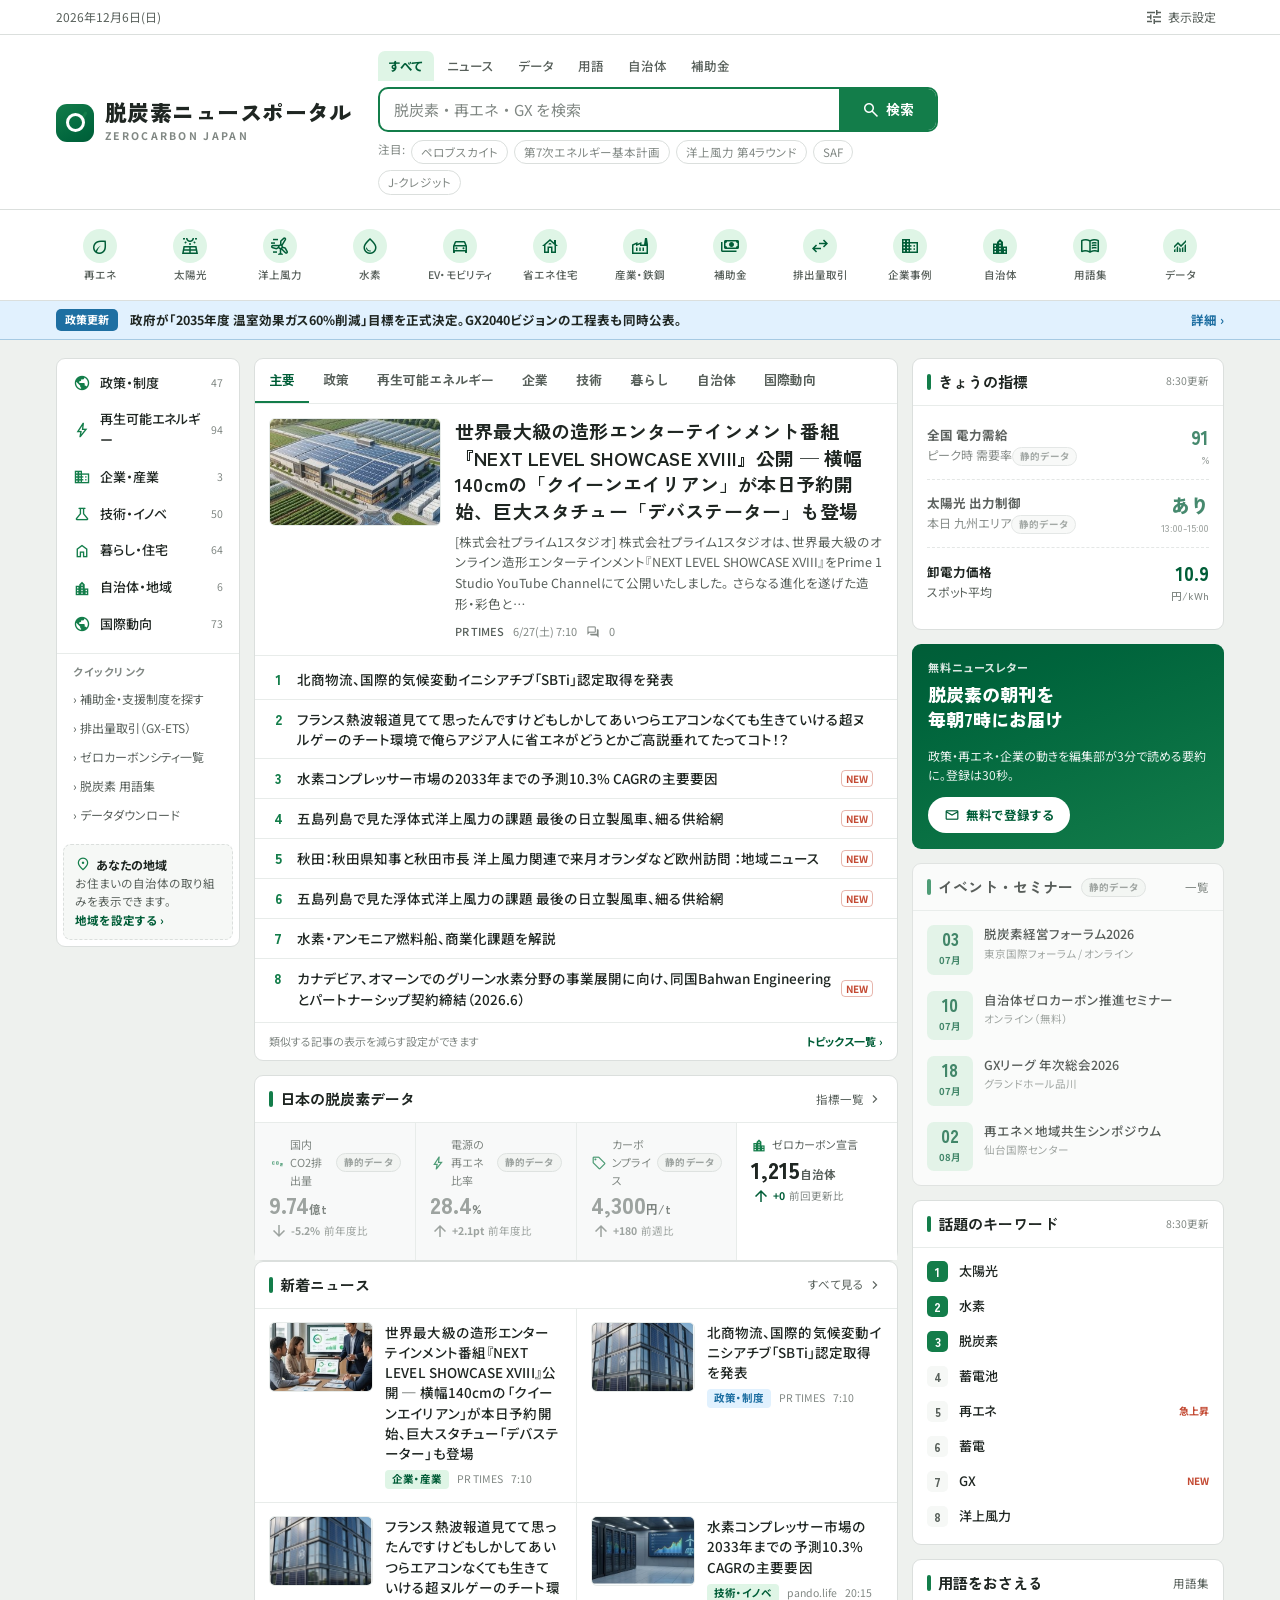
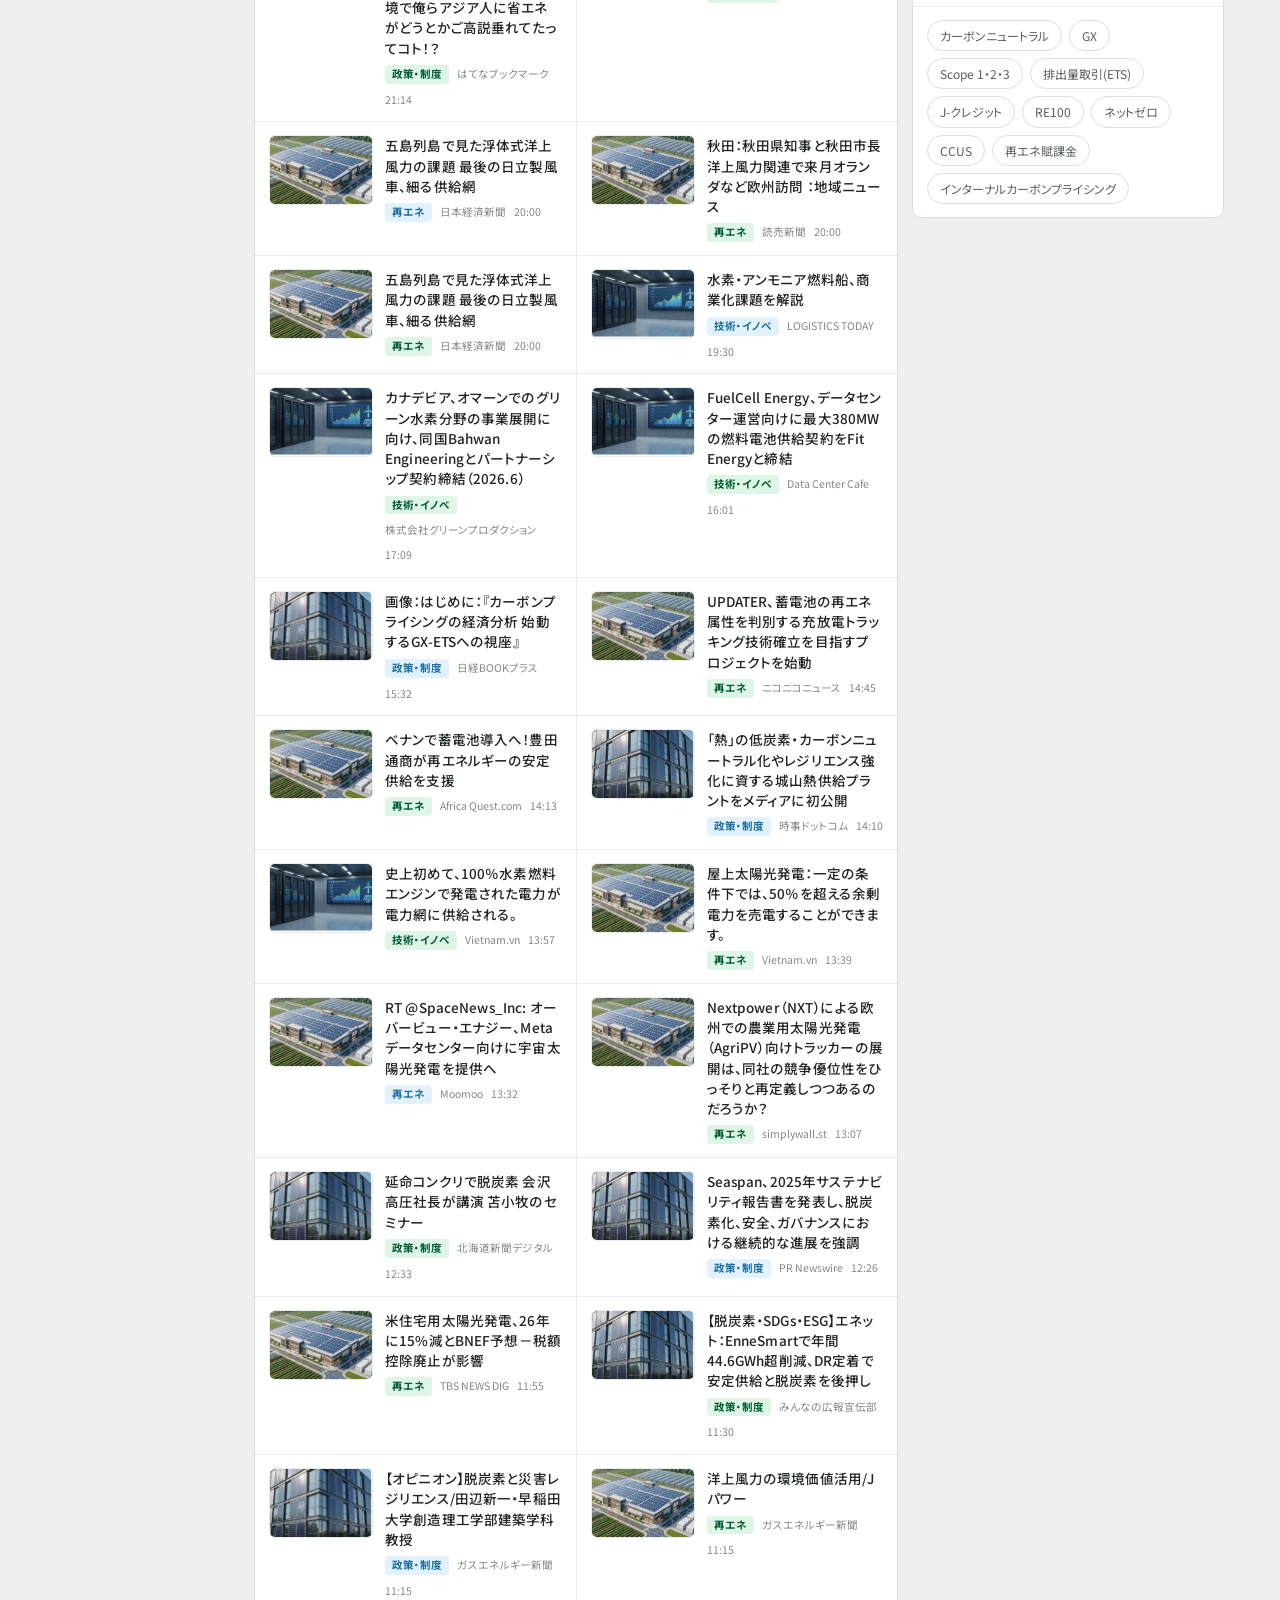
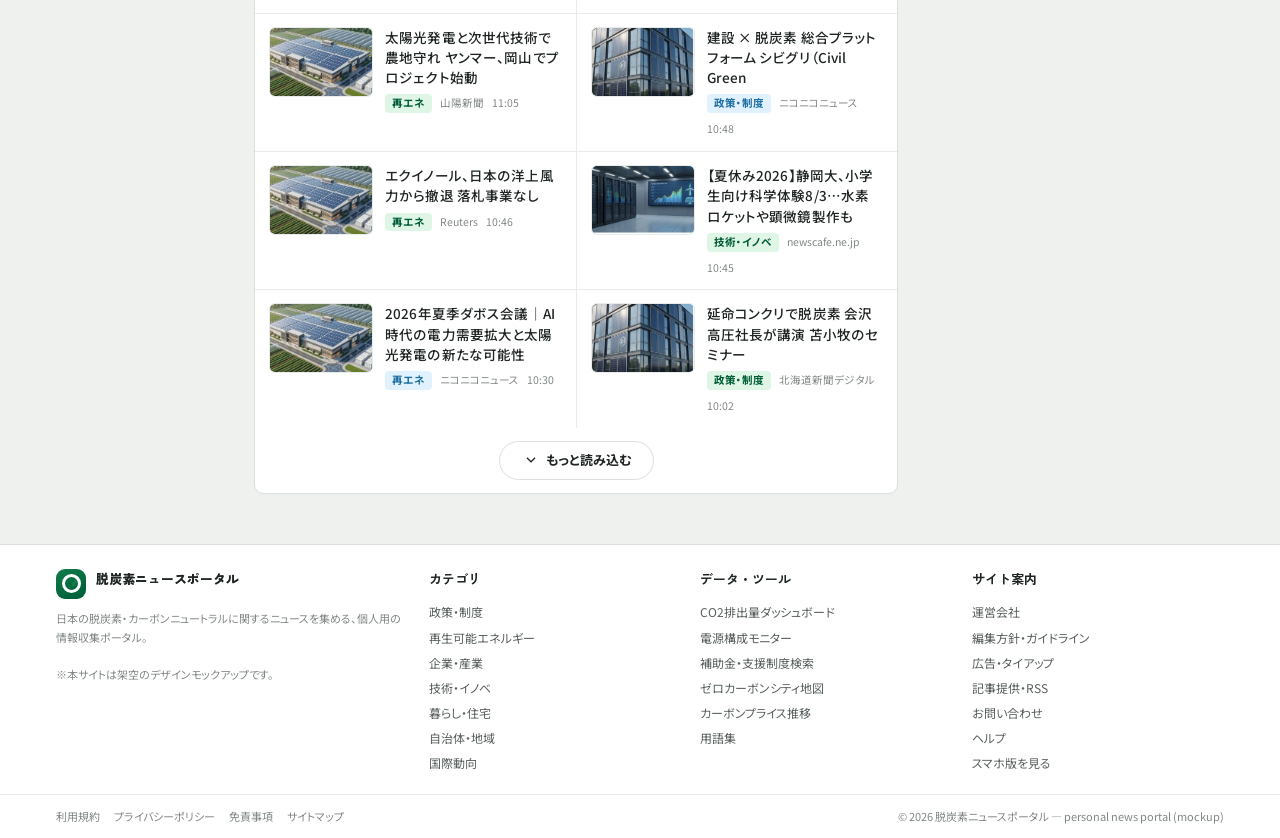
==== site/index.html @ 609be936 "新デザインに合わせてブランド名・ヘッダー・設定パネル・サムネイルを更新 - ブランド名を「脱炭素ナビ」から「脱炭素ニュースポータル」に統一(全ページ・footer・title) - マストヘッドの「本" ====
<!DOCTYPE html>
<html lang="ja">
<head>
<meta charset="UTF-8">
<meta name="viewport" content="width=device-width, initial-scale=1.0">
<title>脱炭素ニュースポータル</title>
<meta name="description" content="日本の脱炭素・カーボンニュートラルに関するニュースとデータを集約する情報ポータル。政策・再エネ・企業・自治体の動きを横断的にお届けします。">
<link rel="preconnect" href="https://fonts.googleapis.com">
<link rel="preconnect" href="https://fonts.gstatic.com" crossorigin>
<link href="https://fonts.googleapis.com/css2?family=Noto+Sans+JP:wght@400;500;700&family=Zen+Kaku+Gothic+New:wght@500;700;900&family=Shippori+Mincho:wght@500;700;800&display=swap" rel="stylesheet">
<link href="https://fonts.googleapis.com/css2?family=Material+Symbols+Outlined:opsz,wght,FILL,GRAD@20,400,0,0&display=swap" rel="stylesheet">
<link rel="icon" href="assets/favicon.svg" type="image/svg+xml">
<link rel="stylesheet" href="assets/css/base.css">
<link rel="stylesheet" href="assets/css/portal.css">
</head>
<body>
<a class="skip-link" href="#main">本文へスキップ</a>

<div data-include="partials/utility.html"></div>
<div data-include="partials/masthead.html"></div>
<div data-include="partials/shortcuts.html"></div>
<div data-include="partials/ribbon.html"></div>

<main class="main" id="main">
  <div class="wrap">

    <!-- LEFT NAV -->
    <aside class="nav-col">
      <div class="card">
        <div class="nav-list" id="navList"></div>
        <div class="nav-sub">
          <div class="lbl">クイックリンク</div>
          <a href="index.html?cat=policy">› 補助金・支援制度を探す</a>
          <a href="dashboard.html#carbon-price">› 排出量取引（GX-ETS）</a>
          <a href="dashboard.html#zero-carbon">› ゼロカーボンシティ一覧</a>
          <a href="#glossary">› 脱炭素 用語集</a>
          <a href="dashboard.html">› データダウンロード</a>
        </div>
        <div class="pref">
          <b><span class="material-symbols-outlined" style="font-size:16px;color:var(--brand)">place</span>あなたの地域</b>
          お住まいの自治体の取り組みを表示できます。<br>
          <a href="#">地域を設定する ›</a>
        </div>
      </div>
    </aside>

    <!-- CENTER -->
    <section class="center-col">
      <!-- topics -->
      <div class="card">
        <div class="topics-tabs" id="topicTabs"></div>
        <div class="topic-lead" id="topicLead"></div>
        <ul class="headlines" id="headlines"></ul>
        <div class="topics-foot">
          <span>類似する記事の表示を減らす設定ができます</span>
          <a href="#">トピックス一覧 ›</a>
        </div>
      </div>

      <!-- KPI strip -->
      <div class="card">
        <div class="card-h"><h2><span class="bar"></span>日本の脱炭素データ</h2><a href="dashboard.html" class="all">指標一覧&nbsp;<span class="material-symbols-outlined" style="font-size:16px">chevron_right</span></a></div>
        <div class="kpis" id="kpiStrip"></div>
      </div>

      <!-- filter indicator -->
      <div class="filter-chip" id="filterChip">
        <span class="material-symbols-outlined" style="font-size:16px">filter_alt</span>
        <span class="fc-label"></span>
        <button type="button"><span class="material-symbols-outlined" style="font-size:16px">close</span>解除</button>
      </div>

      <!-- feed -->
      <div class="card">
        <div class="card-h"><h2><span class="bar"></span>新着ニュース</h2><a href="#" class="all">すべて見る&nbsp;<span class="material-symbols-outlined" style="font-size:16px">chevron_right</span></a></div>
        <div class="feed" id="feed"></div>
        <div class="feed-more"><button type="button" id="feedMoreBtn"><span class="material-symbols-outlined" style="font-size:18px">expand_more</span>もっと読み込む</button></div>
      </div>
    </section>

    <!-- RIGHT RAIL -->
    <aside class="rail-col" data-include="partials/rail.html"></aside>

  </div>
</main>

<div data-include="partials/footer.html"></div>

<script src="assets/js/data.js"></script>
<script src="assets/js/include.js"></script>
<script src="assets/js/settings.js"></script>
<script src="assets/js/chrome.js"></script>
<script src="assets/js/portal.js"></script>
</body>
</html>
---- site/assets/css/base.css ----
/* ============================================================
   脱炭素ニュースポータル — shared design system
   Tokens + components reused by every page (index/mobile/article/dashboard).
   Page-specific grid scaffolding lives in each page's own stylesheet.
   ============================================================ */

:root{
  --bg:#eef1ee;
  --surface:#ffffff;
  --surface-2:#f6f8f6;
  --ink:oklch(0.26 0.012 160);
  --ink-2:oklch(0.48 0.012 160);
  --ink-3:oklch(0.62 0.01 160);
  --line:oklch(0.9 0.006 160);
  --line-2:oklch(0.94 0.005 160);
  --brand:oklch(0.52 0.12 156);
  --brand-deep:oklch(0.42 0.10 158);
  --brand-tint:oklch(0.95 0.03 156);
  --accent:oklch(0.52 0.11 242);
  --accent-tint:oklch(0.95 0.025 242);
  --hot:oklch(0.57 0.16 33);
  --visited:oklch(0.45 0.07 300);
  --fs:14px;
  --gap:14px;
  --pad:14px;
  --radius:9px;
  --maxw:1200px;
  --head:"Zen Kaku Gothic New", "Noto Sans JP", sans-serif;
  --body:"Noto Sans JP", sans-serif;
}
[data-dark="true"]{
  --bg:oklch(0.20 0.012 160);
  --surface:oklch(0.25 0.012 160);
  --surface-2:oklch(0.28 0.012 160);
  --ink:oklch(0.94 0.006 160);
  --ink-2:oklch(0.74 0.01 160);
  --ink-3:oklch(0.6 0.01 160);
  --line:oklch(0.36 0.012 160);
  --line-2:oklch(0.32 0.012 160);
  --brand:oklch(0.72 0.13 156);
  --brand-deep:oklch(0.66 0.12 158);
  --brand-tint:oklch(0.32 0.04 156);
  --accent:oklch(0.70 0.11 242);
  --accent-tint:oklch(0.32 0.035 242);
  --hot:oklch(0.70 0.15 33);
  --visited:oklch(0.72 0.08 300);
}
*{box-sizing:border-box;}
html,body{margin:0;padding:0;}
body{
  background:var(--bg);
  color:var(--ink);
  font-family:var(--body);
  font-size:var(--fs);
  line-height:1.6;
  -webkit-font-smoothing:antialiased;
  font-feature-settings:"palt" 1;
}
a{color:inherit;text-decoration:none;}
.material-symbols-outlined{font-size:20px;line-height:1;vertical-align:middle;}
.wrap{max-width:var(--maxw);margin:0 auto;padding:0 16px;}
button{font:inherit;}

/* ---------- skip link ---------- */
.skip-link{position:absolute;left:-9999px;top:0;background:var(--brand);color:#fff;padding:8px 14px;border-radius:0 0 8px 0;z-index:10000;}
.skip-link:focus{left:0;}

/* ---------- utility bar ---------- */
.util{background:var(--surface);border-bottom:1px solid var(--line);font-size:12px;color:var(--ink-2);}
.util .wrap{display:flex;align-items:center;justify-content:space-between;height:34px;gap:14px;}
.util-l{display:flex;align-items:center;gap:14px;min-width:0;}
.util-r{display:flex;align-items:center;gap:4px;flex:none;position:relative;}
.util a,.util button.util-btn{display:inline-flex;align-items:center;gap:4px;padding:4px 8px;border-radius:6px;border:none;background:none;color:var(--ink-2);cursor:pointer;font-size:12px;font-family:var(--body);}
.util a:hover,.util button.util-btn:hover{background:var(--surface-2);color:var(--ink);}
.util .login{color:var(--brand-deep);font-weight:700;}
.util .reg{border:1px solid var(--line);}
.live-pill{display:inline-flex;align-items:center;gap:6px;background:var(--brand-tint);color:var(--brand-deep);font-weight:700;padding:3px 10px;border-radius:999px;flex:none;}
.live-dot{width:7px;height:7px;border-radius:50%;background:var(--brand);box-shadow:0 0 0 0 var(--brand);animation:pulse 2.2s infinite;}
@keyframes pulse{0%{box-shadow:0 0 0 0 color-mix(in oklch,var(--brand),transparent 40%);}70%{box-shadow:0 0 0 6px transparent;}100%{box-shadow:0 0 0 0 transparent;}}

/* ---------- masthead ---------- */
.masthead{background:var(--surface);border-bottom:1px solid var(--line);}
.masthead .wrap{display:grid;grid-template-columns:auto 1fr auto;align-items:center;gap:26px;padding-top:16px;padding-bottom:14px;}
.brand{display:flex;align-items:center;gap:11px;}
.brand-mark{width:38px;height:38px;border-radius:11px;background:linear-gradient(150deg,var(--brand),var(--brand-deep));display:flex;align-items:center;justify-content:center;color:#fff;position:relative;flex:none;}
.brand-mark::after{content:"";position:absolute;width:13px;height:13px;border-radius:50%;border:3px solid #fff;}
.brand-mark::before{content:"";position:absolute;width:3px;height:11px;background:var(--brand);right:9px;top:7px;border-radius:2px;transform:rotate(32deg);}
.brand-txt b{font-family:var(--head);font-weight:900;font-size:22px;letter-spacing:.02em;display:block;line-height:1.05;color:var(--ink);}
.brand-txt span{font-size:10.5px;letter-spacing:.22em;color:var(--ink-3);font-weight:700;}

.searchbox{max-width:560px;width:100%;}
.search-tabs{display:flex;gap:2px;margin-bottom:6px;}
.search-tabs button{font-family:var(--body);font-size:12.5px;color:var(--ink-2);background:none;border:none;padding:5px 11px;border-radius:7px 7px 0 0;cursor:pointer;font-weight:500;}
.search-tabs button.on{color:var(--brand-deep);font-weight:700;background:var(--brand-tint);}
.search-tabs button:hover{color:var(--ink);}
.search-field{display:flex;border:2px solid var(--brand);border-radius:10px;overflow:hidden;background:var(--surface);}
.search-field input{flex:1;border:none;outline:none;background:none;color:var(--ink);font-family:var(--body);font-size:15px;padding:10px 14px;min-width:0;}
.search-field input::placeholder{color:var(--ink-3);}
.search-field button{border:none;background:var(--brand);color:#fff;font-family:var(--head);font-weight:700;font-size:14px;padding:0 22px;cursor:pointer;display:flex;align-items:center;gap:5px;}
.search-field button:hover{background:var(--brand-deep);}
.search-sugg{display:flex;flex-wrap:wrap;gap:6px;margin-top:8px;font-size:11.5px;color:var(--ink-3);}
.search-sugg a{padding:2px 9px;border:1px solid var(--line);border-radius:999px;}
.search-sugg a:hover{border-color:var(--brand);color:var(--brand-deep);}

.mini-gauge{width:210px;background:var(--surface-2);border:1px solid var(--line);border-radius:var(--radius);padding:11px 13px;}
.mini-gauge .mg-top{display:flex;align-items:center;justify-content:space-between;font-size:11px;color:var(--ink-2);margin-bottom:3px;}
.mini-gauge .mg-val{font-family:var(--head);font-weight:900;font-size:26px;color:var(--brand-deep);line-height:1;}
.mini-gauge .mg-val small{font-size:13px;font-weight:700;}
.mini-gauge .mg-bar{height:7px;border-radius:4px;background:var(--line);margin:8px 0 5px;overflow:hidden;}
.mini-gauge .mg-bar i{display:block;height:100%;background:linear-gradient(90deg,var(--brand),var(--accent));border-radius:4px;}
.mini-gauge .mg-foot{font-size:10.5px;color:var(--ink-3);}

/* ---------- service shortcuts ---------- */
.shortcuts{background:var(--surface);border-bottom:1px solid var(--line);}
.shortcuts .wrap{display:grid;grid-template-columns:repeat(13,1fr);gap:2px;padding:10px 16px;}
.sc{display:flex;flex-direction:column;align-items:center;gap:5px;padding:9px 4px;border-radius:9px;color:var(--ink-2);text-align:center;}
.sc:hover{background:var(--surface-2);color:var(--brand-deep);}
.sc .ic{width:34px;height:34px;border-radius:50%;background:var(--brand-tint);color:var(--brand-deep);display:flex;align-items:center;justify-content:center;}
.sc span.lb{font-size:10.5px;font-weight:500;line-height:1.25;}

/* ---------- alert ribbon ---------- */
.ribbon{background:var(--accent-tint);border-bottom:1px solid color-mix(in oklch,var(--accent),transparent 70%);}
.ribbon .wrap{display:flex;align-items:center;gap:12px;padding:8px 16px;font-size:12.5px;}
.ribbon .tag{background:var(--accent);color:#fff;font-weight:700;font-size:11px;padding:2px 9px;border-radius:5px;flex:none;}
.ribbon b{color:var(--ink);}
.ribbon .more{margin-left:auto;color:var(--accent);font-weight:700;flex:none;}

/* ---------- generic card ---------- */
.card{background:var(--surface);border:1px solid var(--line);border-radius:var(--radius);}
.card + .card{margin-top:var(--gap);}
.card-h{display:flex;align-items:center;gap:8px;padding:11px var(--pad);border-bottom:1px solid var(--line-2);}
.card-h h2{font-family:var(--head);font-weight:700;font-size:15px;margin:0;display:flex;align-items:center;gap:7px;}
.card-h h2 .bar{width:4px;height:16px;border-radius:2px;background:var(--brand);}
.card-h .all{margin-left:auto;font-size:11.5px;color:var(--ink-2);display:inline-flex;align-items:center;}
.card-h .all:hover{color:var(--brand-deep);}
.card-h .upd{margin-left:auto;font-size:10.5px;color:var(--ink-3);}

/* breadcrumb (article/dashboard) */
.crumb{display:flex;align-items:center;gap:6px;font-size:11.5px;color:var(--ink-3);padding:12px 0;flex-wrap:wrap;}
.crumb a:hover{color:var(--brand-deep);}
.crumb .material-symbols-outlined{font-size:14px;}

/* left nav */
.nav-list{padding:6px;}
.nav-list a{display:flex;align-items:center;gap:9px;padding:8px 10px;border-radius:7px;font-size:13px;font-weight:500;color:var(--ink);}
.nav-list a:hover,.nav-list a.on{background:var(--brand-tint);color:var(--brand-deep);}
.nav-list a .material-symbols-outlined{font-size:18px;color:var(--brand);}
.nav-list a .ct{margin-left:auto;font-size:10.5px;color:var(--ink-3);font-weight:400;}
.nav-sub{padding:4px 6px 8px;border-top:1px solid var(--line-2);margin-top:4px;}
.nav-sub .lbl{font-size:10.5px;color:var(--ink-3);font-weight:700;padding:6px 10px 3px;letter-spacing:.05em;}
.nav-sub a{display:block;padding:5px 10px;font-size:12px;color:var(--ink-2);border-radius:6px;}
.nav-sub a:hover{color:var(--brand-deep);background:var(--surface-2);}
.pref{margin:6px;padding:10px 11px;background:var(--surface-2);border:1px dashed var(--line);border-radius:8px;font-size:11.5px;color:var(--ink-2);}
.pref b{color:var(--ink);display:flex;align-items:center;gap:5px;font-size:12px;}
.pref a{color:var(--brand-deep);font-weight:700;}

/* topics / headline lists (reused for "related articles" etc.) */
.topics-tabs{display:flex;gap:0;border-bottom:1px solid var(--line-2);overflow-x:auto;}
.topics-tabs button{font-family:var(--head);font-weight:700;font-size:13px;color:var(--ink-2);background:none;border:none;border-bottom:2.5px solid transparent;padding:11px 14px;cursor:pointer;white-space:nowrap;}
.topics-tabs button.on{color:var(--brand-deep);border-bottom-color:var(--brand);}
.topics-tabs button:hover{color:var(--ink);}
.topic-lead{display:grid;grid-template-columns:172px 1fr;gap:14px;padding:14px;border-bottom:1px solid var(--line-2);}
.topic-lead .thumb{height:108px;}
.topic-lead .tl-body h3{font-family:var(--head);font-weight:700;font-size:19px;line-height:1.4;margin:0 0 7px;letter-spacing:.01em;}
.topic-lead .tl-body h3:hover{color:var(--brand-deep);}
.topic-lead .tl-body p{margin:0;font-size:12.5px;color:var(--ink-2);line-height:1.65;}
.topic-meta{display:flex;align-items:center;gap:9px;margin-top:9px;font-size:11px;color:var(--ink-3);}
.topic-meta .src{color:var(--ink-2);font-weight:500;}
.headlines{list-style:none;margin:0;padding:4px 0;}
.headlines li a{display:flex;align-items:baseline;gap:10px;padding:9px 14px;font-size:13.5px;line-height:1.5;border-bottom:1px solid var(--line-2);}
.headlines li:last-child a{border-bottom:none;}
.headlines li a:hover{background:var(--surface-2);}
.headlines li a:hover .ttl{color:var(--brand-deep);}
.headlines .rank{flex:none;width:18px;font-family:var(--head);font-weight:900;color:var(--brand);font-size:14px;text-align:center;}
.headlines .ttl{flex:1;font-weight:500;}
.headlines .new{flex:none;color:var(--hot);font-weight:700;font-size:10px;border:1px solid color-mix(in oklch,var(--hot),transparent 60%);border-radius:4px;padding:0 4px;align-self:center;}
.headlines .pv{flex:none;font-size:10.5px;color:var(--ink-3);font-variant-numeric:tabular-nums;}
.topics-foot{display:flex;align-items:center;justify-content:space-between;padding:10px 14px;border-top:1px solid var(--line-2);font-size:11px;color:var(--ink-3);gap:10px;}
.topics-foot a{color:var(--brand-deep);font-weight:700;}

/* KPI strip */
.kpis{display:grid;grid-template-columns:repeat(4,1fr);gap:1px;background:var(--line-2);}
.kpi{background:var(--surface);padding:13px 14px;}
.kpi .k-l{font-size:11px;color:var(--ink-2);display:flex;align-items:center;gap:5px;margin-bottom:4px;}
.kpi .k-l .material-symbols-outlined{font-size:16px;color:var(--brand);}
.kpi .k-v{font-family:var(--head);font-weight:900;font-size:23px;line-height:1;color:var(--ink);font-variant-numeric:tabular-nums;}
.kpi .k-v small{font-size:12px;font-weight:700;color:var(--ink-2);}
.kpi .k-d{font-size:10.5px;font-weight:700;margin-top:5px;display:inline-flex;align-items:center;gap:2px;}
.k-d.up{color:var(--brand-deep);}
.k-d.down{color:var(--accent);}

/* feed */
.feed{display:grid;grid-template-columns:1fr 1fr;gap:1px;background:var(--line-2);}
.fitem{background:var(--surface);display:grid;grid-template-columns:104px 1fr;gap:12px;padding:13px 14px;}
.fitem:hover{background:var(--surface-2);}
.fitem .thumb{height:70px;}
.fitem h4{margin:0;font-size:13.5px;font-weight:500;line-height:1.5;letter-spacing:.01em;}
.fitem:hover h4{color:var(--brand-deep);}
.fitem .fm{display:flex;align-items:center;gap:8px;margin-top:7px;font-size:10.5px;color:var(--ink-3);flex-wrap:wrap;}
.fitem .cat{color:var(--brand-deep);font-weight:700;background:var(--brand-tint);padding:1px 7px;border-radius:4px;}
.fitem .cat.b{color:var(--accent);background:var(--accent-tint);}
.feed-more{padding:13px;text-align:center;}
.feed-more a,.feed-more button{display:inline-flex;align-items:center;gap:6px;border:1px solid var(--line);border-radius:999px;padding:8px 22px;font-size:13px;font-weight:700;color:var(--ink);background:none;cursor:pointer;}
.feed-more a:hover,.feed-more button:hover{border-color:var(--brand);color:var(--brand-deep);background:var(--brand-tint);}

/* thumb placeholder */
.thumb{border-radius:6px;overflow:hidden;position:relative;background:
   repeating-linear-gradient(135deg, var(--surface-2) 0 9px, color-mix(in oklch,var(--brand),transparent 90%) 9px 18px);
   border:1px solid var(--line-2);display:flex;align-items:center;justify-content:center;flex:none;}
.thumb span{font-family:ui-monospace,Menlo,monospace;font-size:9px;letter-spacing:.1em;color:var(--ink-3);background:color-mix(in oklch,var(--surface),transparent 15%);padding:1px 6px;border-radius:4px;}
.thumb img{width:100%;height:100%;object-fit:cover;display:block;}

/* category-based thumbnail fallback (no real article image): 写真風/アイコン風 を
   :root[data-thumbstyle] で切り替え。--ct はカテゴリごとの色(data.js の CATEGORY_META)。 */
.thumb-fallback{position:relative;width:100%;height:100%;display:flex;align-items:center;justify-content:center;background:var(--surface-2);}
.thumb-fallback .tf-photo{position:absolute;inset:0;width:100%;height:100%;object-fit:cover;display:block;}
.thumb-fallback .ti{display:none;}
.thumb-fallback .clabel{position:absolute;left:7px;bottom:7px;z-index:2;display:inline-flex;align-items:center;gap:4px;
  font-size:10px;font-weight:700;color:#fff;background:color-mix(in oklch,var(--ct,var(--brand)),black 8%);
  padding:2px 8px;border-radius:999px;letter-spacing:.02em;}
.thumb-fallback .clabel .material-symbols-outlined{font-size:13px;}
:root[data-thumbstyle="icon"] .thumb-fallback{
  background:
    radial-gradient(120% 130% at 85% 15%, color-mix(in oklch,var(--ct,var(--brand)),var(--surface) 55%) 0%, transparent 60%),
    linear-gradient(135deg, color-mix(in oklch,var(--ct,var(--brand)),var(--surface) 80%), color-mix(in oklch,var(--ct,var(--brand)),var(--surface) 92%));}
:root[data-thumbstyle="icon"] .thumb-fallback::after{content:"";position:absolute;left:-14px;bottom:-14px;width:48px;height:48px;
  border-radius:50%;background:color-mix(in oklch,var(--ct,var(--brand)),var(--surface) 68%);opacity:.55;}
:root[data-thumbstyle="icon"] .thumb-fallback .tf-photo{display:none;}
:root[data-thumbstyle="icon"] .thumb-fallback .ti{display:block;position:relative;z-index:1;font-size:28px;
  color:color-mix(in oklch,var(--ct,var(--brand)),var(--ink) 30%);opacity:.9;}
.art-hero .thumb-fallback .ti{font-size:48px;}

/* right rail */
.rail-data{padding:6px 14px 14px;}
.rail-data .rd{display:flex;align-items:center;justify-content:space-between;padding:10px 0;border-bottom:1px dashed var(--line);}
.rail-data .rd:last-child{border-bottom:none;}
.rail-data .rd .rl{font-size:12px;color:var(--ink-2);}
.rail-data .rd .rl b{display:block;color:var(--ink);font-size:12.5px;font-weight:700;}
.rail-data .rd .rv{font-family:var(--head);font-weight:900;font-size:19px;color:var(--brand-deep);text-align:right;font-variant-numeric:tabular-nums;}
.rail-data .rd .rv small{font-size:10.5px;color:var(--ink-3);font-weight:500;display:block;}

.events{list-style:none;margin:0;padding:6px;}
.events li a{display:flex;gap:11px;padding:8px 8px;border-radius:7px;}
.events li a:hover{background:var(--surface-2);}
.events .ev-d{flex:none;width:46px;text-align:center;background:var(--brand-tint);border-radius:7px;padding:5px 0;color:var(--brand-deep);}
.events .ev-d b{font-family:var(--head);font-weight:900;font-size:17px;line-height:1;display:block;}
.events .ev-d span{font-size:9.5px;font-weight:700;}
.events .ev-t{font-size:12.5px;font-weight:500;line-height:1.45;}
.events .ev-t span{display:block;font-size:10.5px;color:var(--ink-3);font-weight:400;margin-top:2px;}

.ranklist{list-style:none;margin:0;padding:6px 6px 10px;counter-reset:r;}
.ranklist li a{display:flex;align-items:center;gap:11px;padding:7px 8px;border-radius:7px;}
.ranklist li a:hover{background:var(--surface-2);}
.ranklist li a:hover .rk-t{color:var(--brand-deep);}
.ranklist .rk-n{counter-increment:r;flex:none;width:21px;height:21px;border-radius:5px;display:flex;align-items:center;justify-content:center;font-family:var(--head);font-weight:900;font-size:12px;background:var(--surface-2);color:var(--ink-2);}
.ranklist li:nth-child(-n+3) .rk-n{background:var(--brand);color:#fff;}
.ranklist .rk-n::before{content:counter(r);}
.ranklist .rk-t{font-size:13px;font-weight:500;flex:1;}
.ranklist .rk-up{font-size:10px;color:var(--hot);font-weight:700;}

.glossary{display:flex;flex-wrap:wrap;gap:7px;padding:13px 14px;}
.glossary a{font-size:12px;border:1px solid var(--line);border-radius:999px;padding:5px 12px;color:var(--ink-2);}
.glossary a:hover{border-color:var(--brand);color:var(--brand-deep);background:var(--brand-tint);}

.promo{background:linear-gradient(160deg,var(--brand-deep),var(--brand));color:#fff;border:none;}
.promo .ph{padding:15px 16px 6px;}
.promo .pk{font-size:11px;font-weight:700;letter-spacing:.08em;opacity:.85;}
.promo h3{font-family:var(--head);font-weight:900;font-size:18px;margin:5px 0 0;line-height:1.4;}
.promo p{margin:8px 16px 0;font-size:12px;line-height:1.6;opacity:.92;}
.promo .pbtn{margin:13px 16px 16px;display:inline-flex;align-items:center;gap:6px;background:#fff;color:var(--brand-deep);font-weight:700;font-size:12.5px;padding:8px 16px;border-radius:999px;}

/* ---------- footer ---------- */
.footer{background:var(--surface);border-top:1px solid var(--line);margin-top:10px;}
.foot-links{padding:24px 0 18px;display:grid;grid-template-columns:1.4fr 1fr 1fr 1fr;gap:20px;}
.foot-links .fcol b{font-family:var(--head);font-size:13px;display:block;margin-bottom:10px;color:var(--ink);}
.foot-links .fcol a{display:block;font-size:12px;color:var(--ink-2);padding:3px 0;}
.foot-links .fcol a:hover{color:var(--brand-deep);}
.foot-brand{display:flex;align-items:center;gap:10px;margin-bottom:10px;}
.foot-brand .brand-mark{width:30px;height:30px;border-radius:9px;}
.foot-brand b{font-family:var(--head);font-weight:900;font-size:16px;}
.foot-note{font-size:11px;color:var(--ink-3);line-height:1.7;}
.foot-bottom{border-top:1px solid var(--line-2);}
.foot-bottom .wrap{display:flex;align-items:center;justify-content:space-between;padding:13px 16px;font-size:11px;color:var(--ink-3);flex-wrap:wrap;gap:8px;}
.foot-bottom a{margin-right:14px;}
.foot-bottom a:hover{color:var(--brand-deep);}

/* ---------- display settings (production feature) ---------- */
.set-trigger{position:relative;}
.set-pop{position:absolute;top:calc(100% + 8px);right:0;width:300px;background:var(--surface);
  border:1px solid var(--line);border-radius:12px;box-shadow:0 12px 32px rgba(0,0,0,.16);
  z-index:500;padding:6px;display:none;text-align:left;color:var(--ink);}
.set-pop.open{display:block;}
.set-pop .sp-h{display:flex;align-items:center;justify-content:space-between;padding:9px 9px 7px;}
.set-pop .sp-h b{font-family:var(--head);font-size:13px;}
.set-pop .sp-h button{border:none;background:none;cursor:pointer;color:var(--ink-3);width:24px;height:24px;border-radius:6px;display:flex;align-items:center;justify-content:center;}
.set-pop .sp-h button:hover{background:var(--surface-2);color:var(--ink);}
.set-pop .sp-body{padding:2px 9px 10px;display:flex;flex-direction:column;gap:14px;max-height:70vh;overflow:auto;}
.sp-row{display:flex;flex-direction:column;gap:7px;}
.sp-row .sp-lbl{font-size:11.5px;font-weight:700;color:var(--ink-2);display:flex;justify-content:space-between;}
.sp-row .sp-lbl span.val{font-weight:500;color:var(--ink-3);}
.sp-seg{display:flex;gap:4px;background:var(--surface-2);border-radius:8px;padding:3px;}
.sp-seg button{flex:1;border:none;background:none;border-radius:6px;padding:6px 4px;font-size:11.5px;font-weight:600;color:var(--ink-2);cursor:pointer;}
.sp-seg button.on{background:var(--surface);color:var(--brand-deep);box-shadow:0 1px 2px rgba(0,0,0,.12);}
.sp-swatches{display:flex;gap:8px;}
.sp-swatch{width:30px;height:30px;border-radius:50%;border:2px solid transparent;cursor:pointer;position:relative;flex:none;}
.sp-swatch.on{border-color:var(--ink);}
.sp-swatch .material-symbols-outlined{position:absolute;inset:0;display:flex;align-items:center;justify-content:center;font-size:16px;color:#fff;}
.sp-toggle-row{display:flex;align-items:center;justify-content:space-between;}
.sp-toggle{position:relative;width:36px;height:20px;border:0;border-radius:999px;background:var(--line);cursor:pointer;padding:0;flex:none;}
.sp-toggle[data-on="1"]{background:var(--brand);}
.sp-toggle i{position:absolute;top:2px;left:2px;width:16px;height:16px;border-radius:50%;background:#fff;box-shadow:0 1px 2px rgba(0,0,0,.25);transition:transform .15s;}
.sp-toggle[data-on="1"] i{transform:translateX(16px);}
.sp-select{width:100%;height:32px;border:1px solid var(--line);border-radius:7px;background:var(--surface);color:var(--ink);font:inherit;font-size:12.5px;padding:0 8px;}
.sp-slider{width:100%;height:4px;}
.sp-reset{font-size:11.5px;color:var(--ink-3);text-align:left;background:none;border:none;cursor:pointer;padding:4px 0;}
.sp-reset:hover{color:var(--brand-deep);}

/* ---------- static data indicator ---------- */
.static-tag{display:inline-flex;align-items:center;flex:none;font-size:9.5px;font-weight:700;letter-spacing:.02em;color:var(--ink-3);background:var(--surface-2);border:1px solid var(--line);border-radius:999px;padding:1px 7px;}
.is-static{opacity:.72;}
.is-static .k-v,.is-static .rv{color:var(--ink-3);}
.is-static .k-d.up,.is-static .k-d.down{color:var(--ink-3);}
.live-pill.is-static{background:var(--surface-2);color:var(--ink-3);}
.live-pill.is-static .live-dot{animation:none;background:var(--ink-3);box-shadow:none;}
.live-pill.is-static .static-tag{margin-left:2px;}

/* ---------- responsive: shared shrink points ---------- */
@media(max-width:1080px){
  .shortcuts .wrap{grid-template-columns:repeat(7,1fr);}
}
@media(max-width:820px){
  .masthead .wrap{grid-template-columns:1fr;gap:14px;}
  .mini-gauge{display:none;}
  .shortcuts .wrap{grid-template-columns:repeat(5,1fr);}
  .kpis{grid-template-columns:1fr 1fr;}
  .foot-links{grid-template-columns:1fr 1fr;}
}
@media(max-width:520px){
  .topic-lead{grid-template-columns:1fr;}
  .topic-lead .thumb{height:160px;}
  .foot-links{grid-template-columns:1fr;}
}
---- site/assets/css/portal.css ----
/* index.html — desktop/responsive portal page: 3-column grid scaffolding. */
.main{padding:18px 0 40px;}
.main .wrap{display:grid;grid-template-columns:184px 1fr 312px;gap:var(--gap);align-items:start;}

.filter-chip{display:none;align-items:center;gap:8px;margin:0 0 var(--gap);padding:9px 14px;
  background:var(--brand-tint);color:var(--brand-deep);border-radius:var(--radius);font-size:12.5px;font-weight:700;}
.filter-chip.show{display:flex;}
.filter-chip button{margin-left:auto;border:none;background:none;color:var(--brand-deep);
  display:flex;align-items:center;cursor:pointer;font-weight:700;}
.filter-chip button:hover{color:var(--ink);}

@media(max-width:1080px){
  .main .wrap{grid-template-columns:1fr 300px;}
  .nav-col{display:none;}
}
@media(max-width:820px){
  .main .wrap{grid-template-columns:1fr;}
  .rail-col{order:3;}
  .feed{grid-template-columns:1fr;}
}
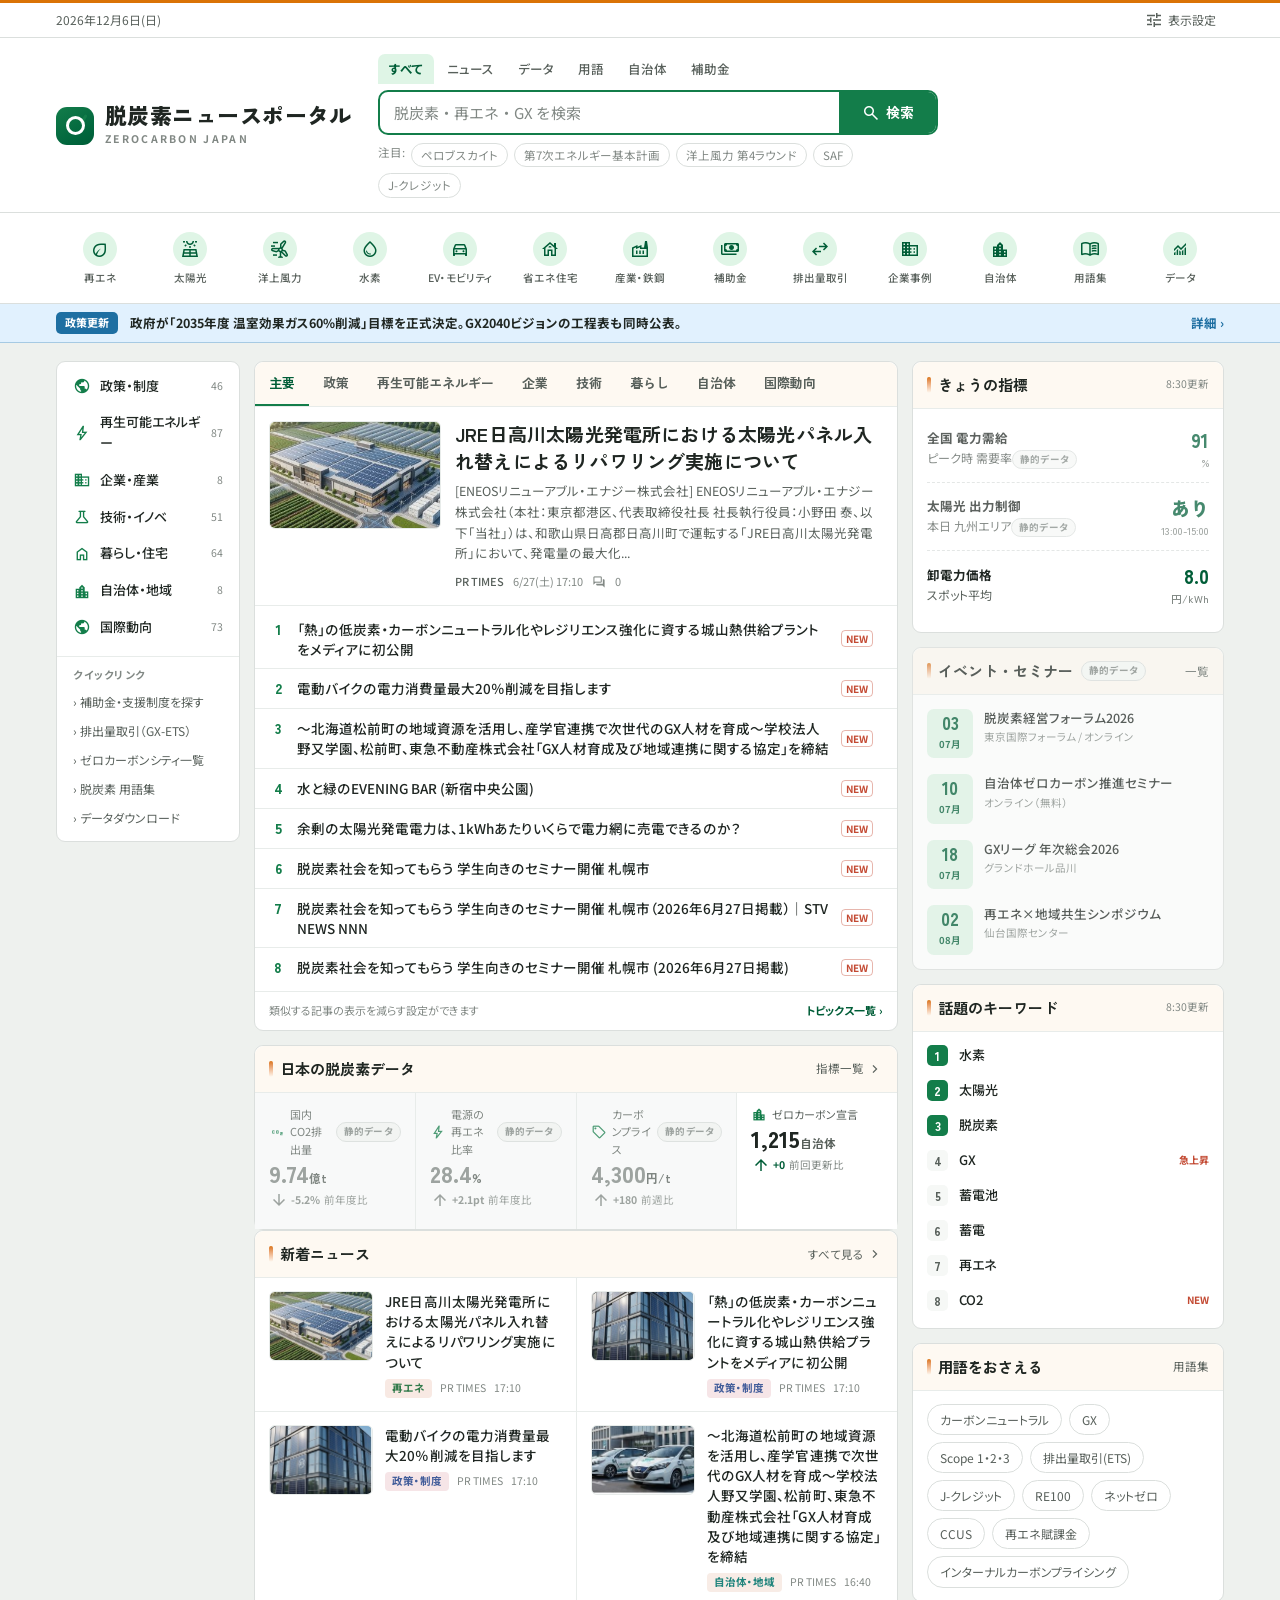
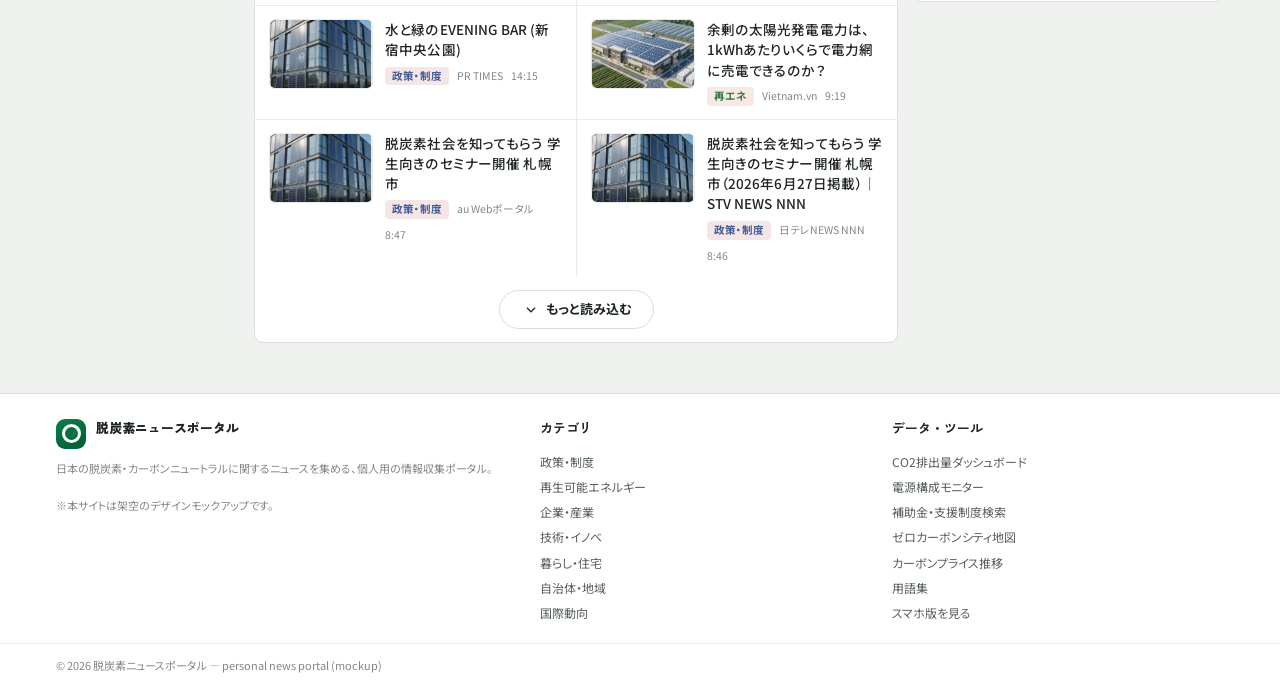
==== commit 9bba6e9d: "未実装UIの削除と検索・タブ・ブックマーク等の実機能化 個人利用向けに低実現性/不要な機能を削除し、検索ボックス・トピックタブの カテゴリ別フィルタ・キーワードリンク・ブックマーク(localStor" ====
--- a/site/index.html
+++ b/site/index.html
@@ -36,11 +36,6 @@
           <a href="#glossary">› 脱炭素 用語集</a>
           <a href="dashboard.html">› データダウンロード</a>
         </div>
-        <div class="pref">
-          <b><span class="material-symbols-outlined" style="font-size:16px;color:var(--brand)">place</span>あなたの地域</b>
-          お住まいの自治体の取り組みを表示できます。<br>
-          <a href="#">地域を設定する ›</a>
-        </div>
       </div>
     </aside>
 
@@ -53,7 +48,7 @@
         <ul class="headlines" id="headlines"></ul>
         <div class="topics-foot">
           <span>類似する記事の表示を減らす設定ができます</span>
-          <a href="#">トピックス一覧 ›</a>
+          <a href="#" id="topicsAllLink">トピックス一覧 ›</a>
         </div>
       </div>
 
@@ -72,7 +67,7 @@
 
       <!-- feed -->
       <div class="card">
-        <div class="card-h"><h2><span class="bar"></span>新着ニュース</h2><a href="#" class="all">すべて見る&nbsp;<span class="material-symbols-outlined" style="font-size:16px">chevron_right</span></a></div>
+        <div class="card-h"><h2><span class="bar"></span>新着ニュース</h2><a href="#" class="all" id="feedAllLink">すべて見る&nbsp;<span class="material-symbols-outlined" style="font-size:16px">chevron_right</span></a></div>
         <div class="feed" id="feed"></div>
         <div class="feed-more"><button type="button" id="feedMoreBtn"><span class="material-symbols-outlined" style="font-size:18px">expand_more</span>もっと読み込む</button></div>
       </div>
--- a/site/assets/css/base.css
+++ b/site/assets/css/base.css
@@ -18,6 +18,9 @@
   --brand-tint:oklch(0.95 0.03 156);
   --accent:oklch(0.52 0.11 242);
   --accent-tint:oklch(0.95 0.025 242);
+  --warm:oklch(0.66 0.16 56);
+  --warm-tint:oklch(0.95 0.05 66);
+  --beige:oklch(0.985 0.011 79);
   --hot:oklch(0.57 0.16 33);
   --visited:oklch(0.45 0.07 300);
   --fs:14px;
@@ -42,6 +45,9 @@
   --brand-tint:oklch(0.32 0.04 156);
   --accent:oklch(0.70 0.11 242);
   --accent-tint:oklch(0.32 0.035 242);
+  --warm:oklch(0.78 0.14 62);
+  --warm-tint:oklch(0.34 0.055 56);
+  --beige:oklch(0.345 0.015 72);
   --hot:oklch(0.70 0.15 33);
   --visited:oklch(0.72 0.08 300);
 }
@@ -66,7 +72,7 @@
 .skip-link:focus{left:0;}
 
 /* ---------- utility bar ---------- */
-.util{background:var(--surface);border-bottom:1px solid var(--line);font-size:12px;color:var(--ink-2);}
+.util{background:var(--surface);border-top:3px solid var(--warm);border-bottom:1px solid var(--line);font-size:12px;color:var(--ink-2);}
 .util .wrap{display:flex;align-items:center;justify-content:space-between;height:34px;gap:14px;}
 .util-l{display:flex;align-items:center;gap:14px;min-width:0;}
 .util-r{display:flex;align-items:center;gap:4px;flex:none;position:relative;}
@@ -128,9 +134,9 @@
 /* ---------- generic card ---------- */
 .card{background:var(--surface);border:1px solid var(--line);border-radius:var(--radius);}
 .card + .card{margin-top:var(--gap);}
-.card-h{display:flex;align-items:center;gap:8px;padding:11px var(--pad);border-bottom:1px solid var(--line-2);}
+.card-h{display:flex;align-items:center;gap:8px;padding:11px var(--pad);background:var(--beige);border-radius:var(--radius) var(--radius) 0 0;border-bottom:1px solid var(--line-2);}
 .card-h h2{font-family:var(--head);font-weight:700;font-size:15px;margin:0;display:flex;align-items:center;gap:7px;}
-.card-h h2 .bar{width:4px;height:16px;border-radius:2px;background:var(--brand);}
+.card-h h2 .bar{width:4px;height:16px;border-radius:2px;background:linear-gradient(180deg,var(--warm),var(--beige));}
 .card-h .all{margin-left:auto;font-size:11.5px;color:var(--ink-2);display:inline-flex;align-items:center;}
 .card-h .all:hover{color:var(--brand-deep);}
 .card-h .upd{margin-left:auto;font-size:10.5px;color:var(--ink-3);}
@@ -155,7 +161,7 @@
 .pref a{color:var(--brand-deep);font-weight:700;}
 
 /* topics / headline lists (reused for "related articles" etc.) */
-.topics-tabs{display:flex;gap:0;border-bottom:1px solid var(--line-2);overflow-x:auto;}
+.topics-tabs{display:flex;gap:0;background:var(--beige);border-bottom:1px solid var(--line-2);border-radius:var(--radius) var(--radius) 0 0;overflow-x:auto;}
 .topics-tabs button{font-family:var(--head);font-weight:700;font-size:13px;color:var(--ink-2);background:none;border:none;border-bottom:2.5px solid transparent;padding:11px 14px;cursor:pointer;white-space:nowrap;}
 .topics-tabs button.on{color:var(--brand-deep);border-bottom-color:var(--brand);}
 .topics-tabs button:hover{color:var(--ink);}
@@ -191,14 +197,15 @@
 
 /* feed */
 .feed{display:grid;grid-template-columns:1fr 1fr;gap:1px;background:var(--line-2);}
+.feed-empty{grid-column:1/-1;padding:32px 14px;text-align:center;color:var(--ink-3);font-size:13.5px;background:var(--surface);}
 .fitem{background:var(--surface);display:grid;grid-template-columns:104px 1fr;gap:12px;padding:13px 14px;}
 .fitem:hover{background:var(--surface-2);}
 .fitem .thumb{height:70px;}
 .fitem h4{margin:0;font-size:13.5px;font-weight:500;line-height:1.5;letter-spacing:.01em;}
 .fitem:hover h4{color:var(--brand-deep);}
 .fitem .fm{display:flex;align-items:center;gap:8px;margin-top:7px;font-size:10.5px;color:var(--ink-3);flex-wrap:wrap;}
-.fitem .cat{color:var(--brand-deep);font-weight:700;background:var(--brand-tint);padding:1px 7px;border-radius:4px;}
-.fitem .cat.b{color:var(--accent);background:var(--accent-tint);}
+.fitem .cat{color:color-mix(in oklch,var(--ct,var(--brand)),var(--ink) 22%);font-weight:700;background:color-mix(in oklch,var(--ct,var(--brand)),var(--surface) 86%);padding:1px 7px;border-radius:4px;}
+[data-dark="true"] .fitem .cat{color:color-mix(in oklch,var(--ct,var(--brand)),white 30%);background:color-mix(in oklch,var(--ct,var(--brand)),var(--surface) 72%);}
 .feed-more{padding:13px;text-align:center;}
 .feed-more a,.feed-more button{display:inline-flex;align-items:center;gap:6px;border:1px solid var(--line);border-radius:999px;padding:8px 22px;font-size:13px;font-weight:700;color:var(--ink);background:none;cursor:pointer;}
 .feed-more a:hover,.feed-more button:hover{border-color:var(--brand);color:var(--brand-deep);background:var(--brand-tint);}
@@ -258,9 +265,13 @@
 .ranklist .rk-t{font-size:13px;font-weight:500;flex:1;}
 .ranklist .rk-up{font-size:10px;color:var(--hot);font-weight:700;}
 
-.glossary{display:flex;flex-wrap:wrap;gap:7px;padding:13px 14px;}
-.glossary a{font-size:12px;border:1px solid var(--line);border-radius:999px;padding:5px 12px;color:var(--ink-2);}
-.glossary a:hover{border-color:var(--brand);color:var(--brand-deep);background:var(--brand-tint);}
+.glossary{display:flex;flex-wrap:wrap;gap:7px;padding:13px 14px;align-items:flex-start;}
+.gl-item{display:flex;flex-direction:column;}
+.gl-item:has(.gl-def.show){flex-basis:100%;}
+.gl-term{font-size:12px;border:1px solid var(--line);border-radius:999px;padding:5px 12px;color:var(--ink-2);background:none;cursor:pointer;}
+.gl-term:hover,.gl-term.on{border-color:var(--brand);color:var(--brand-deep);background:var(--brand-tint);}
+.gl-def{display:none;margin:6px 0 0;font-size:12px;line-height:1.7;color:var(--ink-2);background:var(--surface-2);border-radius:8px;padding:9px 12px;}
+.gl-def.show{display:block;}
 
 .promo{background:linear-gradient(160deg,var(--brand-deep),var(--brand));color:#fff;border:none;}
 .promo .ph{padding:15px 16px 6px;}
@@ -271,7 +282,7 @@
 
 /* ---------- footer ---------- */
 .footer{background:var(--surface);border-top:1px solid var(--line);margin-top:10px;}
-.foot-links{padding:24px 0 18px;display:grid;grid-template-columns:1.4fr 1fr 1fr 1fr;gap:20px;}
+.foot-links{padding:24px 0 18px;display:grid;grid-template-columns:1.4fr 1fr 1fr;gap:20px;}
 .foot-links .fcol b{font-family:var(--head);font-size:13px;display:block;margin-bottom:10px;color:var(--ink);}
 .foot-links .fcol a{display:block;font-size:12px;color:var(--ink-2);padding:3px 0;}
 .foot-links .fcol a:hover{color:var(--brand-deep);}
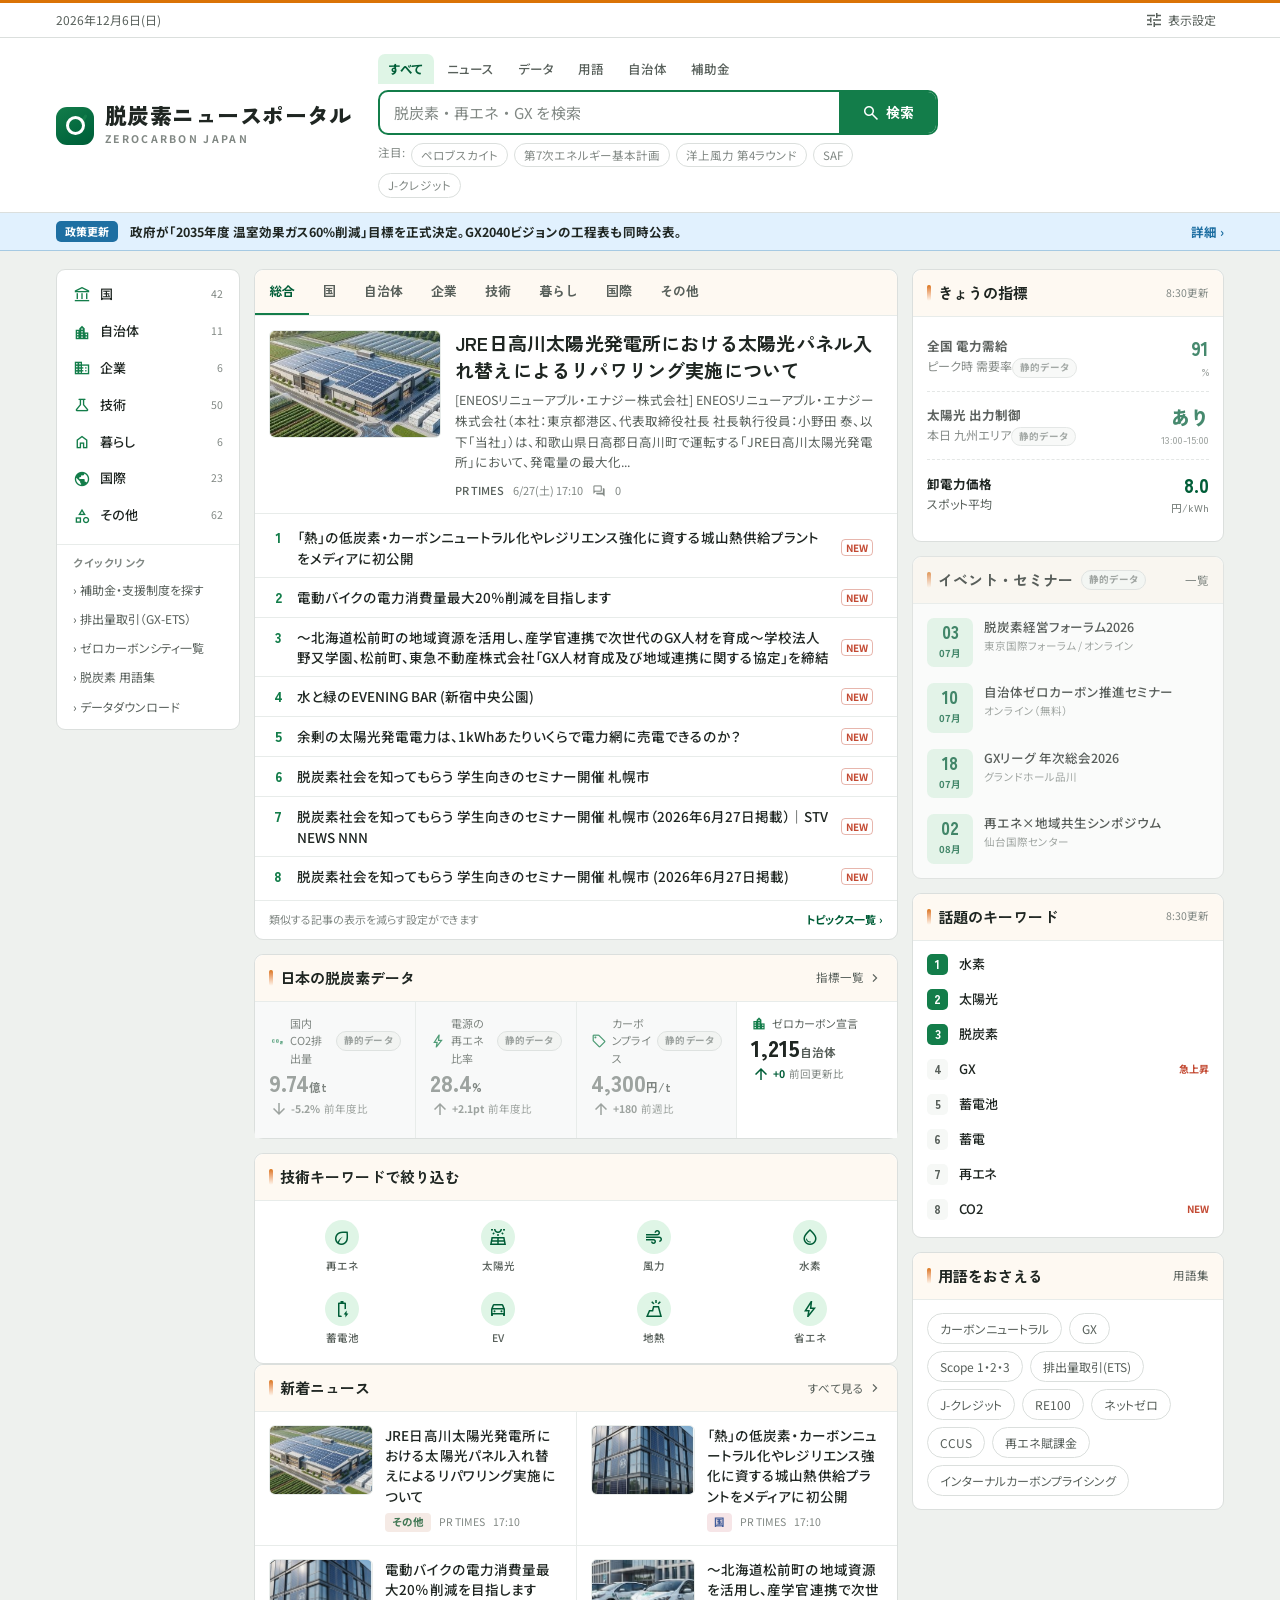
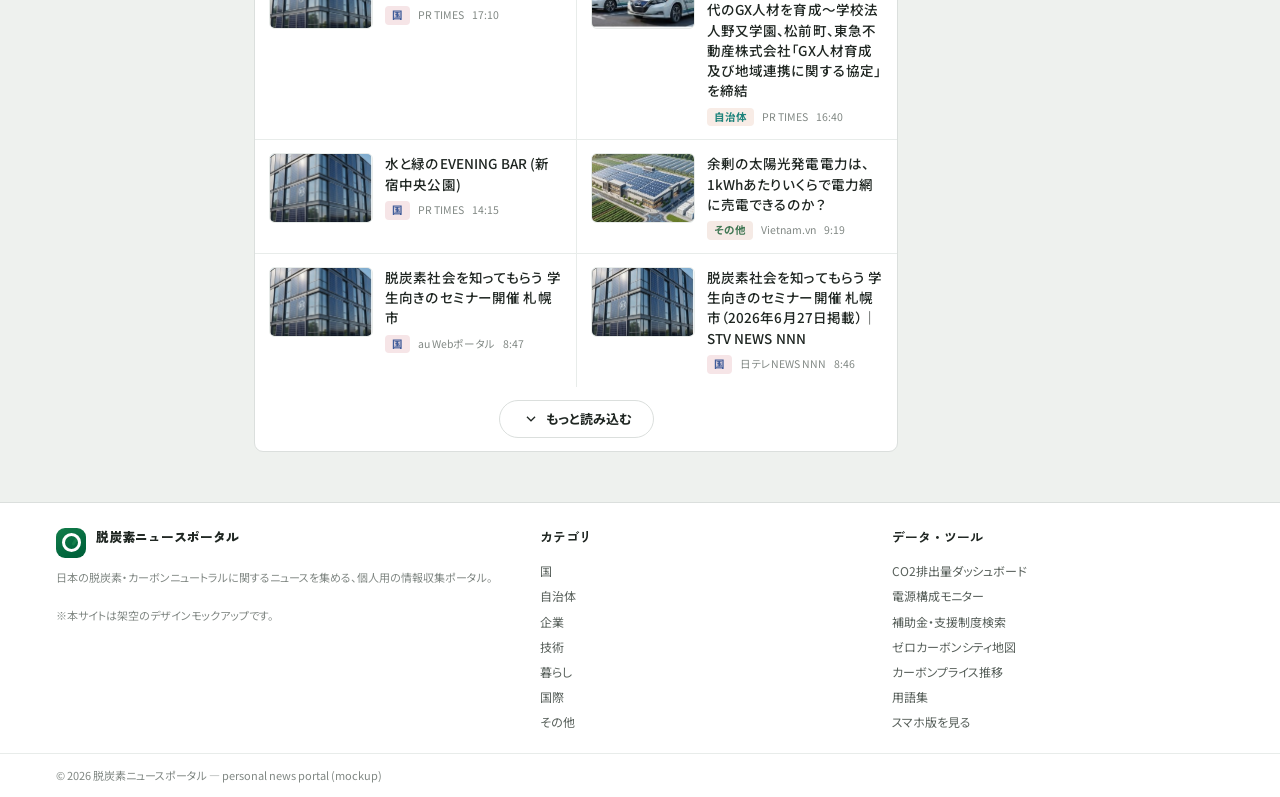
==== commit a7f5bb00: "アイコンメニューを新着ニュース直上に移動し、技術タグによる全記事フィルタ機能に変更 - shortcuts.jsonをカテゴリリンクから技術要素タグ(再エネ/太陽光/風力/水素/蓄電池/EV/地熱/省" ====
--- a/site/index.html
+++ b/site/index.html
@@ -18,7 +18,6 @@
 
 <div data-include="partials/utility.html"></div>
 <div data-include="partials/masthead.html"></div>
-<div data-include="partials/shortcuts.html"></div>
 <div data-include="partials/ribbon.html"></div>
 
 <main class="main" id="main">
@@ -58,6 +57,12 @@
         <div class="kpis" id="kpiStrip"></div>
       </div>
 
+      <!-- tech tag shortcuts -->
+      <div class="card">
+        <div class="card-h"><h2><span class="bar"></span>技術キーワードで絞り込む</h2></div>
+        <div class="tag-shortcuts" id="scGrid"></div>
+      </div>
+
       <!-- filter indicator -->
       <div class="filter-chip" id="filterChip">
         <span class="material-symbols-outlined" style="font-size:16px">filter_alt</span>
--- a/site/assets/css/portal.css
+++ b/site/assets/css/portal.css
@@ -1,6 +1,8 @@
 /* index.html — desktop/responsive portal page: 3-column grid scaffolding. */
 .main{padding:18px 0 40px;}
 .main .wrap{display:grid;grid-template-columns:184px 1fr 312px;gap:var(--gap);align-items:start;}
+
+.tag-shortcuts{display:grid;grid-template-columns:repeat(4,1fr);gap:2px;padding:10px;}
 
 .filter-chip{display:none;align-items:center;gap:8px;margin:0 0 var(--gap);padding:9px 14px;
   background:var(--brand-tint);color:var(--brand-deep);border-radius:var(--radius);font-size:12.5px;font-weight:700;}
@@ -17,4 +19,5 @@
   .main .wrap{grid-template-columns:1fr;}
   .rail-col{order:3;}
   .feed{grid-template-columns:1fr;}
+  .tag-shortcuts{grid-template-columns:repeat(2,1fr);}
 }
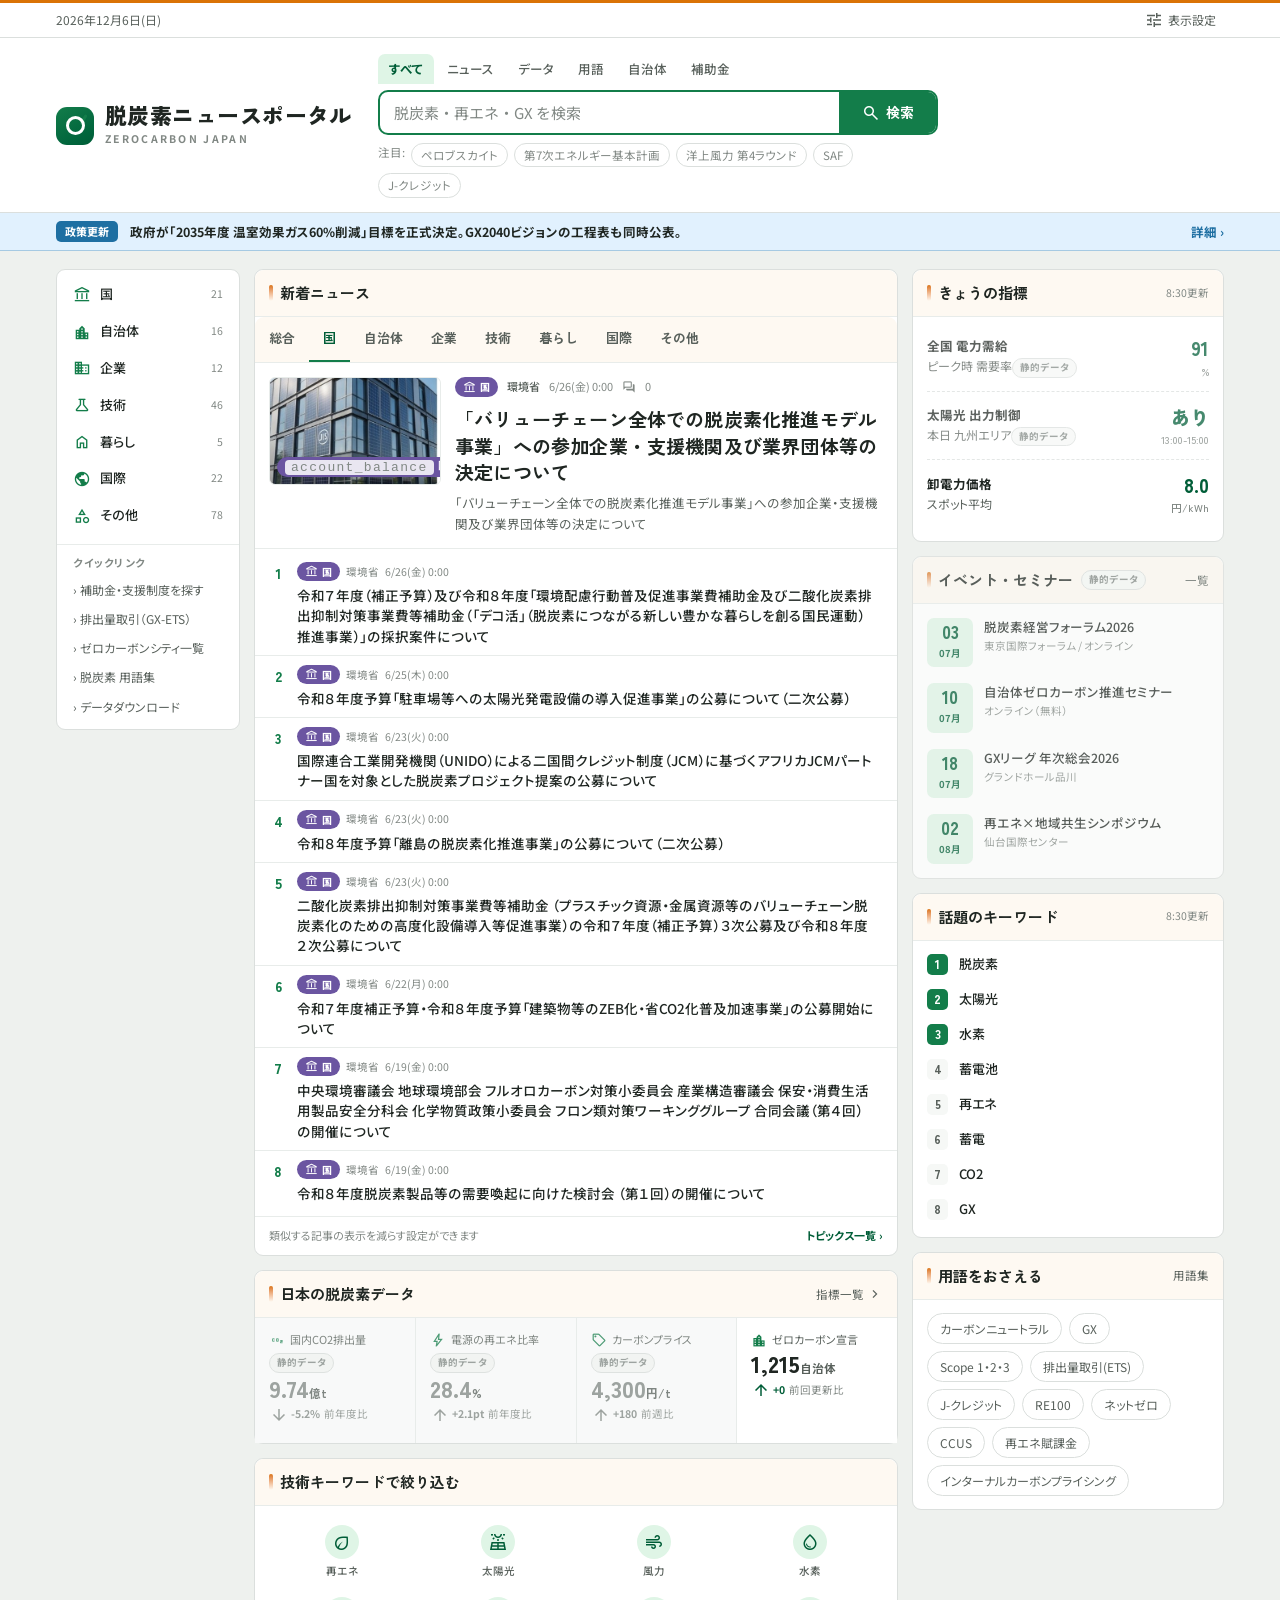
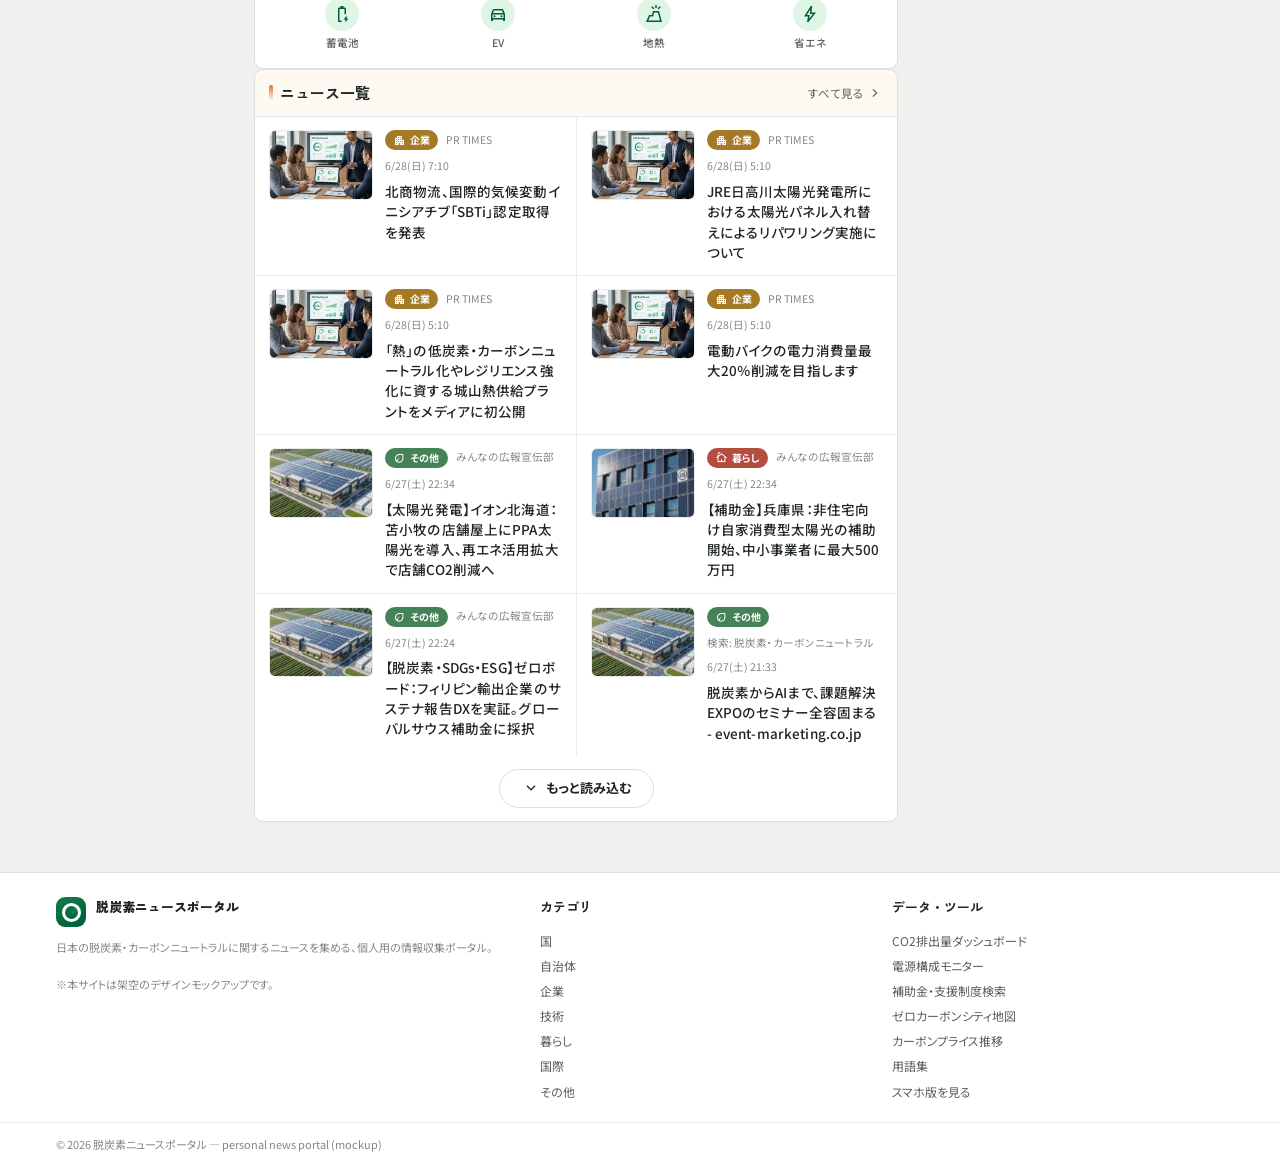
==== commit c3b5bd21: "feat: 総合タブセクションを「新着ニュース」、フィードを「ニュース一覧」に改名し全件アーカイブ表示に変更 ニュース一覧は直近30件のfeed.jsonから全収集記事のarticles.jsonに切" ====
--- a/site/index.html
+++ b/site/index.html
@@ -42,6 +42,7 @@
     <section class="center-col">
       <!-- topics -->
       <div class="card">
+        <div class="card-h"><h2><span class="bar"></span>新着ニュース</h2></div>
         <div class="topics-tabs" id="topicTabs"></div>
         <div class="topic-lead" id="topicLead"></div>
         <ul class="headlines" id="headlines"></ul>
@@ -72,7 +73,7 @@
 
       <!-- feed -->
       <div class="card">
-        <div class="card-h"><h2><span class="bar"></span>新着ニュース</h2><a href="#" class="all" id="feedAllLink">すべて見る&nbsp;<span class="material-symbols-outlined" style="font-size:16px">chevron_right</span></a></div>
+        <div class="card-h"><h2><span class="bar"></span>ニュース一覧</h2><a href="#" class="all" id="feedAllLink">すべて見る&nbsp;<span class="material-symbols-outlined" style="font-size:16px">chevron_right</span></a></div>
         <div class="feed" id="feed"></div>
         <div class="feed-more"><button type="button" id="feedMoreBtn"><span class="material-symbols-outlined" style="font-size:18px">expand_more</span>もっと読み込む</button></div>
       </div>
--- a/site/assets/css/base.css
+++ b/site/assets/css/base.css
@@ -63,7 +63,7 @@
   font-feature-settings:"palt" 1;
 }
 a{color:inherit;text-decoration:none;}
-.material-symbols-outlined{font-size:20px;line-height:1;vertical-align:middle;}
+.material-symbols-outlined{font-family:'Material Symbols Outlined';font-size:20px;line-height:1;vertical-align:middle;}
 .wrap{max-width:var(--maxw);margin:0 auto;padding:0 16px;}
 button{font:inherit;}
 
@@ -87,7 +87,7 @@
 /* ---------- masthead ---------- */
 .masthead{background:var(--surface);border-bottom:1px solid var(--line);}
 .masthead .wrap{display:grid;grid-template-columns:auto 1fr auto;align-items:center;gap:26px;padding-top:16px;padding-bottom:14px;}
-.brand{display:flex;align-items:center;gap:11px;}
+.brand{display:flex;align-items:center;gap:11px;min-width:0;}
 .brand-mark{width:38px;height:38px;border-radius:11px;background:linear-gradient(150deg,var(--brand),var(--brand-deep));display:flex;align-items:center;justify-content:center;color:#fff;position:relative;flex:none;}
 .brand-mark::after{content:"";position:absolute;width:13px;height:13px;border-radius:50%;border:3px solid #fff;}
 .brand-mark::before{content:"";position:absolute;width:3px;height:11px;background:var(--brand);right:9px;top:7px;border-radius:2px;transform:rotate(32deg);}
@@ -95,7 +95,7 @@
 .brand-txt span{font-size:10.5px;letter-spacing:.22em;color:var(--ink-3);font-weight:700;}
 
 .searchbox{max-width:560px;width:100%;}
-.search-tabs{display:flex;gap:2px;margin-bottom:6px;}
+.search-tabs{display:flex;gap:2px;margin-bottom:6px;flex-wrap:wrap;}
 .search-tabs button{font-family:var(--body);font-size:12.5px;color:var(--ink-2);background:none;border:none;padding:5px 11px;border-radius:7px 7px 0 0;cursor:pointer;font-weight:500;}
 .search-tabs button.on{color:var(--brand-deep);font-weight:700;background:var(--brand-tint);}
 .search-tabs button:hover{color:var(--ink);}
@@ -123,6 +123,10 @@
 .sc:hover{background:var(--surface-2);color:var(--brand-deep);}
 .sc .ic{width:34px;height:34px;border-radius:50%;background:var(--brand-tint);color:var(--brand-deep);display:flex;align-items:center;justify-content:center;}
 .sc span.lb{font-size:10.5px;font-weight:500;line-height:1.25;}
+.sc.on .ic{background:var(--brand-deep);color:#fff;}
+.sc.on span.lb{color:var(--brand-deep);font-weight:700;}
+.sc.muted{color:var(--ink-3);}
+.sc.muted .ic{background:var(--surface-2);color:var(--ink-3);}
 
 /* ---------- alert ribbon ---------- */
 .ribbon{background:var(--accent-tint);border-bottom:1px solid color-mix(in oklch,var(--accent),transparent 70%);}
@@ -165,46 +169,50 @@
 .topics-tabs button{font-family:var(--head);font-weight:700;font-size:13px;color:var(--ink-2);background:none;border:none;border-bottom:2.5px solid transparent;padding:11px 14px;cursor:pointer;white-space:nowrap;}
 .topics-tabs button.on{color:var(--brand-deep);border-bottom-color:var(--brand);}
 .topics-tabs button:hover{color:var(--ink);}
-.topic-lead{display:grid;grid-template-columns:172px 1fr;gap:14px;padding:14px;border-bottom:1px solid var(--line-2);}
+.topic-lead{display:grid;grid-template-columns:172px minmax(0,1fr);gap:14px;padding:14px;border-bottom:1px solid var(--line-2);}
 .topic-lead .thumb{height:108px;}
 .topic-lead .tl-body h3{font-family:var(--head);font-weight:700;font-size:19px;line-height:1.4;margin:0 0 7px;letter-spacing:.01em;}
 .topic-lead .tl-body h3:hover{color:var(--brand-deep);}
 .topic-lead .tl-body p{margin:0;font-size:12.5px;color:var(--ink-2);line-height:1.65;}
-.topic-meta{display:flex;align-items:center;gap:9px;margin-top:9px;font-size:11px;color:var(--ink-3);}
+.topic-meta{display:flex;align-items:center;gap:9px;margin-bottom:9px;font-size:11px;color:var(--ink-3);flex-wrap:wrap;}
 .topic-meta .src{color:var(--ink-2);font-weight:500;}
 .headlines{list-style:none;margin:0;padding:4px 0;}
-.headlines li a{display:flex;align-items:baseline;gap:10px;padding:9px 14px;font-size:13.5px;line-height:1.5;border-bottom:1px solid var(--line-2);}
+.headlines li a{display:flex;align-items:flex-start;gap:10px;padding:9px 14px;font-size:13.5px;line-height:1.5;border-bottom:1px solid var(--line-2);min-width:0;}
 .headlines li:last-child a{border-bottom:none;}
 .headlines li a:hover{background:var(--surface-2);}
 .headlines li a:hover .ttl{color:var(--brand-deep);}
-.headlines .rank{flex:none;width:18px;font-family:var(--head);font-weight:900;color:var(--brand);font-size:14px;text-align:center;}
-.headlines .ttl{flex:1;font-weight:500;}
-.headlines .new{flex:none;color:var(--hot);font-weight:700;font-size:10px;border:1px solid color-mix(in oklch,var(--hot),transparent 60%);border-radius:4px;padding:0 4px;align-self:center;}
+.headlines .rank{flex:none;width:18px;font-family:var(--head);font-weight:900;color:var(--brand);font-size:14px;text-align:center;padding-top:1px;}
+.headlines .hl-body{flex:1;min-width:0;display:flex;flex-direction:column;gap:4px;}
+.headlines .hl-meta{display:flex;align-items:center;gap:6px;font-size:10.5px;color:var(--ink-3);flex-wrap:wrap;}
+.headlines .hl-row2{display:flex;align-items:baseline;gap:8px;min-width:0;}
+.headlines .ttl{flex:1;font-weight:500;min-width:0;}
+.headlines .new{flex:none;color:var(--hot);font-weight:700;font-size:10px;border:1px solid color-mix(in oklch,var(--hot),transparent 60%);border-radius:4px;padding:0 4px;}
 .headlines .pv{flex:none;font-size:10.5px;color:var(--ink-3);font-variant-numeric:tabular-nums;}
 .topics-foot{display:flex;align-items:center;justify-content:space-between;padding:10px 14px;border-top:1px solid var(--line-2);font-size:11px;color:var(--ink-3);gap:10px;}
 .topics-foot a{color:var(--brand-deep);font-weight:700;}
 
 /* KPI strip */
-.kpis{display:grid;grid-template-columns:repeat(4,1fr);gap:1px;background:var(--line-2);}
+.kpis{display:grid;grid-template-columns:repeat(4,minmax(0,1fr));gap:1px;background:var(--line-2);}
 .kpi{background:var(--surface);padding:13px 14px;}
-.kpi .k-l{font-size:11px;color:var(--ink-2);display:flex;align-items:center;gap:5px;margin-bottom:4px;}
+.kpi .k-l{font-size:11px;color:var(--ink-2);display:flex;align-items:center;gap:5px;margin-bottom:4px;flex-wrap:wrap;min-width:0;}
 .kpi .k-l .material-symbols-outlined{font-size:16px;color:var(--brand);}
-.kpi .k-v{font-family:var(--head);font-weight:900;font-size:23px;line-height:1;color:var(--ink);font-variant-numeric:tabular-nums;}
+.kpi .k-v{font-family:var(--head);font-weight:900;font-size:23px;line-height:1;color:var(--ink);font-variant-numeric:tabular-nums;min-width:0;}
 .kpi .k-v small{font-size:12px;font-weight:700;color:var(--ink-2);}
-.kpi .k-d{font-size:10.5px;font-weight:700;margin-top:5px;display:inline-flex;align-items:center;gap:2px;}
+.kpi .k-d{font-size:10.5px;font-weight:700;margin-top:5px;display:inline-flex;align-items:center;gap:2px;flex-wrap:wrap;}
 .k-d.up{color:var(--brand-deep);}
 .k-d.down{color:var(--accent);}
 
 /* feed */
 .feed{display:grid;grid-template-columns:1fr 1fr;gap:1px;background:var(--line-2);}
 .feed-empty{grid-column:1/-1;padding:32px 14px;text-align:center;color:var(--ink-3);font-size:13.5px;background:var(--surface);}
-.fitem{background:var(--surface);display:grid;grid-template-columns:104px 1fr;gap:12px;padding:13px 14px;}
+.fitem{background:var(--surface);display:grid;grid-template-columns:104px minmax(0,1fr);gap:12px;padding:13px 14px;}
 .fitem:hover{background:var(--surface-2);}
 .fitem .thumb{height:70px;}
+.fitem>div:last-child{display:flex;flex-direction:column;gap:6px;min-width:0;}
 .fitem h4{margin:0;font-size:13.5px;font-weight:500;line-height:1.5;letter-spacing:.01em;}
 .fitem:hover h4{color:var(--brand-deep);}
-.fitem .fm{display:flex;align-items:center;gap:8px;margin-top:7px;font-size:10.5px;color:var(--ink-3);flex-wrap:wrap;}
-.fitem .cat{color:color-mix(in oklch,var(--ct,var(--brand)),var(--ink) 22%);font-weight:700;background:color-mix(in oklch,var(--ct,var(--brand)),var(--surface) 86%);padding:1px 7px;border-radius:4px;}
+.fitem .fm{display:flex;align-items:center;gap:8px;font-size:10.5px;color:var(--ink-3);flex-wrap:wrap;}
+.fitem .cat{display:inline-flex;align-items:center;gap:3px;color:color-mix(in oklch,var(--ct,var(--brand)),var(--ink) 22%);font-weight:700;background:color-mix(in oklch,var(--ct,var(--brand)),var(--surface) 86%);padding:1px 7px;border-radius:4px;}
 [data-dark="true"] .fitem .cat{color:color-mix(in oklch,var(--ct,var(--brand)),white 30%);background:color-mix(in oklch,var(--ct,var(--brand)),var(--surface) 72%);}
 .feed-more{padding:13px;text-align:center;}
 .feed-more a,.feed-more button{display:inline-flex;align-items:center;gap:6px;border:1px solid var(--line);border-radius:999px;padding:8px 22px;font-size:13px;font-weight:700;color:var(--ink);background:none;cursor:pointer;}
@@ -226,6 +234,12 @@
   font-size:10px;font-weight:700;color:#fff;background:color-mix(in oklch,var(--ct,var(--brand)),black 8%);
   padding:2px 8px;border-radius:999px;letter-spacing:.02em;}
 .thumb-fallback .clabel .material-symbols-outlined{font-size:13px;}
+
+/* 一覧アイテムの1行目に置くカテゴリバッジ(.clabelと同じ色付きピル)。
+   新着ニュース一覧/トピックス注目記事/見出しリストで共通利用。 */
+.cat-badge{display:inline-flex;align-items:center;gap:4px;flex:none;font-size:10px;font-weight:700;color:#fff;
+  background:color-mix(in oklch,var(--ct,var(--brand)),black 8%);padding:2px 8px;border-radius:999px;letter-spacing:.02em;}
+.cat-badge .material-symbols-outlined{font-size:13px;}
 :root[data-thumbstyle="icon"] .thumb-fallback{
   background:
     radial-gradient(120% 130% at 85% 15%, color-mix(in oklch,var(--ct,var(--brand)),var(--surface) 55%) 0%, transparent 60%),
@@ -241,7 +255,7 @@
 .rail-data{padding:6px 14px 14px;}
 .rail-data .rd{display:flex;align-items:center;justify-content:space-between;padding:10px 0;border-bottom:1px dashed var(--line);}
 .rail-data .rd:last-child{border-bottom:none;}
-.rail-data .rd .rl{font-size:12px;color:var(--ink-2);}
+.rail-data .rd .rl{font-size:12px;color:var(--ink-2);min-width:0;}
 .rail-data .rd .rl b{display:block;color:var(--ink);font-size:12.5px;font-weight:700;}
 .rail-data .rd .rv{font-family:var(--head);font-weight:900;font-size:19px;color:var(--brand-deep);text-align:right;font-variant-numeric:tabular-nums;}
 .rail-data .rd .rv small{font-size:10.5px;color:var(--ink-3);font-weight:500;display:block;}
@@ -340,14 +354,14 @@
   .shortcuts .wrap{grid-template-columns:repeat(7,1fr);}
 }
 @media(max-width:820px){
-  .masthead .wrap{grid-template-columns:1fr;gap:14px;}
+  .masthead .wrap{grid-template-columns:minmax(0,1fr);gap:14px;}
   .mini-gauge{display:none;}
   .shortcuts .wrap{grid-template-columns:repeat(5,1fr);}
-  .kpis{grid-template-columns:1fr 1fr;}
+  .kpis{grid-template-columns:minmax(0,1fr) minmax(0,1fr);}
   .foot-links{grid-template-columns:1fr 1fr;}
 }
 @media(max-width:520px){
-  .topic-lead{grid-template-columns:1fr;}
+  .topic-lead{grid-template-columns:minmax(0,1fr);}
   .topic-lead .thumb{height:160px;}
   .foot-links{grid-template-columns:1fr;}
 }
--- a/site/assets/css/portal.css
+++ b/site/assets/css/portal.css
@@ -12,12 +12,11 @@
 .filter-chip button:hover{color:var(--ink);}
 
 @media(max-width:1080px){
-  .main .wrap{grid-template-columns:1fr 300px;}
+  .main .wrap{grid-template-columns:minmax(0,1fr) 300px;}
   .nav-col{display:none;}
 }
 @media(max-width:820px){
-  .main .wrap{grid-template-columns:1fr;}
+  .main .wrap{grid-template-columns:minmax(0,1fr);}
   .rail-col{order:3;}
-  .feed{grid-template-columns:1fr;}
-  .tag-shortcuts{grid-template-columns:repeat(2,1fr);}
+  .feed{grid-template-columns:minmax(0,1fr);}
 }
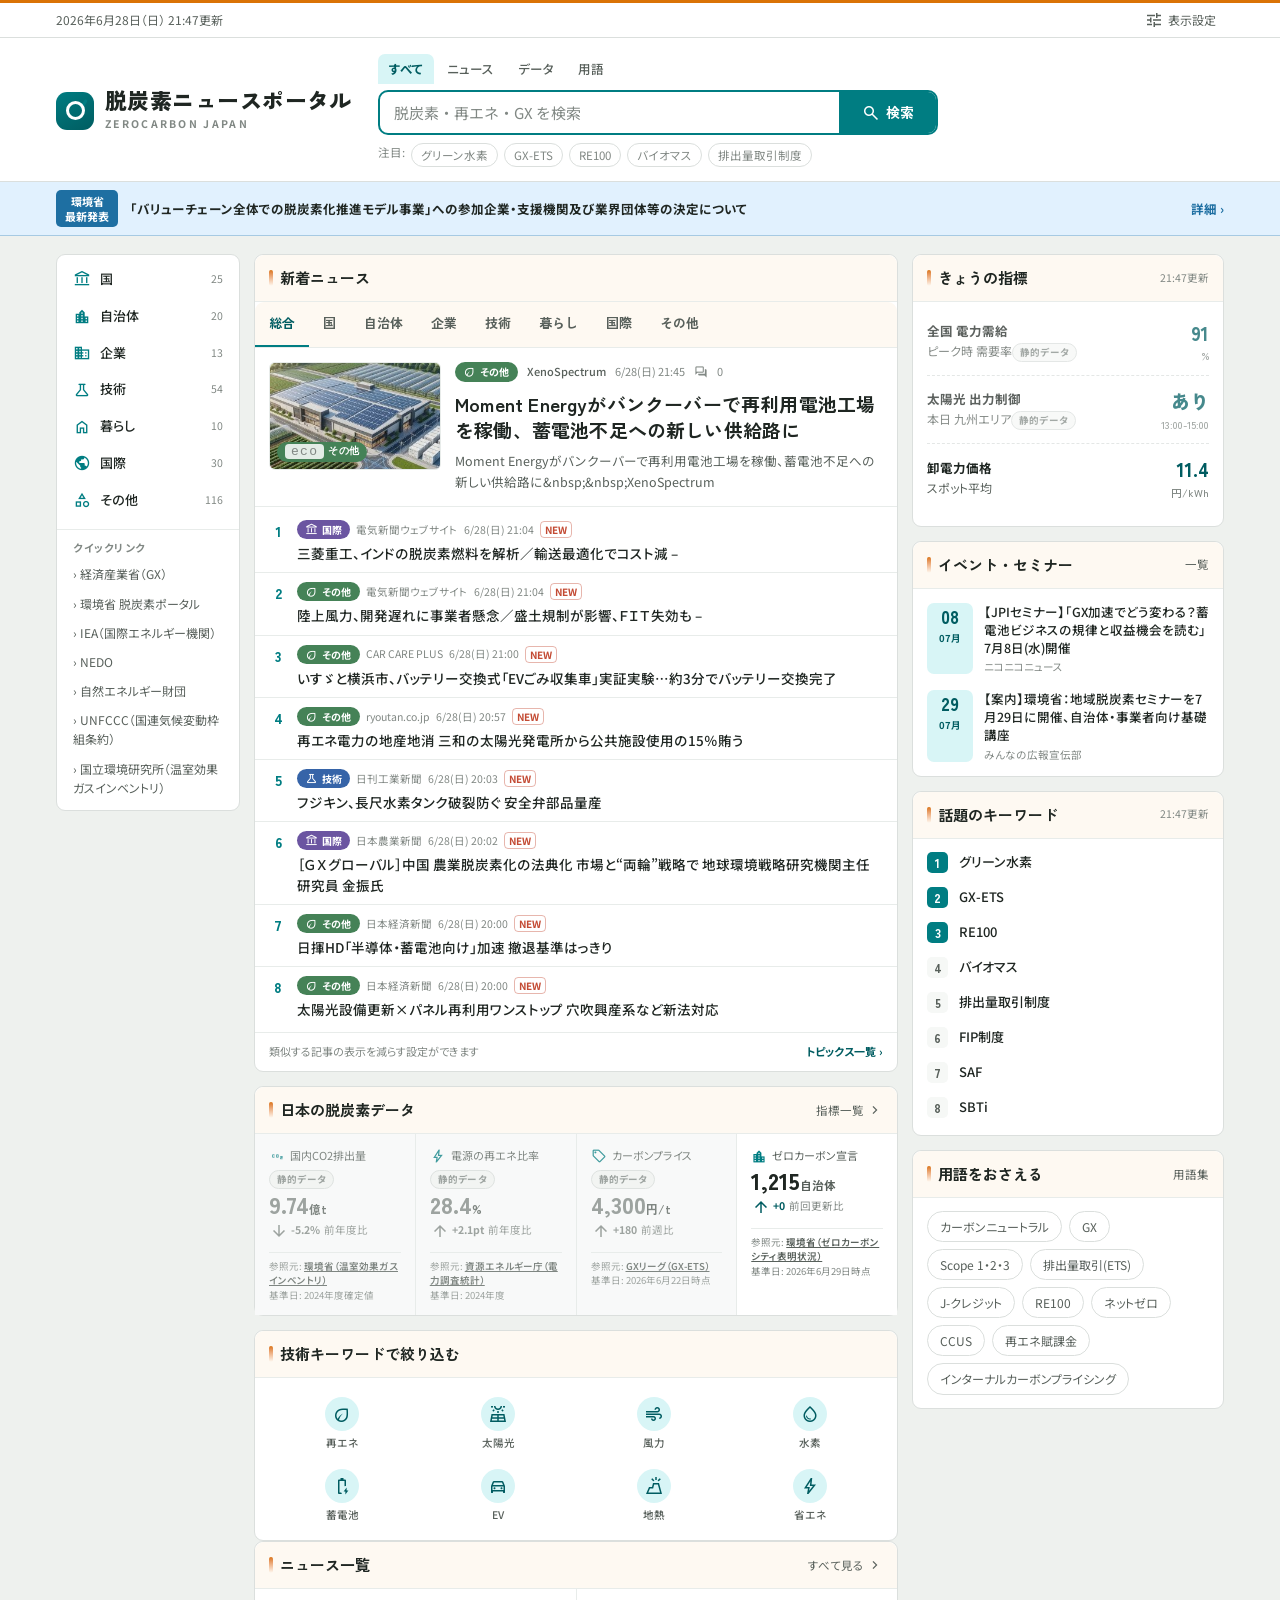
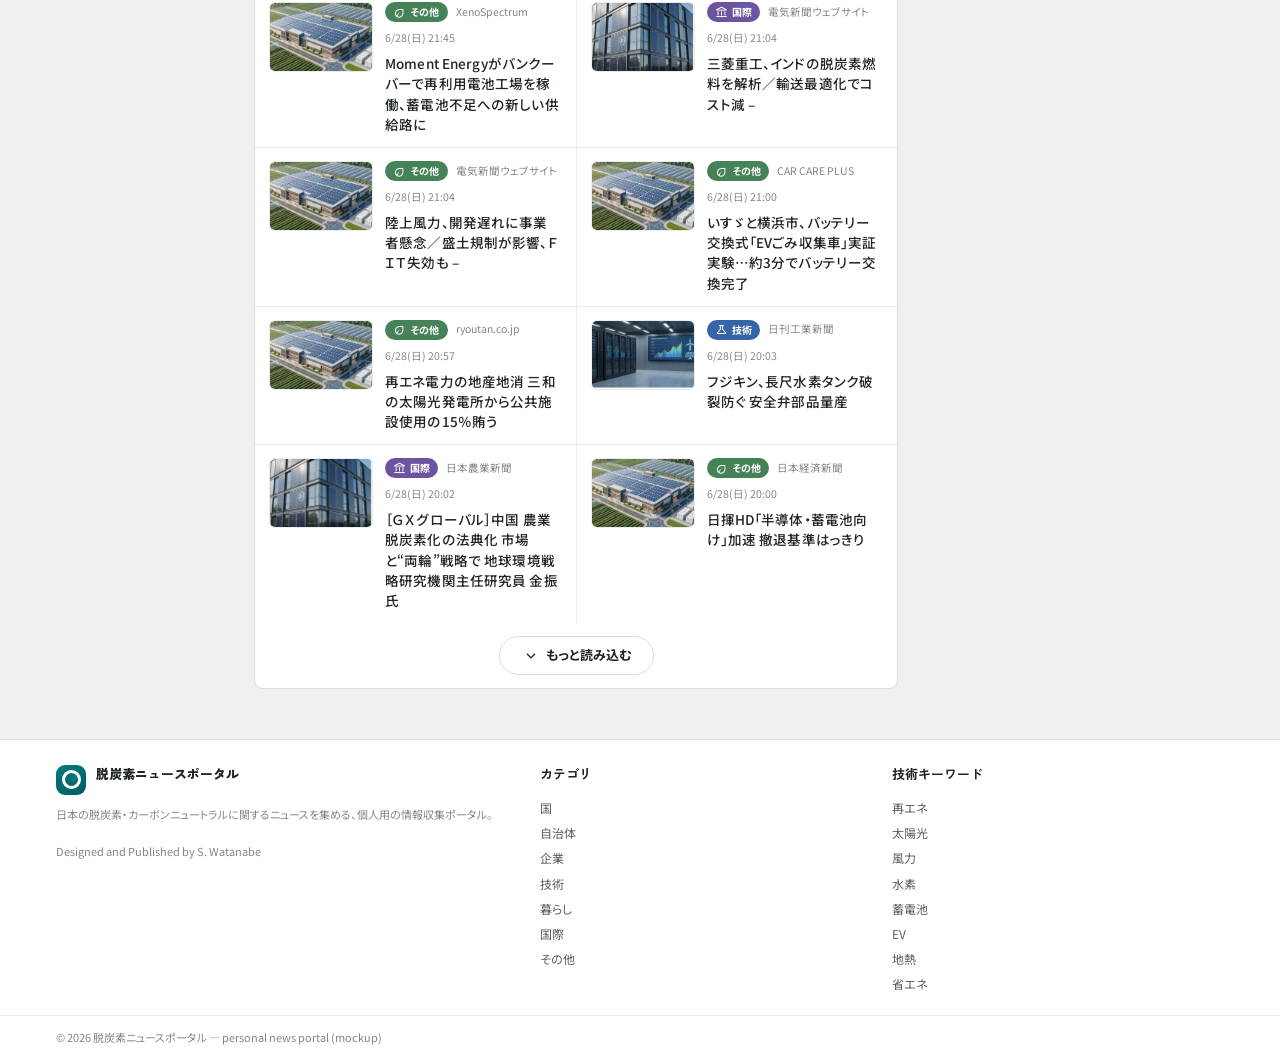
==== commit 245ad0d3: "左メニューのクイックリンクを関連機関への外部リンク集に変更 cat=policyが現行カテゴリ体系に存在せず絞り込みが効かない、データ ダウンロードも実体のない機能を指していたなど、5項目中2項目が実" ====
--- a/site/index.html
+++ b/site/index.html
@@ -29,11 +29,13 @@
         <div class="nav-list" id="navList"></div>
         <div class="nav-sub">
           <div class="lbl">クイックリンク</div>
-          <a href="index.html?cat=policy">› 補助金・支援制度を探す</a>
-          <a href="dashboard.html#carbon-price">› 排出量取引（GX-ETS）</a>
-          <a href="dashboard.html#zero-carbon">› ゼロカーボンシティ一覧</a>
-          <a href="#glossary">› 脱炭素 用語集</a>
-          <a href="dashboard.html">› データダウンロード</a>
+          <a href="https://www.meti.go.jp/policy/energy_environment/global_warming/index.html" target="_blank" rel="noopener noreferrer">› 経済産業省（GX）</a>
+          <a href="https://ondankataisaku.env.go.jp/carbon_neutral/" target="_blank" rel="noopener noreferrer">› 環境省 脱炭素ポータル</a>
+          <a href="https://www.iea.org/" target="_blank" rel="noopener noreferrer">› IEA（国際エネルギー機関）</a>
+          <a href="https://www.nedo.go.jp/" target="_blank" rel="noopener noreferrer">› NEDO</a>
+          <a href="https://www.renewable-ei.org/" target="_blank" rel="noopener noreferrer">› 自然エネルギー財団</a>
+          <a href="https://unfccc.int/" target="_blank" rel="noopener noreferrer">› UNFCCC（国連気候変動枠組条約）</a>
+          <a href="https://www.nies.go.jp/gio/" target="_blank" rel="noopener noreferrer">› 国立環境研究所（温室効果ガスインベントリ）</a>
         </div>
       </div>
     </aside>
--- a/site/assets/css/base.css
+++ b/site/assets/css/base.css
@@ -13,9 +13,10 @@
   --ink-3:oklch(0.62 0.01 160);
   --line:oklch(0.9 0.006 160);
   --line-2:oklch(0.94 0.005 160);
-  --brand:oklch(0.52 0.12 156);
-  --brand-deep:oklch(0.42 0.10 158);
-  --brand-tint:oklch(0.95 0.03 156);
+  --brand-h:198;
+  --brand:oklch(0.52 0.12 var(--brand-h));
+  --brand-deep:oklch(0.42 0.10 var(--brand-h));
+  --brand-tint:oklch(0.95 0.03 var(--brand-h));
   --accent:oklch(0.52 0.11 242);
   --accent-tint:oklch(0.95 0.025 242);
   --warm:oklch(0.66 0.16 56);
@@ -40,9 +41,9 @@
   --ink-3:oklch(0.6 0.01 160);
   --line:oklch(0.36 0.012 160);
   --line-2:oklch(0.32 0.012 160);
-  --brand:oklch(0.72 0.13 156);
-  --brand-deep:oklch(0.66 0.12 158);
-  --brand-tint:oklch(0.32 0.04 156);
+  --brand:oklch(0.72 0.13 var(--brand-h));
+  --brand-deep:oklch(0.66 0.12 var(--brand-h));
+  --brand-tint:oklch(0.32 0.04 var(--brand-h));
   --accent:oklch(0.70 0.11 242);
   --accent-tint:oklch(0.32 0.035 242);
   --warm:oklch(0.78 0.14 62);
@@ -51,6 +52,12 @@
   --hot:oklch(0.70 0.15 33);
   --visited:oklch(0.72 0.08 300);
 }
+[data-color="teal"]{--brand-h:198;}
+[data-color="green"]{--brand-h:152;}
+[data-color="blue"]{--brand-h:235;}
+[data-color="purple"]{--brand-h:300;}
+[data-color="amber"]{--brand-h:70;}
+[data-color="rose"]{--brand-h:12;}
 *{box-sizing:border-box;}
 html,body{margin:0;padding:0;}
 body{
@@ -96,9 +103,9 @@
 
 .searchbox{max-width:560px;width:100%;}
 .search-tabs{display:flex;gap:2px;margin-bottom:6px;flex-wrap:wrap;}
-.search-tabs button{font-family:var(--body);font-size:12.5px;color:var(--ink-2);background:none;border:none;padding:5px 11px;border-radius:7px 7px 0 0;cursor:pointer;font-weight:500;}
-.search-tabs button.on{color:var(--brand-deep);font-weight:700;background:var(--brand-tint);}
-.search-tabs button:hover{color:var(--ink);}
+.search-tabs a{font-family:var(--body);font-size:12.5px;color:var(--ink-2);background:none;border:none;padding:5px 11px;border-radius:7px 7px 0 0;font-weight:500;text-decoration:none;}
+.search-tabs a.on{color:var(--brand-deep);font-weight:700;background:var(--brand-tint);}
+.search-tabs a:hover{color:var(--ink);}
 .search-field{display:flex;border:2px solid var(--brand);border-radius:10px;overflow:hidden;background:var(--surface);}
 .search-field input{flex:1;border:none;outline:none;background:none;color:var(--ink);font-family:var(--body);font-size:15px;padding:10px 14px;min-width:0;}
 .search-field input::placeholder{color:var(--ink-3);}
@@ -131,7 +138,7 @@
 /* ---------- alert ribbon ---------- */
 .ribbon{background:var(--accent-tint);border-bottom:1px solid color-mix(in oklch,var(--accent),transparent 70%);}
 .ribbon .wrap{display:flex;align-items:center;gap:12px;padding:8px 16px;font-size:12.5px;}
-.ribbon .tag{background:var(--accent);color:#fff;font-weight:700;font-size:11px;padding:2px 9px;border-radius:5px;flex:none;}
+.ribbon .tag{background:var(--accent);color:#fff;font-weight:700;font-size:11px;line-height:1.3;text-align:center;padding:4px 9px;border-radius:5px;flex:none;}
 .ribbon b{color:var(--ink);}
 .ribbon .more{margin-left:auto;color:var(--accent);font-weight:700;flex:none;}
 
@@ -201,6 +208,8 @@
 .kpi .k-d{font-size:10.5px;font-weight:700;margin-top:5px;display:inline-flex;align-items:center;gap:2px;flex-wrap:wrap;}
 .k-d.up{color:var(--brand-deep);}
 .k-d.down{color:var(--accent);}
+.kpi .k-src{font-size:9.5px;color:var(--ink-3);line-height:1.5;margin-top:6px;padding-top:6px;border-top:1px solid var(--line-2);}
+.kpi .k-src a{color:var(--ink-2);font-weight:600;text-decoration:underline;}
 
 /* feed */
 .feed{display:grid;grid-template-columns:1fr 1fr;gap:1px;background:var(--line-2);}
@@ -268,6 +277,7 @@
 .events .ev-d span{font-size:9.5px;font-weight:700;}
 .events .ev-t{font-size:12.5px;font-weight:500;line-height:1.45;}
 .events .ev-t span{display:block;font-size:10.5px;color:var(--ink-3);font-weight:400;margin-top:2px;}
+.events .ev-empty{padding:18px 8px;text-align:center;color:var(--ink-3);font-size:12.5px;}
 
 .ranklist{list-style:none;margin:0;padding:6px 6px 10px;counter-reset:r;}
 .ranklist li a{display:flex;align-items:center;gap:11px;padding:7px 8px;border-radius:7px;}
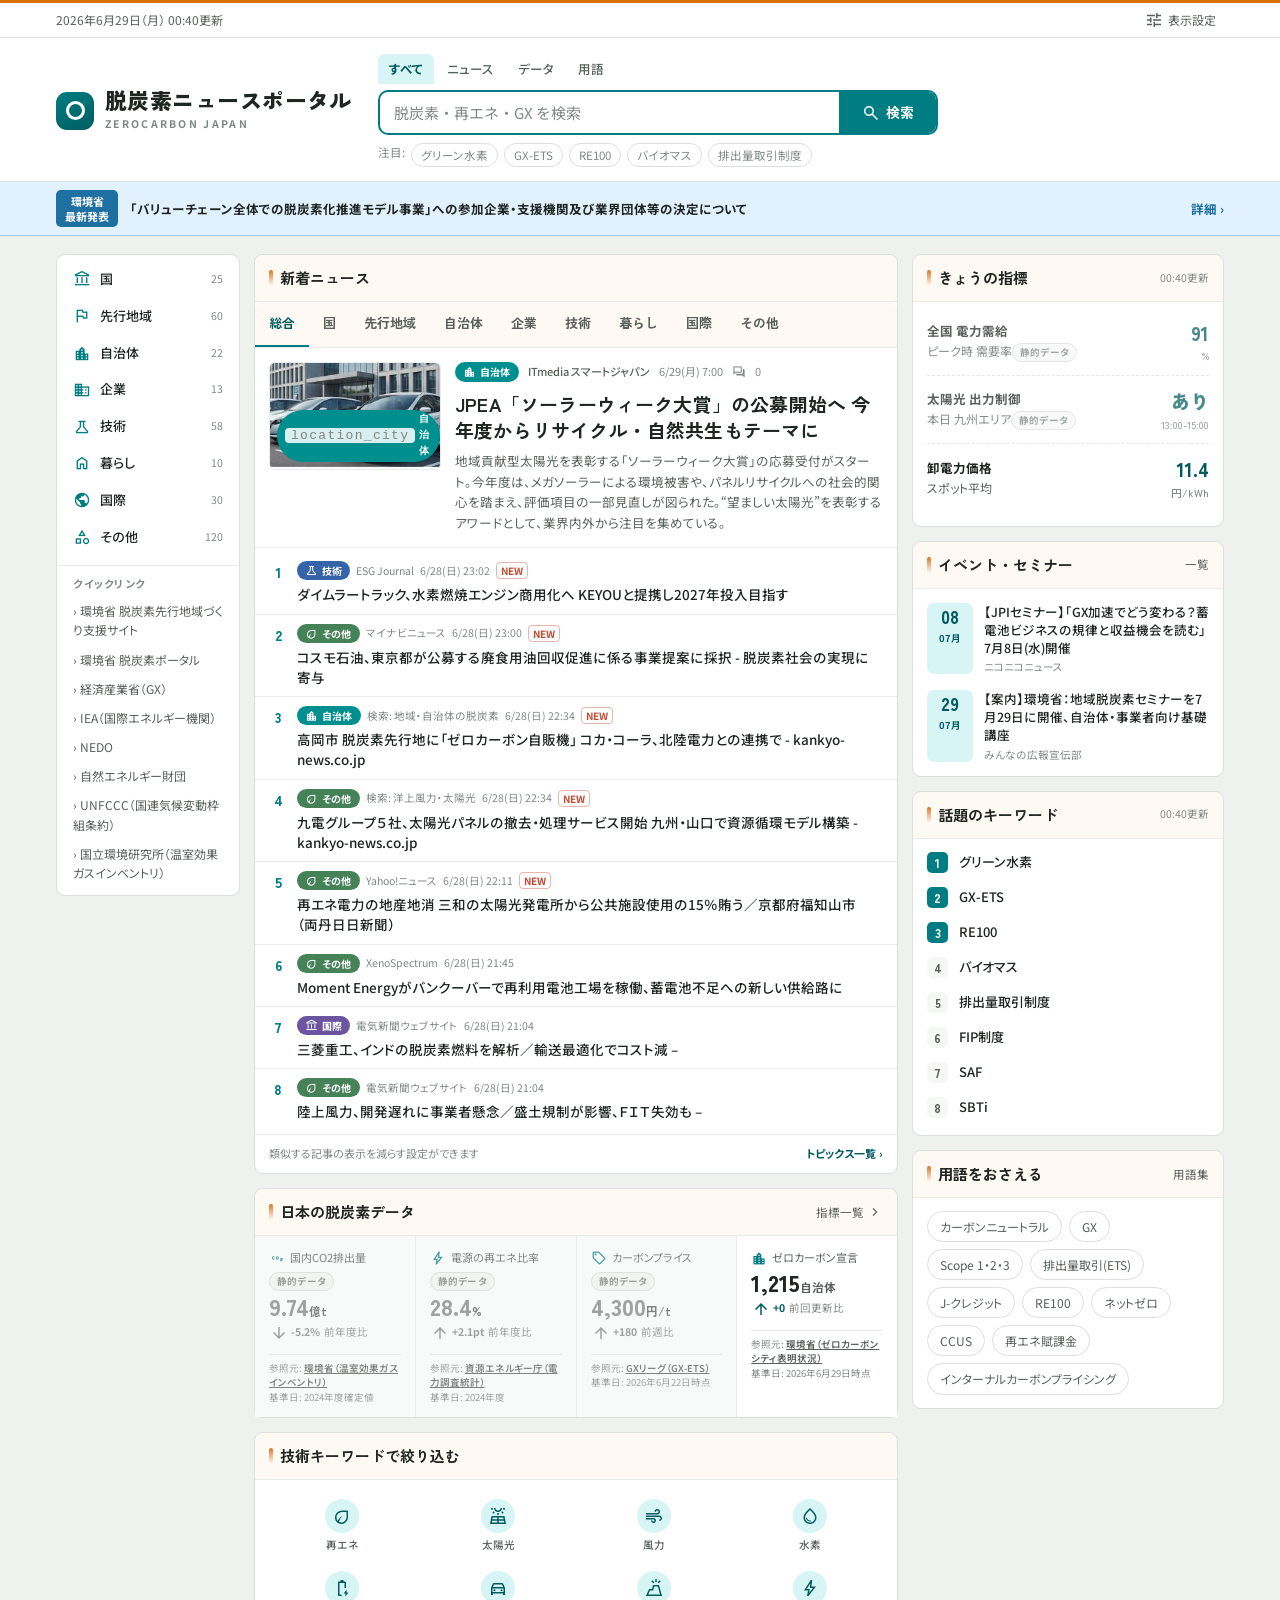
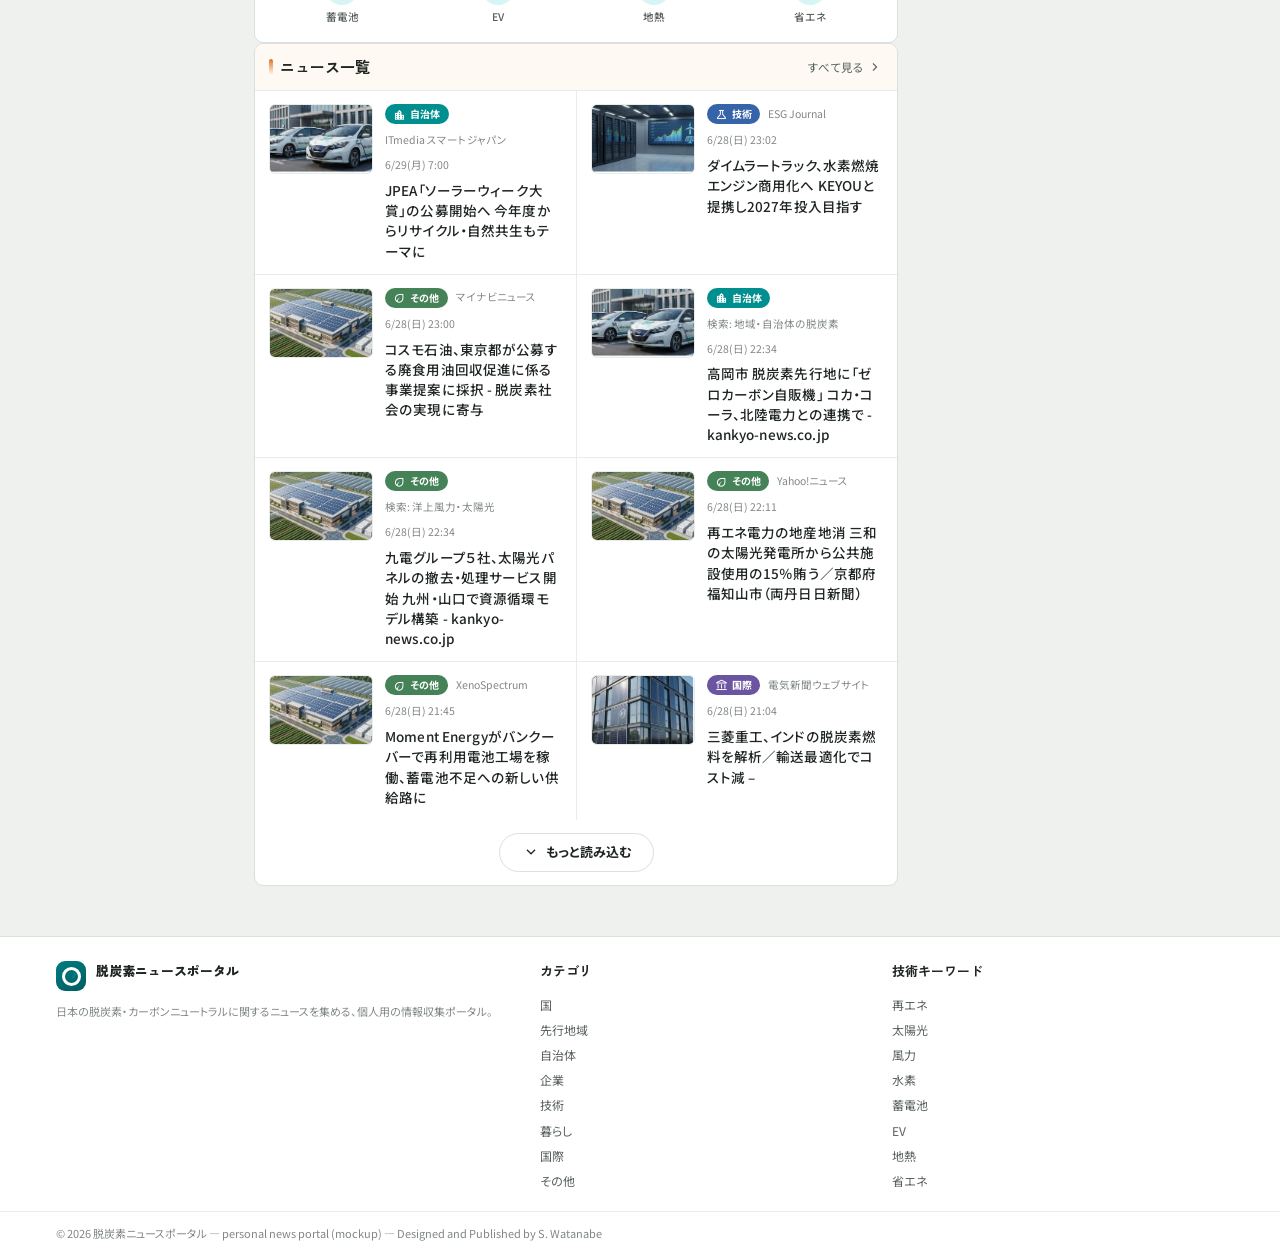
==== commit 3bca618b: "クイックリンクの先頭に脱炭素先行地域づくり支援サイトを追加 先頭を「環境省 脱炭素先行地域づくり支援サイト」→「環境省 脱炭素ポータル」 →「経済産業省（GX）」の順に変更。index.htmlとne" ====
--- a/site/index.html
+++ b/site/index.html
@@ -29,8 +29,9 @@
         <div class="nav-list" id="navList"></div>
         <div class="nav-sub">
           <div class="lbl">クイックリンク</div>
+          <a href="https://policies.env.go.jp/policy/roadmap/preceding-region/" target="_blank" rel="noopener noreferrer">› 環境省 脱炭素先行地域づくり支援サイト</a>
+          <a href="https://ondankataisaku.env.go.jp/carbon_neutral/" target="_blank" rel="noopener noreferrer">› 環境省 脱炭素ポータル</a>
           <a href="https://www.meti.go.jp/policy/energy_environment/global_warming/index.html" target="_blank" rel="noopener noreferrer">› 経済産業省（GX）</a>
-          <a href="https://ondankataisaku.env.go.jp/carbon_neutral/" target="_blank" rel="noopener noreferrer">› 環境省 脱炭素ポータル</a>
           <a href="https://www.iea.org/" target="_blank" rel="noopener noreferrer">› IEA（国際エネルギー機関）</a>
           <a href="https://www.nedo.go.jp/" target="_blank" rel="noopener noreferrer">› NEDO</a>
           <a href="https://www.renewable-ei.org/" target="_blank" rel="noopener noreferrer">› 自然エネルギー財団</a>
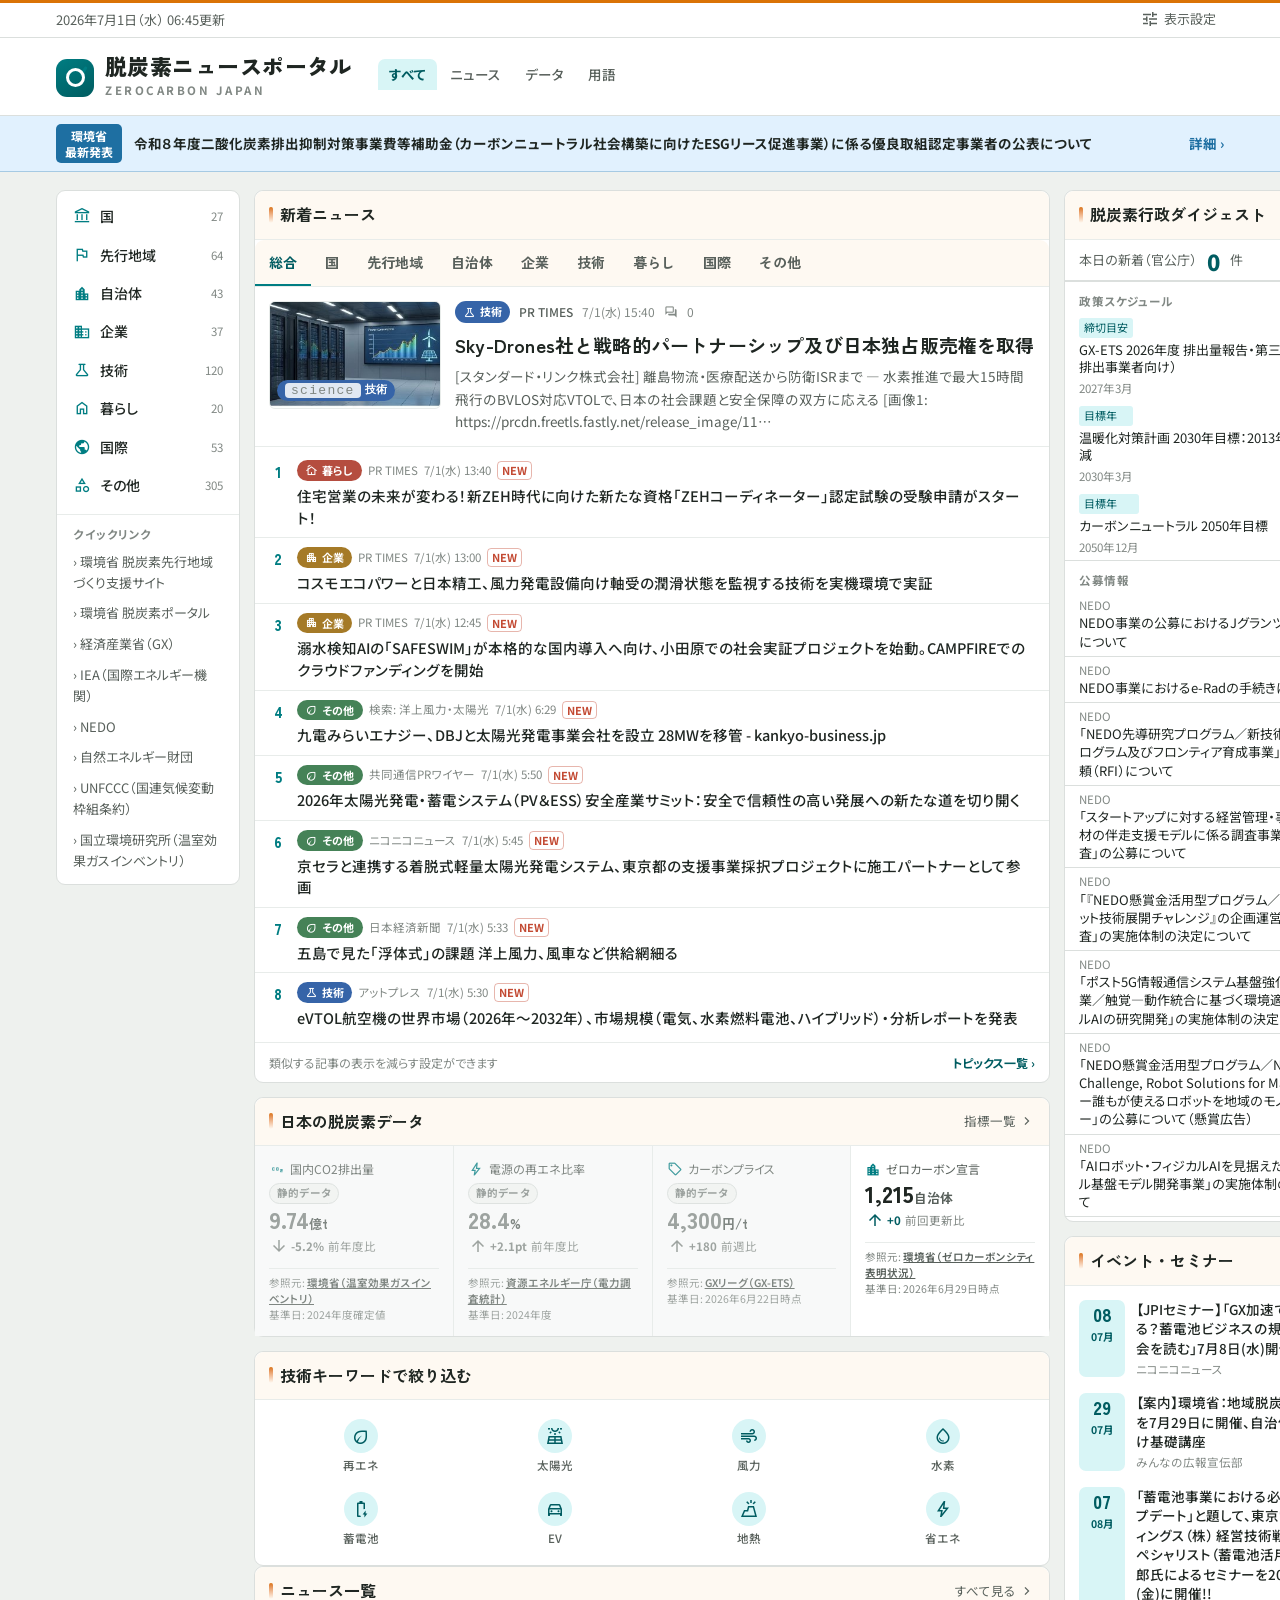
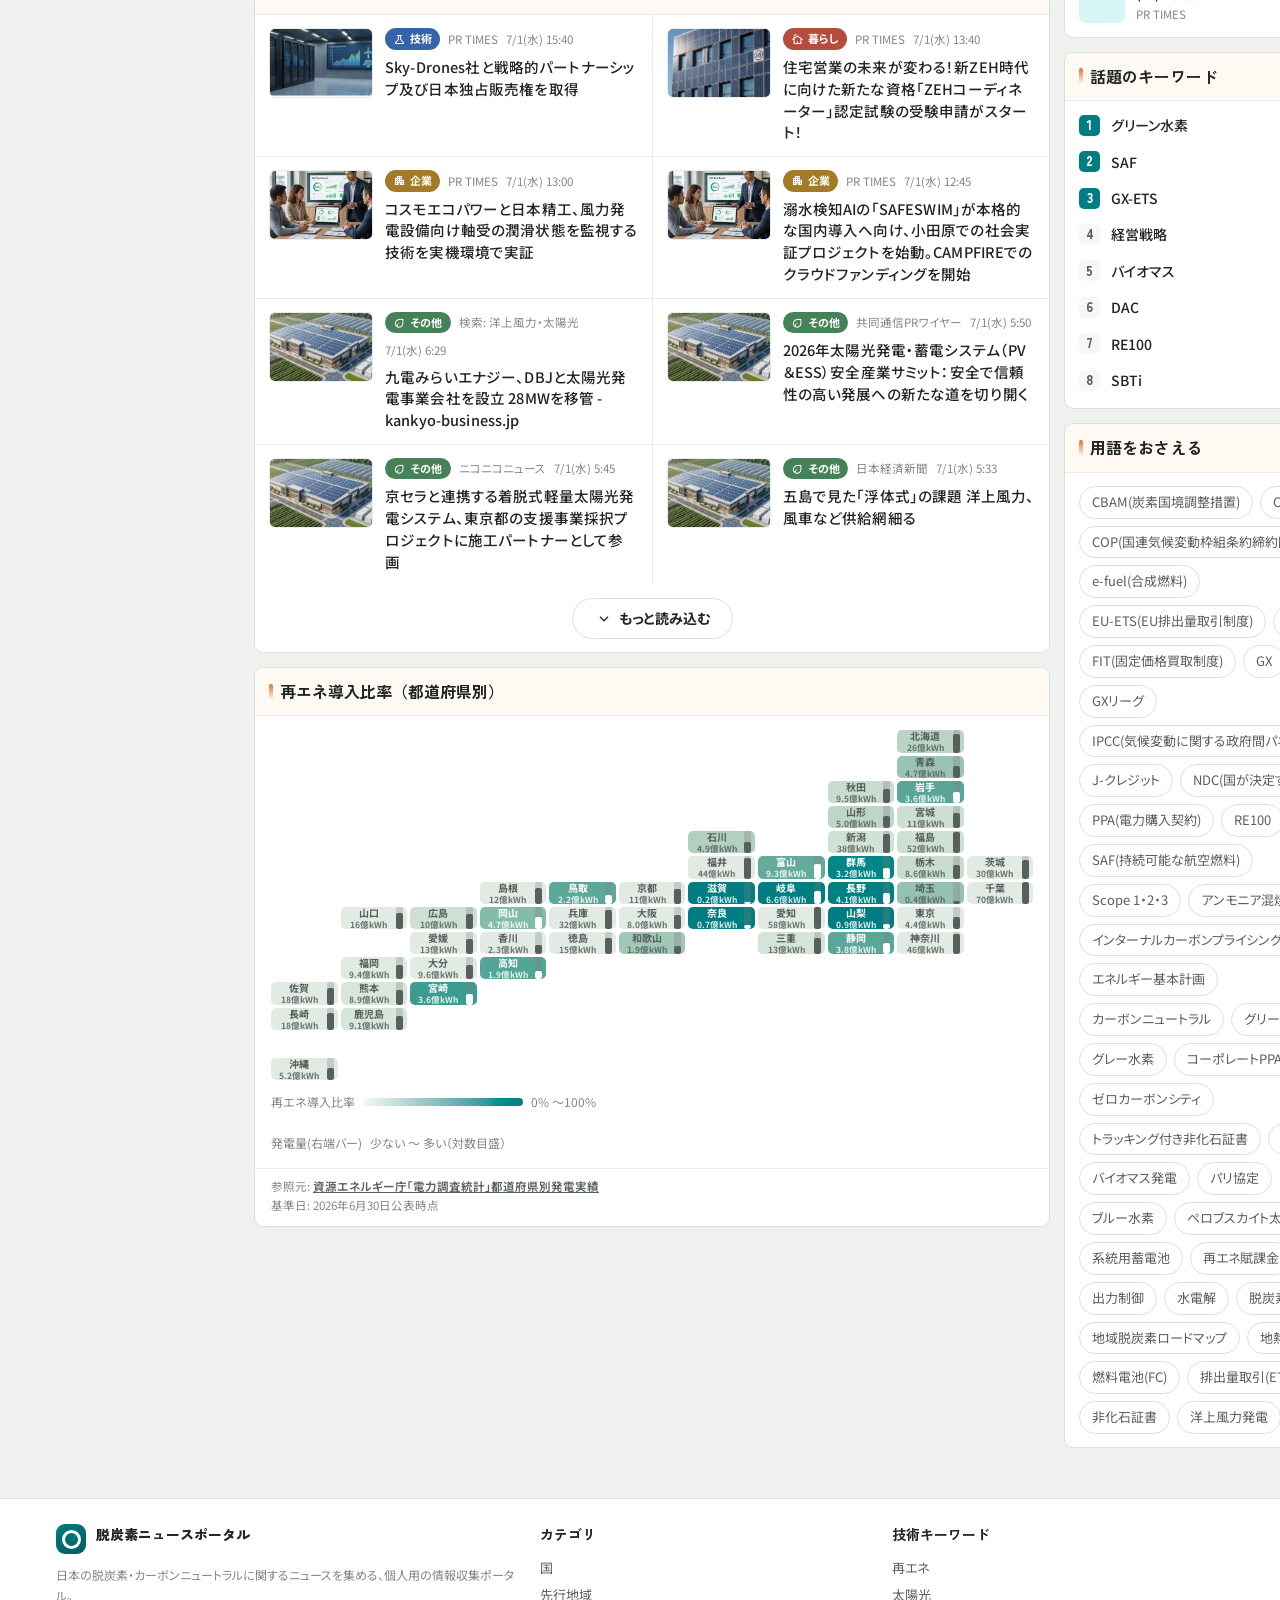
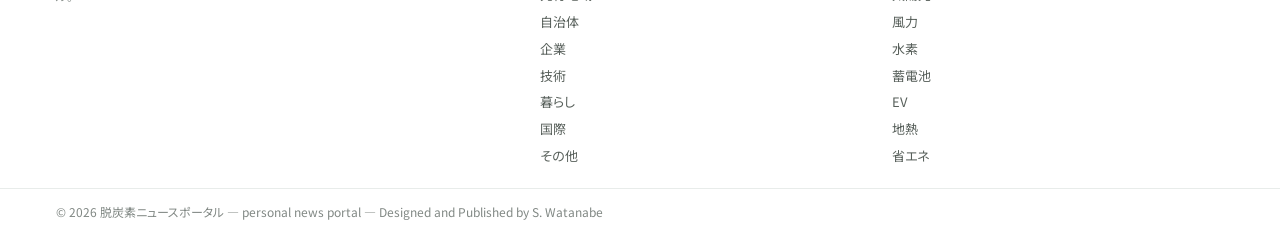
==== commit 4482c12f: "再エネ導入比率マップをindex.html/dashboard.htmlに移設 news.htmlから削除し、ホームページのニュース一覧下と、データ ダッシュボードのゼロカーボンシティ都道府県マップの" ====
--- a/site/index.html
+++ b/site/index.html
@@ -12,6 +12,7 @@
 <link rel="icon" href="assets/favicon.svg" type="image/svg+xml">
 <link rel="stylesheet" href="assets/css/base.css">
 <link rel="stylesheet" href="assets/css/portal.css">
+<link rel="stylesheet" href="assets/css/dashboard.css">
 </head>
 <body>
 <a class="skip-link" href="#main">本文へスキップ</a>
@@ -80,6 +81,13 @@
         <div class="feed" id="feed"></div>
         <div class="feed-more"><button type="button" id="feedMoreBtn"><span class="material-symbols-outlined" style="font-size:18px">expand_more</span>もっと読み込む</button></div>
       </div>
+
+      <!-- renewable energy adoption ratio by prefecture -->
+      <div class="card dash-card wide" id="renewable-map">
+        <div class="card-h"><h2><span class="bar"></span>再エネ導入比率（都道府県別）</h2></div>
+        <div id="renewableMapChart"></div>
+        <div class="src-line" id="renewableMapSrc"></div>
+      </div>
     </section>
 
     <!-- RIGHT RAIL -->
@@ -95,5 +103,6 @@
 <script src="assets/js/settings.js"></script>
 <script src="assets/js/chrome.js"></script>
 <script src="assets/js/portal.js"></script>
+<script src="assets/js/renewable-map.js"></script>
 </body>
 </html>
--- a/site/assets/css/base.css
+++ b/site/assets/css/base.css
@@ -24,7 +24,8 @@
   --beige:oklch(0.985 0.011 79);
   --hot:oklch(0.57 0.16 33);
   --visited:oklch(0.45 0.07 300);
-  --fs:14px;
+  --fs-d:0px;
+  --fs-dl:0px;
   --gap:14px;
   --pad:14px;
   --radius:9px;
@@ -64,7 +65,7 @@
   background:var(--bg);
   color:var(--ink);
   font-family:var(--body);
-  font-size:var(--fs);
+  font-size:calc(14px + var(--fs-d));
   line-height:1.6;
   -webkit-font-smoothing:antialiased;
   font-feature-settings:"palt" 1;
@@ -79,11 +80,11 @@
 .skip-link:focus{left:0;}
 
 /* ---------- utility bar ---------- */
-.util{background:var(--surface);border-top:3px solid var(--warm);border-bottom:1px solid var(--line);font-size:12px;color:var(--ink-2);}
+.util{background:var(--surface);border-top:3px solid var(--warm);border-bottom:1px solid var(--line);font-size:calc(12px + var(--fs-d));color:var(--ink-2);}
 .util .wrap{display:flex;align-items:center;justify-content:space-between;height:34px;gap:14px;}
 .util-l{display:flex;align-items:center;gap:14px;min-width:0;}
 .util-r{display:flex;align-items:center;gap:4px;flex:none;position:relative;}
-.util a,.util button.util-btn{display:inline-flex;align-items:center;gap:4px;padding:4px 8px;border-radius:6px;border:none;background:none;color:var(--ink-2);cursor:pointer;font-size:12px;font-family:var(--body);}
+.util a,.util button.util-btn{display:inline-flex;align-items:center;gap:4px;padding:4px 8px;border-radius:6px;border:none;background:none;color:var(--ink-2);cursor:pointer;font-size:calc(12px + var(--fs-d));font-family:var(--body);}
 .util a:hover,.util button.util-btn:hover{background:var(--surface-2);color:var(--ink);}
 .util .login{color:var(--brand-deep);font-weight:700;}
 .util .reg{border:1px solid var(--line);}
@@ -98,30 +99,30 @@
 .brand-mark{width:38px;height:38px;border-radius:11px;background:linear-gradient(150deg,var(--brand),var(--brand-deep));display:flex;align-items:center;justify-content:center;color:#fff;position:relative;flex:none;}
 .brand-mark::after{content:"";position:absolute;width:13px;height:13px;border-radius:50%;border:3px solid #fff;}
 .brand-mark::before{content:"";position:absolute;width:3px;height:11px;background:var(--brand);right:9px;top:7px;border-radius:2px;transform:rotate(32deg);}
-.brand-txt b{font-family:var(--head);font-weight:900;font-size:22px;letter-spacing:.02em;display:block;line-height:1.05;color:var(--ink);}
-.brand-txt span{font-size:10.5px;letter-spacing:.22em;color:var(--ink-3);font-weight:700;}
+.brand-txt b{font-family:var(--head);font-weight:900;font-size:calc(22px + var(--fs-dl));letter-spacing:.02em;display:block;line-height:1.05;color:var(--ink);}
+.brand-txt span{font-size:calc(10.5px + var(--fs-d));letter-spacing:.22em;color:var(--ink-3);font-weight:700;}
 
 .searchbox{max-width:560px;width:100%;}
 .search-tabs{display:flex;gap:2px;margin-bottom:6px;flex-wrap:wrap;}
-.search-tabs a{font-family:var(--body);font-size:12.5px;color:var(--ink-2);background:none;border:none;padding:5px 11px;border-radius:7px 7px 0 0;font-weight:500;text-decoration:none;}
+.search-tabs a{font-family:var(--body);font-size:calc(12.5px + var(--fs-d));color:var(--ink-2);background:none;border:none;padding:5px 11px;border-radius:7px 7px 0 0;font-weight:500;text-decoration:none;}
 .search-tabs a.on{color:var(--brand-deep);font-weight:700;background:var(--brand-tint);}
 .search-tabs a:hover{color:var(--ink);}
 .search-field{display:flex;border:2px solid var(--brand);border-radius:10px;overflow:hidden;background:var(--surface);}
-.search-field input{flex:1;border:none;outline:none;background:none;color:var(--ink);font-family:var(--body);font-size:15px;padding:10px 14px;min-width:0;}
+.search-field input{flex:1;border:none;outline:none;background:none;color:var(--ink);font-family:var(--body);font-size:calc(15px + var(--fs-d));padding:10px 14px;min-width:0;}
 .search-field input::placeholder{color:var(--ink-3);}
-.search-field button{border:none;background:var(--brand);color:#fff;font-family:var(--head);font-weight:700;font-size:14px;padding:0 22px;cursor:pointer;display:flex;align-items:center;gap:5px;}
+.search-field button{border:none;background:var(--brand);color:#fff;font-family:var(--head);font-weight:700;font-size:calc(14px + var(--fs-d));padding:0 22px;cursor:pointer;display:flex;align-items:center;gap:5px;}
 .search-field button:hover{background:var(--brand-deep);}
-.search-sugg{display:flex;flex-wrap:wrap;gap:6px;margin-top:8px;font-size:11.5px;color:var(--ink-3);}
+.search-sugg{display:flex;flex-wrap:wrap;gap:6px;margin-top:8px;font-size:calc(11.5px + var(--fs-d));color:var(--ink-3);}
 .search-sugg a{padding:2px 9px;border:1px solid var(--line);border-radius:999px;}
 .search-sugg a:hover{border-color:var(--brand);color:var(--brand-deep);}
 
 .mini-gauge{width:210px;background:var(--surface-2);border:1px solid var(--line);border-radius:var(--radius);padding:11px 13px;}
-.mini-gauge .mg-top{display:flex;align-items:center;justify-content:space-between;font-size:11px;color:var(--ink-2);margin-bottom:3px;}
-.mini-gauge .mg-val{font-family:var(--head);font-weight:900;font-size:26px;color:var(--brand-deep);line-height:1;}
-.mini-gauge .mg-val small{font-size:13px;font-weight:700;}
+.mini-gauge .mg-top{display:flex;align-items:center;justify-content:space-between;font-size:calc(11px + var(--fs-d));color:var(--ink-2);margin-bottom:3px;}
+.mini-gauge .mg-val{font-family:var(--head);font-weight:900;font-size:calc(26px + var(--fs-dl));color:var(--brand-deep);line-height:1;}
+.mini-gauge .mg-val small{font-size:calc(13px + var(--fs-d));font-weight:700;}
 .mini-gauge .mg-bar{height:7px;border-radius:4px;background:var(--line);margin:8px 0 5px;overflow:hidden;}
 .mini-gauge .mg-bar i{display:block;height:100%;background:linear-gradient(90deg,var(--brand),var(--accent));border-radius:4px;}
-.mini-gauge .mg-foot{font-size:10.5px;color:var(--ink-3);}
+.mini-gauge .mg-foot{font-size:calc(10.5px + var(--fs-d));color:var(--ink-3);}
 
 /* ---------- service shortcuts ---------- */
 .shortcuts{background:var(--surface);border-bottom:1px solid var(--line);}
@@ -129,7 +130,7 @@
 .sc{display:flex;flex-direction:column;align-items:center;gap:5px;padding:9px 4px;border-radius:9px;color:var(--ink-2);text-align:center;}
 .sc:hover{background:var(--surface-2);color:var(--brand-deep);}
 .sc .ic{width:34px;height:34px;border-radius:50%;background:var(--brand-tint);color:var(--brand-deep);display:flex;align-items:center;justify-content:center;}
-.sc span.lb{font-size:10.5px;font-weight:500;line-height:1.25;}
+.sc span.lb{font-size:calc(10.5px + var(--fs-d));font-weight:500;line-height:1.25;}
 .sc.on .ic{background:var(--brand-deep);color:#fff;}
 .sc.on span.lb{color:var(--brand-deep);font-weight:700;}
 .sc.muted{color:var(--ink-3);}
@@ -137,8 +138,8 @@
 
 /* ---------- alert ribbon ---------- */
 .ribbon{background:var(--accent-tint);border-bottom:1px solid color-mix(in oklch,var(--accent),transparent 70%);}
-.ribbon .wrap{display:flex;align-items:center;gap:12px;padding:8px 16px;font-size:12.5px;}
-.ribbon .tag{background:var(--accent);color:#fff;font-weight:700;font-size:11px;line-height:1.3;text-align:center;padding:4px 9px;border-radius:5px;flex:none;}
+.ribbon .wrap{display:flex;align-items:center;gap:12px;padding:8px 16px;font-size:calc(12.5px + var(--fs-d));}
+.ribbon .tag{background:var(--accent);color:#fff;font-weight:700;font-size:calc(11px + var(--fs-d));line-height:1.3;text-align:center;padding:4px 9px;border-radius:5px;flex:none;}
 .ribbon b{color:var(--ink);}
 .ribbon .more{margin-left:auto;color:var(--accent);font-weight:700;flex:none;}
 
@@ -146,92 +147,92 @@
 .card{background:var(--surface);border:1px solid var(--line);border-radius:var(--radius);}
 .card + .card{margin-top:var(--gap);}
 .card-h{display:flex;align-items:center;gap:8px;padding:11px var(--pad);background:var(--beige);border-radius:var(--radius) var(--radius) 0 0;border-bottom:1px solid var(--line-2);}
-.card-h h2{font-family:var(--head);font-weight:700;font-size:15px;margin:0;display:flex;align-items:center;gap:7px;}
+.card-h h2{font-family:var(--head);font-weight:700;font-size:calc(15px + var(--fs-d));margin:0;display:flex;align-items:center;gap:7px;}
 .card-h h2 .bar{width:4px;height:16px;border-radius:2px;background:linear-gradient(180deg,var(--warm),var(--beige));}
-.card-h .all{margin-left:auto;font-size:11.5px;color:var(--ink-2);display:inline-flex;align-items:center;}
+.card-h .all{margin-left:auto;font-size:calc(11.5px + var(--fs-d));color:var(--ink-2);display:inline-flex;align-items:center;}
 .card-h .all:hover{color:var(--brand-deep);}
-.card-h .upd{margin-left:auto;font-size:10.5px;color:var(--ink-3);}
+.card-h .upd{margin-left:auto;font-size:calc(10.5px + var(--fs-d));color:var(--ink-3);}
 
 /* breadcrumb (article/dashboard) */
-.crumb{display:flex;align-items:center;gap:6px;font-size:11.5px;color:var(--ink-3);padding:12px 0;flex-wrap:wrap;}
+.crumb{display:flex;align-items:center;gap:6px;font-size:calc(11.5px + var(--fs-d));color:var(--ink-3);padding:12px 0;flex-wrap:wrap;}
 .crumb a:hover{color:var(--brand-deep);}
 .crumb .material-symbols-outlined{font-size:14px;}
 
 /* left nav */
 .nav-list{padding:6px;}
-.nav-list a{display:flex;align-items:center;gap:9px;padding:8px 10px;border-radius:7px;font-size:13px;font-weight:500;color:var(--ink);}
+.nav-list a{display:flex;align-items:center;gap:9px;padding:8px 10px;border-radius:7px;font-size:calc(13px + var(--fs-d));font-weight:500;color:var(--ink);}
 .nav-list a:hover,.nav-list a.on{background:var(--brand-tint);color:var(--brand-deep);}
 .nav-list a .material-symbols-outlined{font-size:18px;color:var(--brand);}
-.nav-list a .ct{margin-left:auto;font-size:10.5px;color:var(--ink-3);font-weight:400;}
+.nav-list a .ct{margin-left:auto;font-size:calc(10.5px + var(--fs-d));color:var(--ink-3);font-weight:400;}
 .nav-sub{padding:4px 6px 8px;border-top:1px solid var(--line-2);margin-top:4px;}
-.nav-sub .lbl{font-size:10.5px;color:var(--ink-3);font-weight:700;padding:6px 10px 3px;letter-spacing:.05em;}
-.nav-sub a{display:block;padding:5px 10px;font-size:12px;color:var(--ink-2);border-radius:6px;}
+.nav-sub .lbl{font-size:calc(10.5px + var(--fs-d));color:var(--ink-3);font-weight:700;padding:6px 10px 3px;letter-spacing:.05em;}
+.nav-sub a{display:block;padding:5px 10px;font-size:calc(12px + var(--fs-d));color:var(--ink-2);border-radius:6px;}
 .nav-sub a:hover{color:var(--brand-deep);background:var(--surface-2);}
-.pref{margin:6px;padding:10px 11px;background:var(--surface-2);border:1px dashed var(--line);border-radius:8px;font-size:11.5px;color:var(--ink-2);}
-.pref b{color:var(--ink);display:flex;align-items:center;gap:5px;font-size:12px;}
+.pref{margin:6px;padding:10px 11px;background:var(--surface-2);border:1px dashed var(--line);border-radius:8px;font-size:calc(11.5px + var(--fs-d));color:var(--ink-2);}
+.pref b{color:var(--ink);display:flex;align-items:center;gap:5px;font-size:calc(12px + var(--fs-d));}
 .pref a{color:var(--brand-deep);font-weight:700;}
 
 /* topics / headline lists (reused for "related articles" etc.) */
 .topics-tabs{display:flex;gap:0;background:var(--beige);border-bottom:1px solid var(--line-2);border-radius:var(--radius) var(--radius) 0 0;overflow-x:auto;}
-.topics-tabs button{font-family:var(--head);font-weight:700;font-size:13px;color:var(--ink-2);background:none;border:none;border-bottom:2.5px solid transparent;padding:11px 14px;cursor:pointer;white-space:nowrap;}
+.topics-tabs button{font-family:var(--head);font-weight:700;font-size:calc(13px + var(--fs-d));color:var(--ink-2);background:none;border:none;border-bottom:2.5px solid transparent;padding:11px 14px;cursor:pointer;white-space:nowrap;}
 .topics-tabs button.on{color:var(--brand-deep);border-bottom-color:var(--brand);}
 .topics-tabs button:hover{color:var(--ink);}
 .topic-lead{display:grid;grid-template-columns:172px minmax(0,1fr);gap:14px;padding:14px;border-bottom:1px solid var(--line-2);}
 .topic-lead .thumb{height:108px;}
-.topic-lead .tl-body h3{font-family:var(--head);font-weight:700;font-size:19px;line-height:1.4;margin:0 0 7px;letter-spacing:.01em;}
+.topic-lead .tl-body h3{font-family:var(--head);font-weight:700;font-size:calc(19px + var(--fs-dl));line-height:1.4;margin:0 0 7px;letter-spacing:.01em;}
 .topic-lead .tl-body h3:hover{color:var(--brand-deep);}
-.topic-lead .tl-body p{margin:0;font-size:12.5px;color:var(--ink-2);line-height:1.65;}
-.topic-meta{display:flex;align-items:center;gap:9px;margin-bottom:9px;font-size:11px;color:var(--ink-3);flex-wrap:wrap;}
+.topic-lead .tl-body p{margin:0;font-size:calc(12.5px + var(--fs-d));color:var(--ink-2);line-height:1.65;}
+.topic-meta{display:flex;align-items:center;gap:9px;margin-bottom:9px;font-size:calc(11px + var(--fs-d));color:var(--ink-3);flex-wrap:wrap;}
 .topic-meta .src{color:var(--ink-2);font-weight:500;}
 .headlines{list-style:none;margin:0;padding:4px 0;}
-.headlines li a{display:flex;align-items:flex-start;gap:10px;padding:9px 14px;font-size:13.5px;line-height:1.5;border-bottom:1px solid var(--line-2);min-width:0;}
+.headlines li a{display:flex;align-items:flex-start;gap:10px;padding:9px 14px;font-size:calc(13.5px + var(--fs-d));line-height:1.5;border-bottom:1px solid var(--line-2);min-width:0;}
 .headlines li:last-child a{border-bottom:none;}
 .headlines li a:hover{background:var(--surface-2);}
 .headlines li a:hover .ttl{color:var(--brand-deep);}
-.headlines .rank{flex:none;width:18px;font-family:var(--head);font-weight:900;color:var(--brand);font-size:14px;text-align:center;padding-top:1px;}
+.headlines .rank{flex:none;width:18px;font-family:var(--head);font-weight:900;color:var(--brand);font-size:calc(14px + var(--fs-d));text-align:center;padding-top:1px;}
 .headlines .hl-body{flex:1;min-width:0;display:flex;flex-direction:column;gap:4px;}
-.headlines .hl-meta{display:flex;align-items:center;gap:6px;font-size:10.5px;color:var(--ink-3);flex-wrap:wrap;}
+.headlines .hl-meta{display:flex;align-items:center;gap:6px;font-size:calc(10.5px + var(--fs-d));color:var(--ink-3);flex-wrap:wrap;}
 .headlines .hl-row2{display:flex;align-items:baseline;gap:8px;min-width:0;}
 .headlines .ttl{flex:1;font-weight:500;min-width:0;}
-.headlines .new{flex:none;color:var(--hot);font-weight:700;font-size:10px;border:1px solid color-mix(in oklch,var(--hot),transparent 60%);border-radius:4px;padding:0 4px;}
-.headlines .pv{flex:none;font-size:10.5px;color:var(--ink-3);font-variant-numeric:tabular-nums;}
-.topics-foot{display:flex;align-items:center;justify-content:space-between;padding:10px 14px;border-top:1px solid var(--line-2);font-size:11px;color:var(--ink-3);gap:10px;}
+.headlines .new{flex:none;color:var(--hot);font-weight:700;font-size:calc(10px + var(--fs-d));border:1px solid color-mix(in oklch,var(--hot),transparent 60%);border-radius:4px;padding:0 4px;}
+.headlines .pv{flex:none;font-size:calc(10.5px + var(--fs-d));color:var(--ink-3);font-variant-numeric:tabular-nums;}
+.topics-foot{display:flex;align-items:center;justify-content:space-between;padding:10px 14px;border-top:1px solid var(--line-2);font-size:calc(11px + var(--fs-d));color:var(--ink-3);gap:10px;}
 .topics-foot a{color:var(--brand-deep);font-weight:700;}
 
 /* KPI strip */
 .kpis{display:grid;grid-template-columns:repeat(4,minmax(0,1fr));gap:1px;background:var(--line-2);}
 .kpi{background:var(--surface);padding:13px 14px;}
-.kpi .k-l{font-size:11px;color:var(--ink-2);display:flex;align-items:center;gap:5px;margin-bottom:4px;flex-wrap:wrap;min-width:0;}
+.kpi .k-l{font-size:calc(11px + var(--fs-d));color:var(--ink-2);display:flex;align-items:center;gap:5px;margin-bottom:4px;flex-wrap:wrap;min-width:0;}
 .kpi .k-l .material-symbols-outlined{font-size:16px;color:var(--brand);}
-.kpi .k-v{font-family:var(--head);font-weight:900;font-size:23px;line-height:1;color:var(--ink);font-variant-numeric:tabular-nums;min-width:0;}
-.kpi .k-v small{font-size:12px;font-weight:700;color:var(--ink-2);}
-.kpi .k-d{font-size:10.5px;font-weight:700;margin-top:5px;display:inline-flex;align-items:center;gap:2px;flex-wrap:wrap;}
+.kpi .k-v{font-family:var(--head);font-weight:900;font-size:calc(23px + var(--fs-dl));line-height:1;color:var(--ink);font-variant-numeric:tabular-nums;min-width:0;}
+.kpi .k-v small{font-size:calc(12px + var(--fs-d));font-weight:700;color:var(--ink-2);}
+.kpi .k-d{font-size:calc(10.5px + var(--fs-d));font-weight:700;margin-top:5px;display:inline-flex;align-items:center;gap:2px;flex-wrap:wrap;}
 .k-d.up{color:var(--brand-deep);}
 .k-d.down{color:var(--accent);}
-.kpi .k-src{font-size:9.5px;color:var(--ink-3);line-height:1.5;margin-top:6px;padding-top:6px;border-top:1px solid var(--line-2);}
+.kpi .k-src{font-size:calc(9.5px + var(--fs-d));color:var(--ink-3);line-height:1.5;margin-top:6px;padding-top:6px;border-top:1px solid var(--line-2);}
 .kpi .k-src a{color:var(--ink-2);font-weight:600;text-decoration:underline;}
 
 /* feed */
 .feed{display:grid;grid-template-columns:1fr 1fr;gap:1px;background:var(--line-2);}
-.feed-empty{grid-column:1/-1;padding:32px 14px;text-align:center;color:var(--ink-3);font-size:13.5px;background:var(--surface);}
+.feed-empty{grid-column:1/-1;padding:32px 14px;text-align:center;color:var(--ink-3);font-size:calc(13.5px + var(--fs-d));background:var(--surface);}
 .fitem{background:var(--surface);display:grid;grid-template-columns:104px minmax(0,1fr);gap:12px;padding:13px 14px;}
 .fitem:hover{background:var(--surface-2);}
 .fitem .thumb{height:70px;}
 .fitem>div:last-child{display:flex;flex-direction:column;gap:6px;min-width:0;}
-.fitem h4{margin:0;font-size:13.5px;font-weight:500;line-height:1.5;letter-spacing:.01em;}
+.fitem h4{margin:0;font-size:calc(13.5px + var(--fs-d));font-weight:500;line-height:1.5;letter-spacing:.01em;}
 .fitem:hover h4{color:var(--brand-deep);}
-.fitem .fm{display:flex;align-items:center;gap:8px;font-size:10.5px;color:var(--ink-3);flex-wrap:wrap;}
+.fitem .fm{display:flex;align-items:center;gap:8px;font-size:calc(10.5px + var(--fs-d));color:var(--ink-3);flex-wrap:wrap;}
 .fitem .cat{display:inline-flex;align-items:center;gap:3px;color:color-mix(in oklch,var(--ct,var(--brand)),var(--ink) 22%);font-weight:700;background:color-mix(in oklch,var(--ct,var(--brand)),var(--surface) 86%);padding:1px 7px;border-radius:4px;}
 [data-dark="true"] .fitem .cat{color:color-mix(in oklch,var(--ct,var(--brand)),white 30%);background:color-mix(in oklch,var(--ct,var(--brand)),var(--surface) 72%);}
 .feed-more{padding:13px;text-align:center;}
-.feed-more a,.feed-more button{display:inline-flex;align-items:center;gap:6px;border:1px solid var(--line);border-radius:999px;padding:8px 22px;font-size:13px;font-weight:700;color:var(--ink);background:none;cursor:pointer;}
+.feed-more a,.feed-more button{display:inline-flex;align-items:center;gap:6px;border:1px solid var(--line);border-radius:999px;padding:8px 22px;font-size:calc(13px + var(--fs-d));font-weight:700;color:var(--ink);background:none;cursor:pointer;}
 .feed-more a:hover,.feed-more button:hover{border-color:var(--brand);color:var(--brand-deep);background:var(--brand-tint);}
 
 /* thumb placeholder */
 .thumb{border-radius:6px;overflow:hidden;position:relative;background:
    repeating-linear-gradient(135deg, var(--surface-2) 0 9px, color-mix(in oklch,var(--brand),transparent 90%) 9px 18px);
    border:1px solid var(--line-2);display:flex;align-items:center;justify-content:center;flex:none;}
-.thumb span{font-family:ui-monospace,Menlo,monospace;font-size:9px;letter-spacing:.1em;color:var(--ink-3);background:color-mix(in oklch,var(--surface),transparent 15%);padding:1px 6px;border-radius:4px;}
+.thumb span{font-family:ui-monospace,Menlo,monospace;font-size:calc(9px + var(--fs-d));letter-spacing:.1em;color:var(--ink-3);background:color-mix(in oklch,var(--surface),transparent 15%);padding:1px 6px;border-radius:4px;}
 .thumb img{width:100%;height:100%;object-fit:cover;display:block;}
 
 /* category-based thumbnail fallback (no real article image): 写真風/アイコン風 を
@@ -240,13 +241,13 @@
 .thumb-fallback .tf-photo{position:absolute;inset:0;width:100%;height:100%;object-fit:cover;display:block;}
 .thumb-fallback .ti{display:none;}
 .thumb-fallback .clabel{position:absolute;left:7px;bottom:7px;z-index:2;display:inline-flex;align-items:center;gap:4px;
-  font-size:10px;font-weight:700;color:#fff;background:color-mix(in oklch,var(--ct,var(--brand)),black 8%);
+  font-size:calc(10px + var(--fs-d));font-weight:700;color:#fff;background:color-mix(in oklch,var(--ct,var(--brand)),black 8%);
   padding:2px 8px;border-radius:999px;letter-spacing:.02em;}
 .thumb-fallback .clabel .material-symbols-outlined{font-size:13px;}
 
 /* 一覧アイテムの1行目に置くカテゴリバッジ(.clabelと同じ色付きピル)。
    新着ニュース一覧/トピックス注目記事/見出しリストで共通利用。 */
-.cat-badge{display:inline-flex;align-items:center;gap:4px;flex:none;font-size:10px;font-weight:700;color:#fff;
+.cat-badge{display:inline-flex;align-items:center;gap:4px;flex:none;font-size:calc(10px + var(--fs-d));font-weight:700;color:#fff;
   background:color-mix(in oklch,var(--ct,var(--brand)),black 8%);padding:2px 8px;border-radius:999px;letter-spacing:.02em;}
 .cat-badge .material-symbols-outlined{font-size:13px;}
 :root[data-thumbstyle="icon"] .thumb-fallback{
@@ -264,58 +265,59 @@
 .rail-data{padding:6px 14px 14px;}
 .rail-data .rd{display:flex;align-items:center;justify-content:space-between;padding:10px 0;border-bottom:1px dashed var(--line);}
 .rail-data .rd:last-child{border-bottom:none;}
-.rail-data .rd .rl{font-size:12px;color:var(--ink-2);min-width:0;}
-.rail-data .rd .rl b{display:block;color:var(--ink);font-size:12.5px;font-weight:700;}
-.rail-data .rd .rv{font-family:var(--head);font-weight:900;font-size:19px;color:var(--brand-deep);text-align:right;font-variant-numeric:tabular-nums;}
-.rail-data .rd .rv small{font-size:10.5px;color:var(--ink-3);font-weight:500;display:block;}
+.rail-data .rd .rl{font-size:calc(12px + var(--fs-d));color:var(--ink-2);min-width:0;}
+.rail-data .rd .rl b{display:block;color:var(--ink);font-size:calc(12.5px + var(--fs-d));font-weight:700;}
+.rail-data .rd .rv{font-family:var(--head);font-weight:900;font-size:calc(19px + var(--fs-dl));color:var(--brand-deep);text-align:right;font-variant-numeric:tabular-nums;}
+.rail-data .rd .rv small{font-size:calc(10.5px + var(--fs-d));color:var(--ink-3);font-weight:500;display:block;}
 
 .events{list-style:none;margin:0;padding:6px;}
 .events li a{display:flex;gap:11px;padding:8px 8px;border-radius:7px;}
 .events li a:hover{background:var(--surface-2);}
 .events .ev-d{flex:none;width:46px;text-align:center;background:var(--brand-tint);border-radius:7px;padding:5px 0;color:var(--brand-deep);}
-.events .ev-d b{font-family:var(--head);font-weight:900;font-size:17px;line-height:1;display:block;}
-.events .ev-d span{font-size:9.5px;font-weight:700;}
-.events .ev-t{font-size:12.5px;font-weight:500;line-height:1.45;}
-.events .ev-t span{display:block;font-size:10.5px;color:var(--ink-3);font-weight:400;margin-top:2px;}
-.events .ev-empty{padding:18px 8px;text-align:center;color:var(--ink-3);font-size:12.5px;}
+.events .ev-d b{font-family:var(--head);font-weight:900;font-size:calc(17px + var(--fs-d));line-height:1;display:block;}
+.events .ev-d span{font-size:calc(9.5px + var(--fs-d));font-weight:700;}
+.events .ev-t{font-size:calc(12.5px + var(--fs-d));font-weight:500;line-height:1.45;}
+.events .ev-t span{display:block;font-size:calc(10.5px + var(--fs-d));color:var(--ink-3);font-weight:400;margin-top:2px;}
+.events .ev-empty{padding:18px 8px;text-align:center;color:var(--ink-3);font-size:calc(12.5px + var(--fs-d));}
 
 .ranklist{list-style:none;margin:0;padding:6px 6px 10px;counter-reset:r;}
 .ranklist li a{display:flex;align-items:center;gap:11px;padding:7px 8px;border-radius:7px;}
 .ranklist li a:hover{background:var(--surface-2);}
 .ranklist li a:hover .rk-t{color:var(--brand-deep);}
-.ranklist .rk-n{counter-increment:r;flex:none;width:21px;height:21px;border-radius:5px;display:flex;align-items:center;justify-content:center;font-family:var(--head);font-weight:900;font-size:12px;background:var(--surface-2);color:var(--ink-2);}
+.ranklist .rk-n{counter-increment:r;flex:none;width:21px;height:21px;border-radius:5px;display:flex;align-items:center;justify-content:center;font-family:var(--head);font-weight:900;font-size:calc(12px + var(--fs-d));background:var(--surface-2);color:var(--ink-2);}
 .ranklist li:nth-child(-n+3) .rk-n{background:var(--brand);color:#fff;}
 .ranklist .rk-n::before{content:counter(r);}
-.ranklist .rk-t{font-size:13px;font-weight:500;flex:1;}
-.ranklist .rk-up{font-size:10px;color:var(--hot);font-weight:700;}
+.ranklist .rk-t{font-size:calc(13px + var(--fs-d));font-weight:500;flex:1;}
+.ranklist .rk-up{font-size:calc(10px + var(--fs-d));color:var(--hot);font-weight:700;}
 
 .glossary{display:flex;flex-wrap:wrap;gap:7px;padding:13px 14px;align-items:flex-start;}
 .gl-item{display:flex;flex-direction:column;}
 .gl-item:has(.gl-def.show){flex-basis:100%;}
-.gl-term{font-size:12px;border:1px solid var(--line);border-radius:999px;padding:5px 12px;color:var(--ink-2);background:none;cursor:pointer;}
+.gl-term{font-size:calc(12px + var(--fs-d));border:1px solid var(--line);border-radius:999px;padding:5px 12px;color:var(--ink-2);background:none;cursor:pointer;}
 .gl-term:hover,.gl-term.on{border-color:var(--brand);color:var(--brand-deep);background:var(--brand-tint);}
-.gl-def{display:none;margin:6px 0 0;font-size:12px;line-height:1.7;color:var(--ink-2);background:var(--surface-2);border-radius:8px;padding:9px 12px;}
+.gl-def{display:none;margin:6px 0 0;font-size:calc(12px + var(--fs-d));line-height:1.7;color:var(--ink-2);background:var(--surface-2);border-radius:8px;padding:9px 12px;}
 .gl-def.show{display:block;}
+.gl-pending-note{margin:0;padding:9px 14px 13px;font-size:calc(11px + var(--fs-d));color:var(--ink-3);border-top:1px solid var(--line);}
 
 .promo{background:linear-gradient(160deg,var(--brand-deep),var(--brand));color:#fff;border:none;}
 .promo .ph{padding:15px 16px 6px;}
-.promo .pk{font-size:11px;font-weight:700;letter-spacing:.08em;opacity:.85;}
-.promo h3{font-family:var(--head);font-weight:900;font-size:18px;margin:5px 0 0;line-height:1.4;}
-.promo p{margin:8px 16px 0;font-size:12px;line-height:1.6;opacity:.92;}
-.promo .pbtn{margin:13px 16px 16px;display:inline-flex;align-items:center;gap:6px;background:#fff;color:var(--brand-deep);font-weight:700;font-size:12.5px;padding:8px 16px;border-radius:999px;}
+.promo .pk{font-size:calc(11px + var(--fs-d));font-weight:700;letter-spacing:.08em;opacity:.85;}
+.promo h3{font-family:var(--head);font-weight:900;font-size:calc(18px + var(--fs-dl));margin:5px 0 0;line-height:1.4;}
+.promo p{margin:8px 16px 0;font-size:calc(12px + var(--fs-d));line-height:1.6;opacity:.92;}
+.promo .pbtn{margin:13px 16px 16px;display:inline-flex;align-items:center;gap:6px;background:#fff;color:var(--brand-deep);font-weight:700;font-size:calc(12.5px + var(--fs-d));padding:8px 16px;border-radius:999px;}
 
 /* ---------- footer ---------- */
 .footer{background:var(--surface);border-top:1px solid var(--line);margin-top:10px;}
 .foot-links{padding:24px 0 18px;display:grid;grid-template-columns:1.4fr 1fr 1fr;gap:20px;}
-.foot-links .fcol b{font-family:var(--head);font-size:13px;display:block;margin-bottom:10px;color:var(--ink);}
-.foot-links .fcol a{display:block;font-size:12px;color:var(--ink-2);padding:3px 0;}
+.foot-links .fcol b{font-family:var(--head);font-size:calc(13px + var(--fs-d));display:block;margin-bottom:10px;color:var(--ink);}
+.foot-links .fcol a{display:block;font-size:calc(12px + var(--fs-d));color:var(--ink-2);padding:3px 0;}
 .foot-links .fcol a:hover{color:var(--brand-deep);}
 .foot-brand{display:flex;align-items:center;gap:10px;margin-bottom:10px;}
 .foot-brand .brand-mark{width:30px;height:30px;border-radius:9px;}
-.foot-brand b{font-family:var(--head);font-weight:900;font-size:16px;}
-.foot-note{font-size:11px;color:var(--ink-3);line-height:1.7;}
+.foot-brand b{font-family:var(--head);font-weight:900;font-size:calc(16px + var(--fs-d));}
+.foot-note{font-size:calc(11px + var(--fs-d));color:var(--ink-3);line-height:1.7;}
 .foot-bottom{border-top:1px solid var(--line-2);}
-.foot-bottom .wrap{display:flex;align-items:center;justify-content:space-between;padding:13px 16px;font-size:11px;color:var(--ink-3);flex-wrap:wrap;gap:8px;}
+.foot-bottom .wrap{display:flex;align-items:center;justify-content:space-between;padding:13px 16px;font-size:calc(11px + var(--fs-d));color:var(--ink-3);flex-wrap:wrap;gap:8px;}
 .foot-bottom a{margin-right:14px;}
 .foot-bottom a:hover{color:var(--brand-deep);}
 
@@ -326,15 +328,15 @@
   z-index:500;padding:6px;display:none;text-align:left;color:var(--ink);}
 .set-pop.open{display:block;}
 .set-pop .sp-h{display:flex;align-items:center;justify-content:space-between;padding:9px 9px 7px;}
-.set-pop .sp-h b{font-family:var(--head);font-size:13px;}
+.set-pop .sp-h b{font-family:var(--head);font-size:calc(13px + var(--fs-d));}
 .set-pop .sp-h button{border:none;background:none;cursor:pointer;color:var(--ink-3);width:24px;height:24px;border-radius:6px;display:flex;align-items:center;justify-content:center;}
 .set-pop .sp-h button:hover{background:var(--surface-2);color:var(--ink);}
 .set-pop .sp-body{padding:2px 9px 10px;display:flex;flex-direction:column;gap:14px;max-height:70vh;overflow:auto;}
 .sp-row{display:flex;flex-direction:column;gap:7px;}
-.sp-row .sp-lbl{font-size:11.5px;font-weight:700;color:var(--ink-2);display:flex;justify-content:space-between;}
+.sp-row .sp-lbl{font-size:calc(11.5px + var(--fs-d));font-weight:700;color:var(--ink-2);display:flex;justify-content:space-between;}
 .sp-row .sp-lbl span.val{font-weight:500;color:var(--ink-3);}
 .sp-seg{display:flex;gap:4px;background:var(--surface-2);border-radius:8px;padding:3px;}
-.sp-seg button{flex:1;border:none;background:none;border-radius:6px;padding:6px 4px;font-size:11.5px;font-weight:600;color:var(--ink-2);cursor:pointer;}
+.sp-seg button{flex:1;border:none;background:none;border-radius:6px;padding:6px 4px;font-size:calc(11.5px + var(--fs-d));font-weight:600;color:var(--ink-2);cursor:pointer;}
 .sp-seg button.on{background:var(--surface);color:var(--brand-deep);box-shadow:0 1px 2px rgba(0,0,0,.12);}
 .sp-swatches{display:flex;gap:8px;}
 .sp-swatch{width:30px;height:30px;border-radius:50%;border:2px solid transparent;cursor:pointer;position:relative;flex:none;}
@@ -345,13 +347,13 @@
 .sp-toggle[data-on="1"]{background:var(--brand);}
 .sp-toggle i{position:absolute;top:2px;left:2px;width:16px;height:16px;border-radius:50%;background:#fff;box-shadow:0 1px 2px rgba(0,0,0,.25);transition:transform .15s;}
 .sp-toggle[data-on="1"] i{transform:translateX(16px);}
-.sp-select{width:100%;height:32px;border:1px solid var(--line);border-radius:7px;background:var(--surface);color:var(--ink);font:inherit;font-size:12.5px;padding:0 8px;}
+.sp-select{width:100%;height:32px;border:1px solid var(--line);border-radius:7px;background:var(--surface);color:var(--ink);font:inherit;font-size:calc(12.5px + var(--fs-d));padding:0 8px;}
 .sp-slider{width:100%;height:4px;}
-.sp-reset{font-size:11.5px;color:var(--ink-3);text-align:left;background:none;border:none;cursor:pointer;padding:4px 0;}
+.sp-reset{font-size:calc(11.5px + var(--fs-d));color:var(--ink-3);text-align:left;background:none;border:none;cursor:pointer;padding:4px 0;}
 .sp-reset:hover{color:var(--brand-deep);}
 
 /* ---------- static data indicator ---------- */
-.static-tag{display:inline-flex;align-items:center;flex:none;font-size:9.5px;font-weight:700;letter-spacing:.02em;color:var(--ink-3);background:var(--surface-2);border:1px solid var(--line);border-radius:999px;padding:1px 7px;}
+.static-tag{display:inline-flex;align-items:center;flex:none;font-size:calc(9.5px + var(--fs-d));font-weight:700;letter-spacing:.02em;color:var(--ink-3);background:var(--surface-2);border:1px solid var(--line);border-radius:999px;padding:1px 7px;}
 .is-static{opacity:.72;}
 .is-static .k-v,.is-static .rv{color:var(--ink-3);}
 .is-static .k-d.up,.is-static .k-d.down{color:var(--ink-3);}
@@ -375,3 +377,20 @@
   .topic-lead .thumb{height:160px;}
   .foot-links{grid-template-columns:1fr;}
 }
+
+/* 脱炭素行政ダイジェスト */
+.digest-today{padding:10px var(--pad) 8px;border-bottom:1px solid var(--line);}
+.digest-today a{display:flex;align-items:center;gap:10px;font-size:calc(12px + var(--fs-d));color:var(--ink-2);text-decoration:none;}
+.digest-today a:hover{color:var(--brand-deep);}
+.digest-today b{font-size:calc(22px + var(--fs-dl));font-weight:900;color:var(--brand-deep);line-height:1;}
+.dg-h{padding:10px var(--pad) 3px;font-size:calc(10.5px + var(--fs-d));font-weight:700;color:var(--ink-3);letter-spacing:.04em;border-top:1px solid var(--line);}
+.dg-sched{padding:5px var(--pad) 4px;display:grid;grid-template-columns:auto 1fr auto;gap:3px 6px;align-items:start;}
+.dg-sched a{font-size:calc(12px + var(--fs-d));color:var(--ink);line-height:1.35;grid-column:1/-1;}
+.dg-sched a:hover{color:var(--brand-deep);}
+.dg-type{font-size:calc(10px + var(--fs-d));background:var(--brand-tint);color:var(--brand-deep);padding:1px 5px;border-radius:3px;flex:none;white-space:nowrap;}
+.dg-date{font-size:calc(10.5px + var(--fs-d));color:var(--ink-3);white-space:nowrap;}
+.dg-sub-list{margin:0;padding:0 0 4px;list-style:none;}
+.dg-sub-list li a{display:block;padding:5px var(--pad);font-size:calc(12px + var(--fs-d));color:var(--ink);line-height:1.4;border-bottom:1px solid var(--line);text-decoration:none;}
+.dg-sub-list li a:hover{background:var(--surface-2);color:var(--brand-deep);}
+.dg-src{display:block;font-size:calc(10.5px + var(--fs-d));color:var(--ink-3);margin-bottom:1px;}
+.dg-empty{padding:6px var(--pad) 8px;font-size:calc(12px + var(--fs-d));color:var(--ink-3);margin:0;}
--- a/site/assets/css/portal.css
+++ b/site/assets/css/portal.css
@@ -5,7 +5,7 @@
 .tag-shortcuts{display:grid;grid-template-columns:repeat(4,1fr);gap:2px;padding:10px;}
 
 .filter-chip{display:none;align-items:center;gap:8px;margin:0 0 var(--gap);padding:9px 14px;
-  background:var(--brand-tint);color:var(--brand-deep);border-radius:var(--radius);font-size:12.5px;font-weight:700;}
+  background:var(--brand-tint);color:var(--brand-deep);border-radius:var(--radius);font-size:calc(12.5px + var(--fs-d));font-weight:700;}
 .filter-chip.show{display:flex;}
 .filter-chip button{margin-left:auto;border:none;background:none;color:var(--brand-deep);
   display:flex;align-items:center;cursor:pointer;font-weight:700;}
--- a/site/assets/css/dashboard.css
+++ b/site/assets/css/dashboard.css
@@ -0,0 +1,60 @@
+/* dashboard.html — data dashboard: KPI strip + hand-rolled SVG charts, no chart library. */
+/* dashboard.html / glossary.html はニュース検索の対象が無いため検索窓を非表示にする(タブ切替は維持)。 */
+.masthead .search-field,
+.masthead .search-sugg{display:none;}
+
+.dash-wrap{max-width:980px;}
+.dash-head{display:flex;align-items:baseline;gap:12px;margin:14px 0 16px;flex-wrap:wrap;}
+.dash-head h1{font-family:var(--head);font-weight:900;font-size:calc(24px + var(--fs-dl));margin:0;letter-spacing:.01em;}
+.dash-head .upd{font-size:calc(11.5px + var(--fs-d));color:var(--ink-3);}
+.dash-disclaimer{font-size:calc(12px + var(--fs-d));color:var(--ink-3);margin:0 0 14px;padding:8px 12px;
+  background:var(--surface-2);border:1px solid var(--line);border-radius:var(--radius);}
+
+.dash-kpis{grid-template-columns:repeat(4,1fr);border-radius:var(--radius);overflow:hidden;
+  border:1px solid var(--line);margin-bottom:var(--gap);}
+
+.dash-grid{display:grid;grid-template-columns:1fr 1fr;gap:var(--gap);}
+.dash-card.wide{grid-column:1/-1;}
+.dash-card .chart-body{padding:14px 16px 18px;}
+.dash-card svg{display:block;width:100%;height:auto;}
+
+.hbar-row{display:grid;grid-template-columns:88px 1fr 92px;align-items:center;gap:10px;padding:7px 16px;}
+.hbar-track{height:10px;border-radius:5px;background:var(--surface-2);overflow:hidden;}
+.hbar-fill{height:100%;border-radius:5px;background:var(--brand);}
+.hbar-lbl{font-size:calc(12.5px + var(--fs-d));color:var(--ink-2);font-weight:500;}
+.hbar-val{text-align:right;font-size:calc(12px + var(--fs-d));color:var(--ink);font-weight:700;font-variant-numeric:tabular-nums;}
+.hbar-val small{color:var(--ink-3);font-weight:400;}
+.hbar-list{padding:8px 0 14px;}
+
+.dash-card .src-line{font-size:calc(10.5px + var(--fs-d));color:var(--ink-3);line-height:1.6;padding:8px 16px 12px;
+  border-top:1px solid var(--line-2);}
+.dash-card .src-line a{color:var(--ink-2);font-weight:600;text-decoration:underline;}
+
+.tilegrid{display:grid;gap:4px;padding:14px 16px 6px;}
+.tile{aspect-ratio:1;border-radius:5px;display:flex;align-items:center;justify-content:center;
+  text-align:center;font-size:calc(10.5px + var(--fs-d));font-weight:700;line-height:1.1;}
+.tile-legend{display:flex;align-items:center;gap:8px;padding:6px 16px 16px;font-size:calc(11px + var(--fs-d));color:var(--ink-3);}
+.tile-legend-bar{flex:1;max-width:160px;height:8px;border-radius:4px;
+  background:linear-gradient(to right,var(--surface-2),var(--brand));}
+
+@media(max-width:820px){
+  .dash-kpis{grid-template-columns:1fr 1fr;}
+  .dash-grid{grid-template-columns:1fr;}
+}
+@media(max-width:480px){
+  .hbar-row{grid-template-columns:64px 1fr 78px;padding:7px 12px;}
+  .tilegrid{gap:3px;padding:12px 12px 4px;}
+  .tile{font-size:calc(9px + var(--fs-d));}
+}
+
+/* 再エネ導入比率マップ: 47都道府県タイルを扁平にしてコンパクトに表示する。
+   タイル内は「都道府県名+発電量(億kWh)」と、右端の発電量相対バーの2要素で構成する */
+#renewable-map .rn-tilegrid{gap:3px;}
+#renewable-map .rn-tile{aspect-ratio:3;font-size:calc(9px + var(--fs-d));
+  display:flex;align-items:center;gap:3px;padding:0 4px;}
+#renewable-map .rn-info{display:flex;flex-direction:column;justify-content:center;overflow:hidden;flex:1;min-width:0;line-height:1.2;}
+#renewable-map .rn-name{font-weight:700;white-space:nowrap;overflow:hidden;text-overflow:ellipsis;}
+#renewable-map .rn-kwh{font-size:calc(7.5px + var(--fs-d));opacity:.85;white-space:nowrap;overflow:hidden;text-overflow:ellipsis;}
+#renewable-map .rn-bar-wrap{width:7px;align-self:stretch;background:rgba(127,127,127,.3);
+  border-radius:2px;flex:none;display:flex;align-items:flex-end;overflow:hidden;}
+#renewable-map .rn-bar-fill{width:100%;background:currentColor;border-radius:2px;}
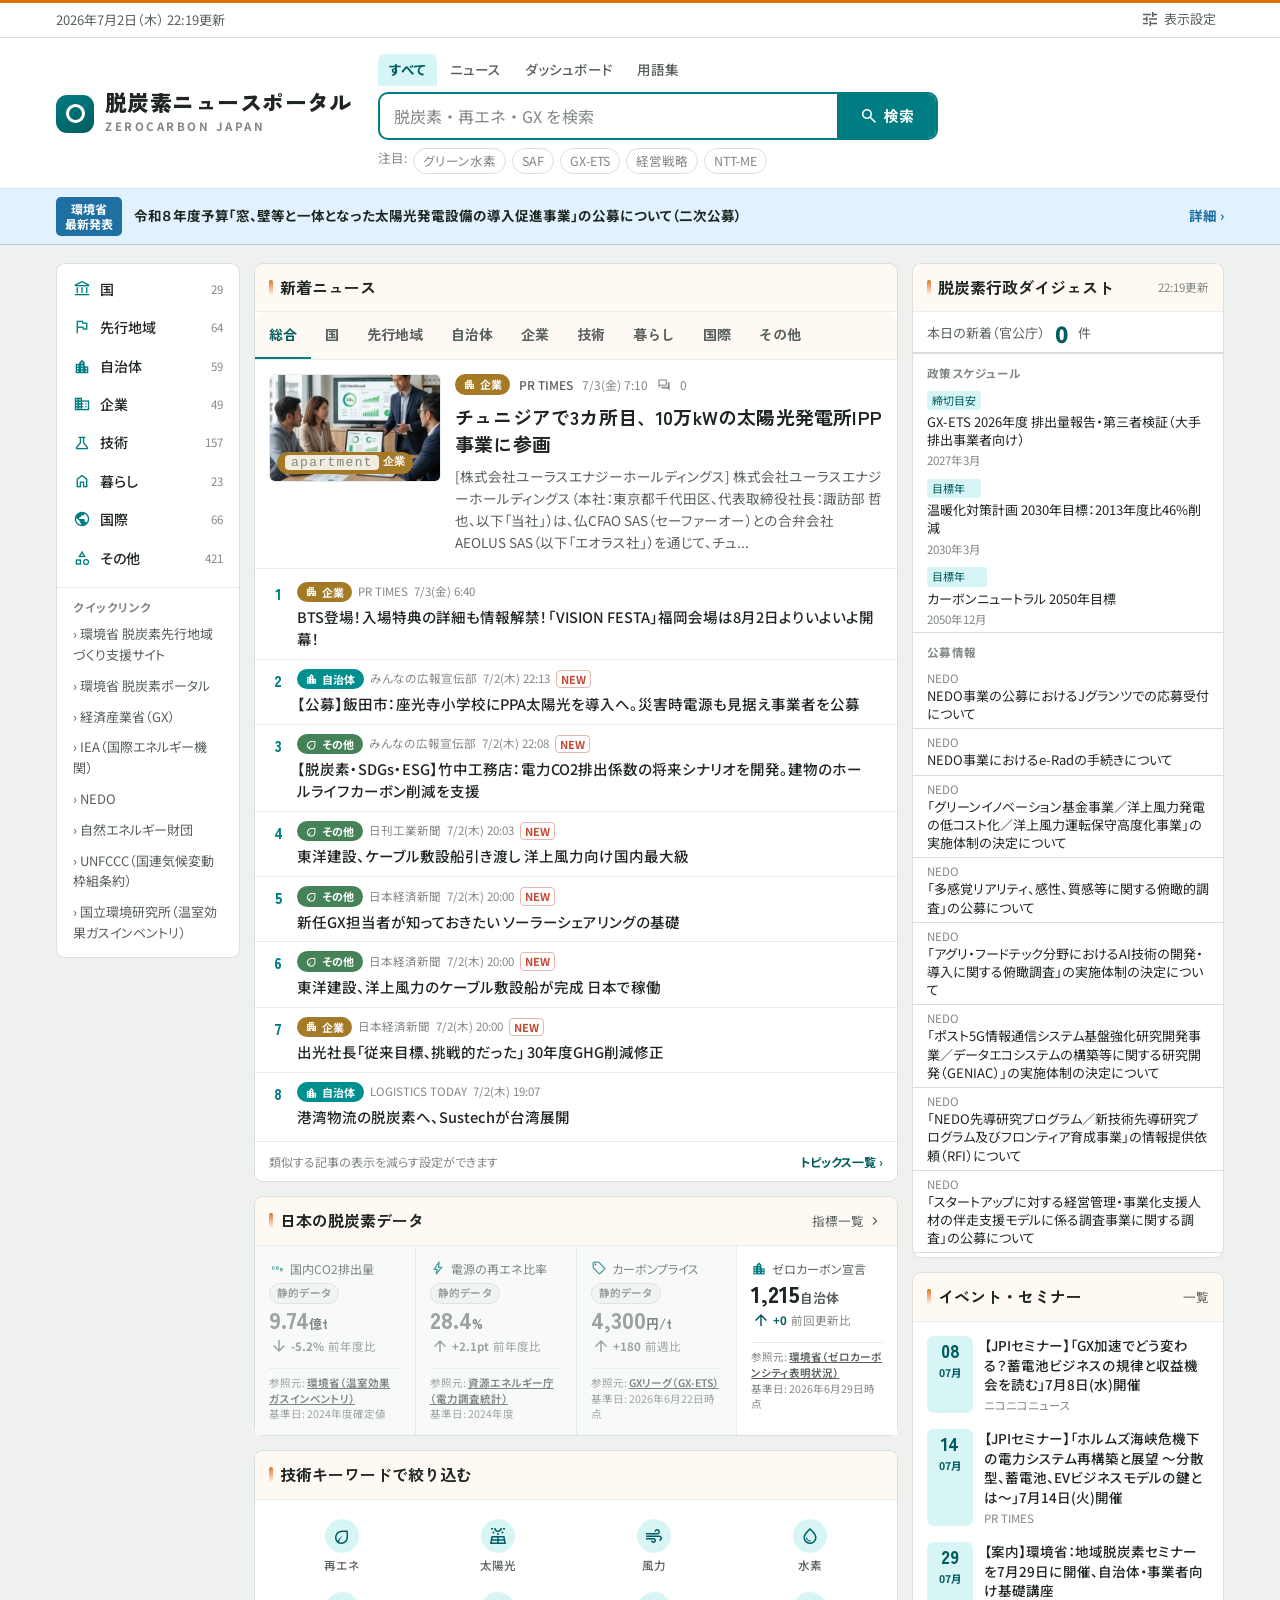
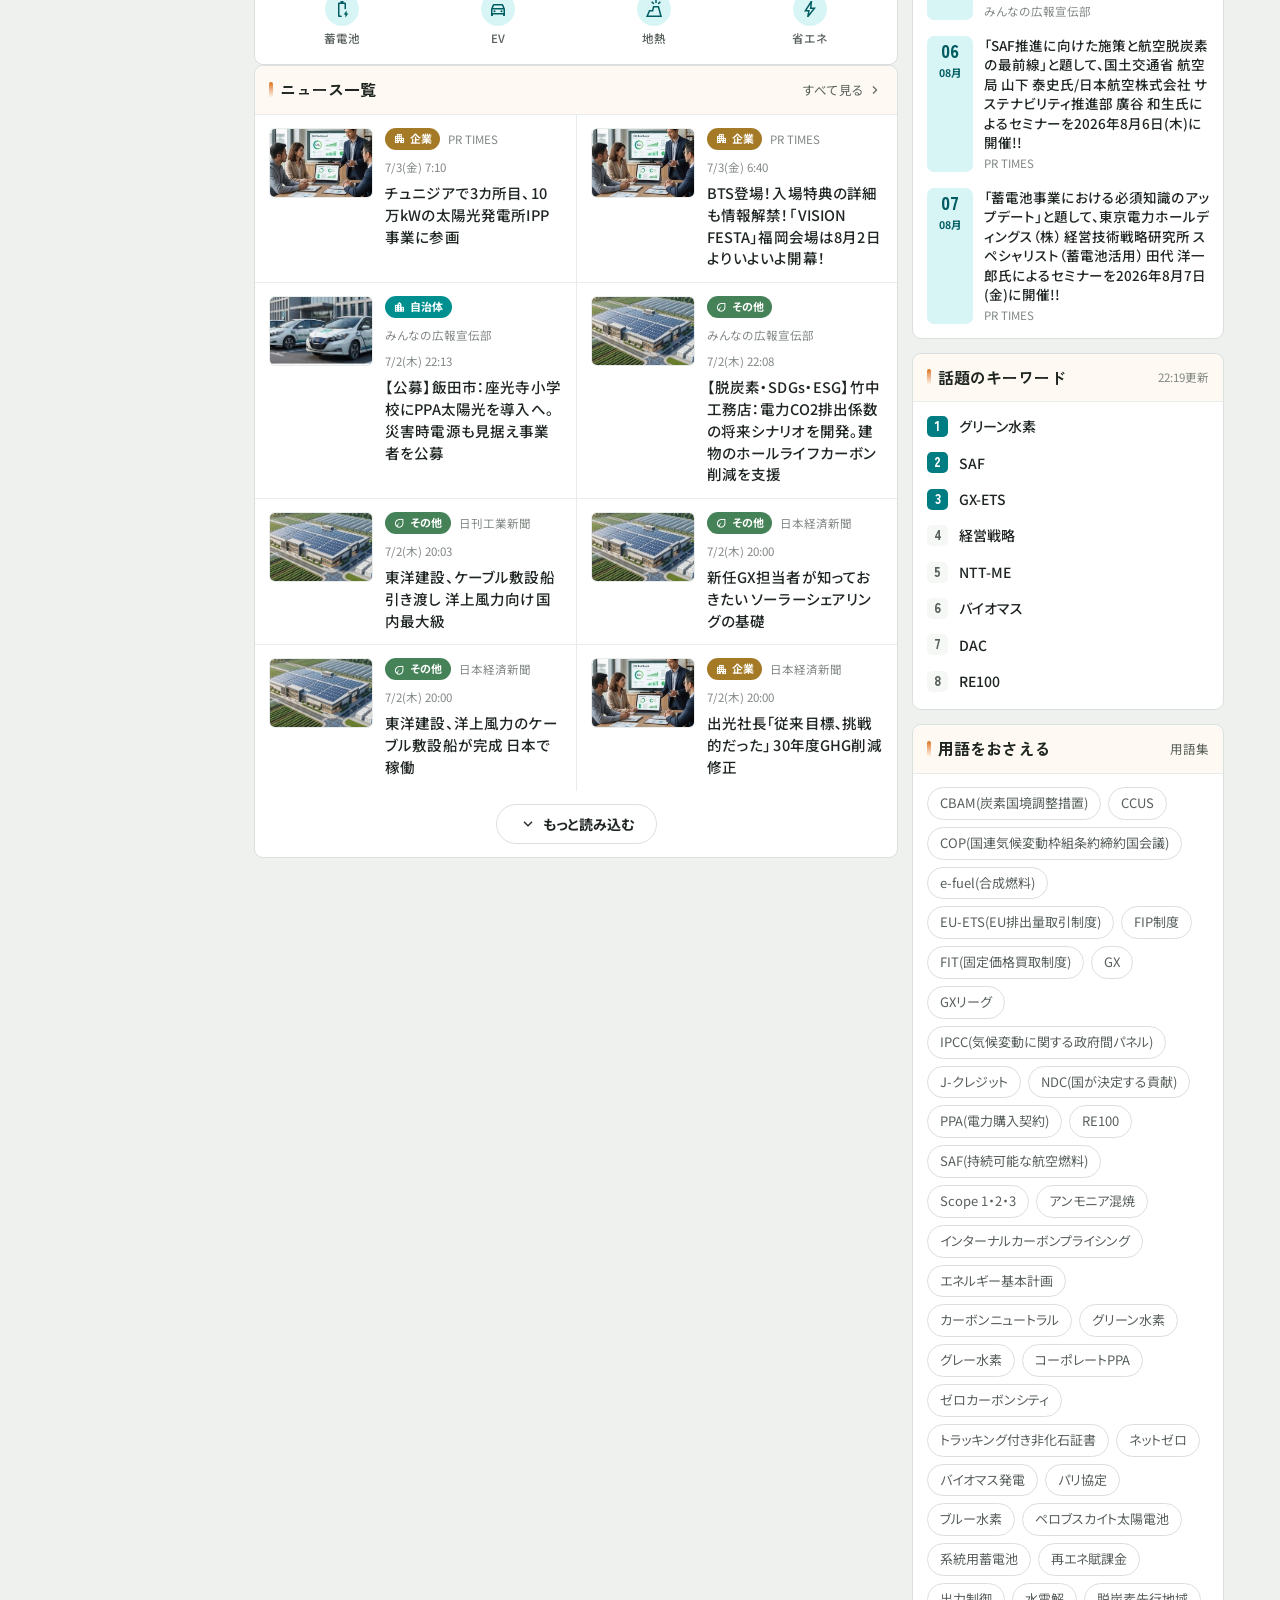
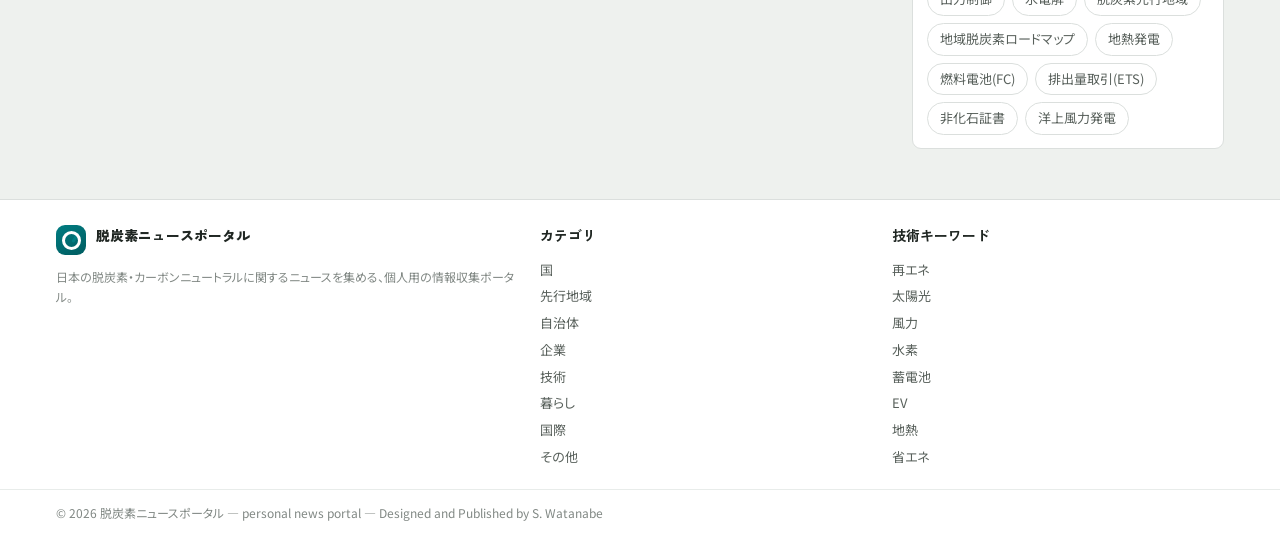
==== commit d0d84bd6: "再エネ導入比率マップをトップページから削除し、データダッシュボードのみに一本化 index.htmlのカード・dashboard.css読み込み・renewable-map.jsスクリプト タグを削除" ====
--- a/site/index.html
+++ b/site/index.html
@@ -12,7 +12,6 @@
 <link rel="icon" href="assets/favicon.svg" type="image/svg+xml">
 <link rel="stylesheet" href="assets/css/base.css">
 <link rel="stylesheet" href="assets/css/portal.css">
-<link rel="stylesheet" href="assets/css/dashboard.css">
 </head>
 <body>
 <a class="skip-link" href="#main">本文へスキップ</a>
@@ -82,12 +81,6 @@
         <div class="feed-more"><button type="button" id="feedMoreBtn"><span class="material-symbols-outlined" style="font-size:18px">expand_more</span>もっと読み込む</button></div>
       </div>
 
-      <!-- renewable energy adoption ratio by prefecture -->
-      <div class="card dash-card wide" id="renewable-map">
-        <div class="card-h"><h2><span class="bar"></span>再エネ導入比率（都道府県別）</h2></div>
-        <div id="renewableMapChart"></div>
-        <div class="src-line" id="renewableMapSrc"></div>
-      </div>
     </section>
 
     <!-- RIGHT RAIL -->
@@ -103,6 +96,5 @@
 <script src="assets/js/settings.js"></script>
 <script src="assets/js/chrome.js"></script>
 <script src="assets/js/portal.js"></script>
-<script src="assets/js/renewable-map.js"></script>
 </body>
 </html>
--- a/site/assets/css/base.css
+++ b/site/assets/css/base.css
@@ -394,3 +394,27 @@
 .dg-sub-list li a:hover{background:var(--surface-2);color:var(--brand-deep);}
 .dg-src{display:block;font-size:calc(10.5px + var(--fs-d));color:var(--ink-3);margin-bottom:1px;}
 .dg-empty{padding:6px var(--pad) 8px;font-size:calc(12px + var(--fs-d));color:var(--ink-3);margin:0;}
+
+/* タップズームモーダル(モバイル専用。狭い画面で縮小されたグラフ・マップを
+   タップすると内容を拡大表示する) */
+.zoom-overlay{position:fixed;inset:0;background:rgba(0,0,0,.55);z-index:2000;
+  display:flex;align-items:center;justify-content:center;padding:16px;}
+body.zoom-lock{overflow:hidden;}
+.zoom-modal{background:var(--surface);border-radius:12px;width:100%;max-width:600px;
+  max-height:88vh;display:flex;flex-direction:column;overflow:hidden;}
+.zoom-modal-h{display:flex;align-items:center;justify-content:space-between;
+  padding:12px 14px;border-bottom:1px solid var(--line);flex:none;}
+.zoom-modal-h b{font-size:calc(14px + var(--fs-d));}
+.zoom-modal-h button{border:none;background:none;color:var(--ink-2);cursor:pointer;
+  display:flex;align-items:center;padding:4px;}
+.zoom-modal-body{overflow:auto;padding:8px;}
+.zoom-modal-body .tilegrid{min-width:560px;}
+.zoom-modal-body .tile{font-size:12px;}
+
+@media(max-width:820px){
+  .zoomable{position:relative;cursor:zoom-in;}
+  .zoomable::after{content:'zoom_in';font-family:'Material Symbols Outlined';
+    position:absolute;top:8px;right:8px;background:rgba(0,0,0,.45);color:#fff;
+    border-radius:50%;width:26px;height:26px;display:flex;align-items:center;
+    justify-content:center;font-size:16px;pointer-events:none;z-index:2;}
+}
